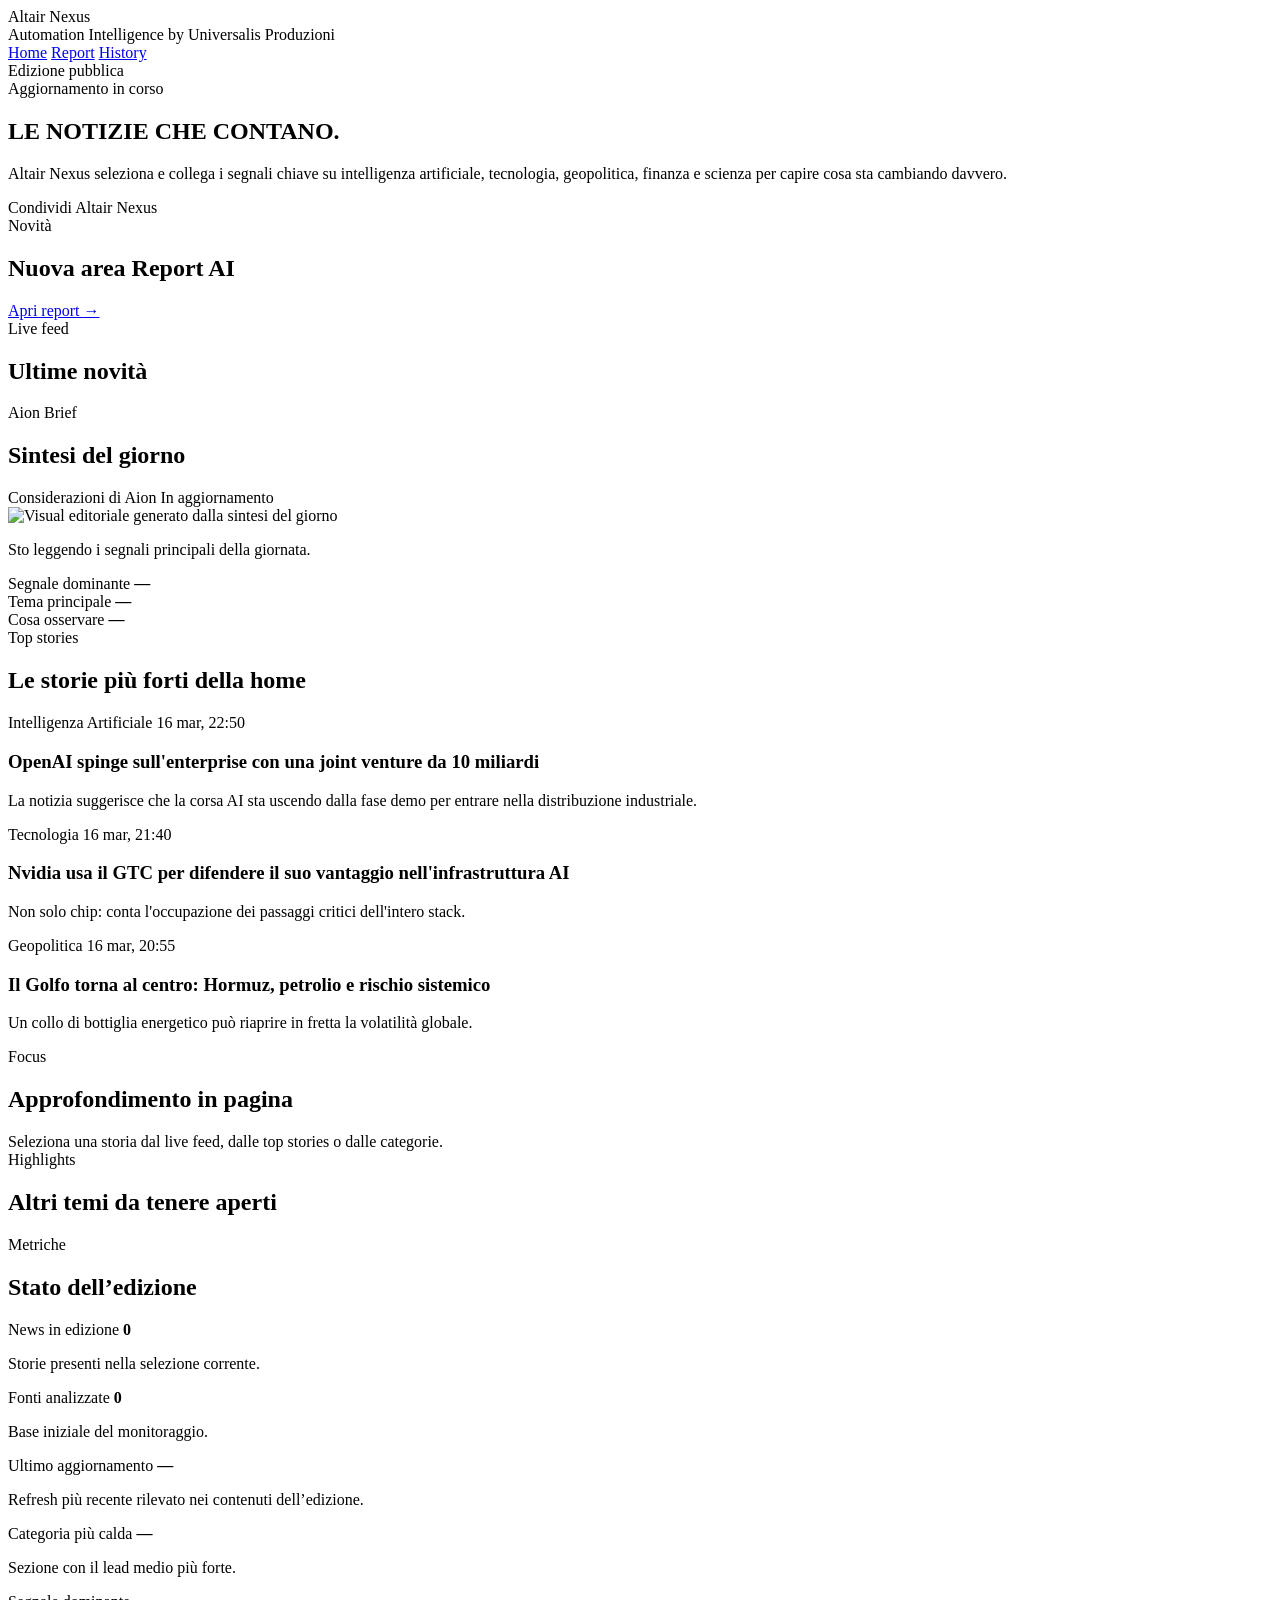
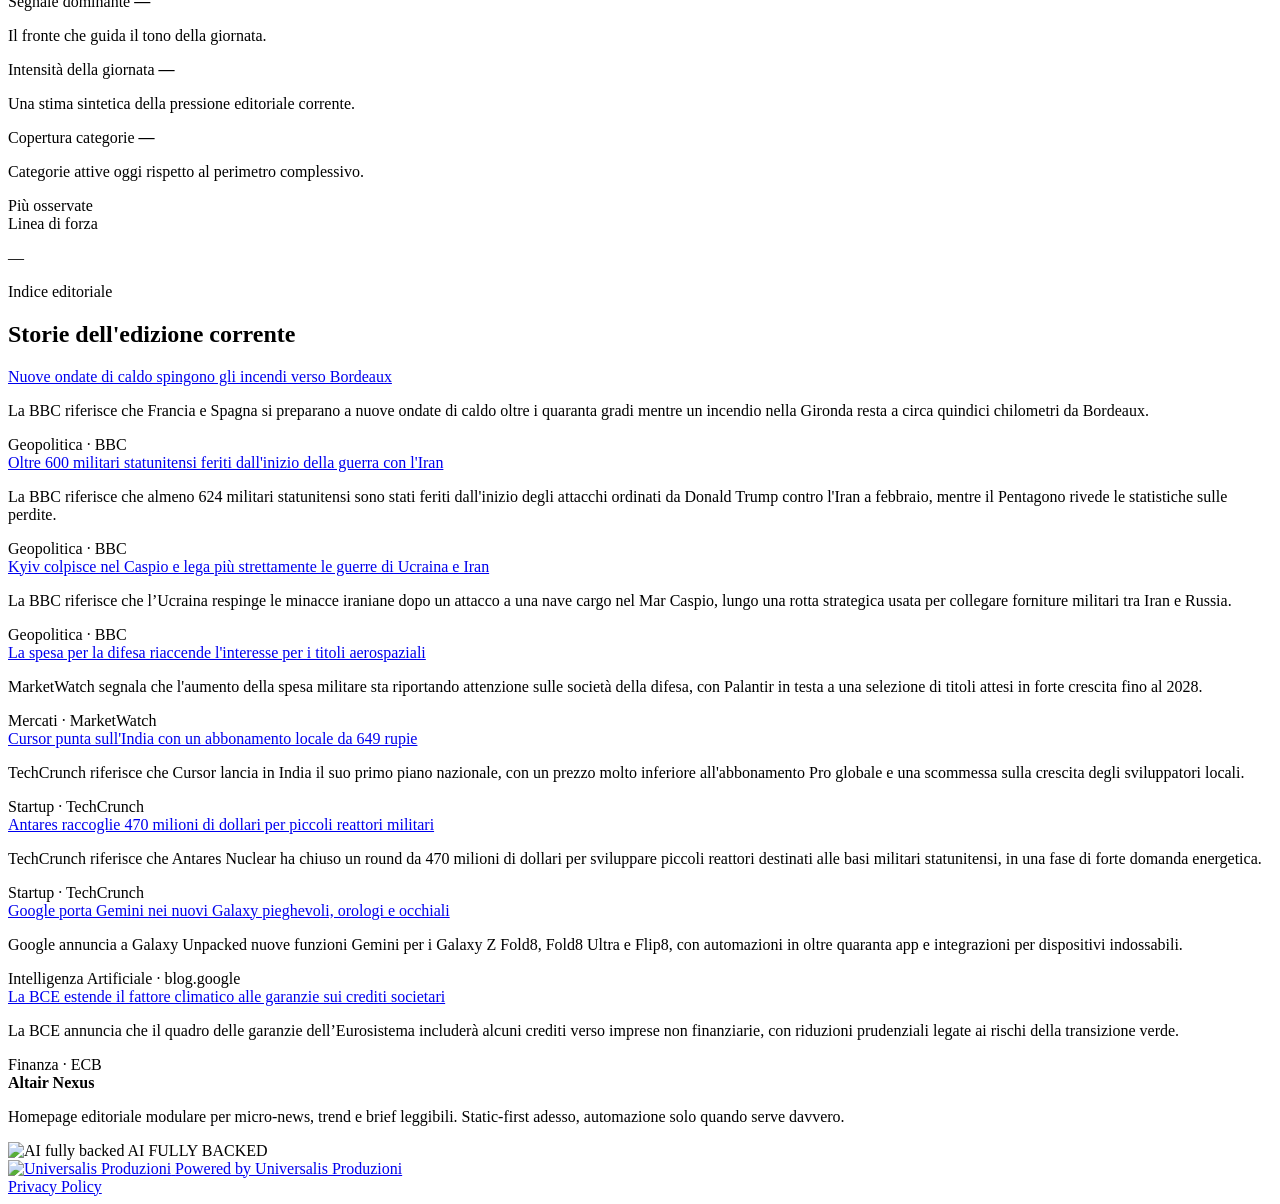
==== site/index.html @ 95d68d51 "Improve Altair Nexus SEO and visual polish" ====
<!doctype html>
<html lang="it">
  <head>
    <script async src="https://pagead2.googlesyndication.com/pagead/js/adsbygoogle.js?client=ca-pub-2770947792900603"
     crossorigin="anonymous"></script>
    <script type="text/javascript" src="https://embeds.iubenda.com/widgets/139b52d6-ab0a-45ac-bf7c-5155c6f0b925.js"></script>
    <!-- Google tag (gtag.js) -->
    <script async src="https://www.googletagmanager.com/gtag/js?id=G-2S6EER1YQ5"></script>
    <script>
      window.dataLayer = window.dataLayer || [];
      function gtag(){dataLayer.push(arguments);}
      gtag('js', new Date());

      gtag('config', 'G-2S6EER1YQ5');
    </script>
    <meta charset="UTF-8" />
    <meta name="viewport" content="width=device-width, initial-scale=1.0" />
    <title>Altair Nexus — Briefing pubblico su AI, tech e mercati</title>
    <meta name="description" content="Altair Nexus è una homepage editoriale che rende leggibili le notizie chiave su AI, tecnologia, geopolitica, finanza, mercati, startup e scienza." />
    <meta name="robots" content="index,follow" />
    <meta property="og:site_name" content="Altair Nexus" />
    <meta property="og:type" content="website" />
    <meta property="og:locale" content="it_IT" />
    <meta property="og:title" content="Altair Nexus — Briefing pubblico su AI, tech e mercati" />
    <meta property="og:description" content="Una homepage editoriale che organizza i segnali chiave su AI, tecnologia, geopolitica, finanza, mercati, startup e scienza." />
    <meta property="og:url" content="https://nexus.universalis.it/site/" />
    <meta property="og:image" content="https://nexus.universalis.it/site/assets/aion-brief-generated.jpg" />
    <meta property="og:image:alt" content="Visual editoriale di Altair Nexus" />
    <meta name="twitter:card" content="summary_large_image" />
    <meta name="twitter:title" content="Altair Nexus — Briefing pubblico su AI, tech e mercati" />
    <meta name="twitter:description" content="Una homepage editoriale che organizza i segnali chiave su AI, tecnologia, geopolitica, finanza, mercati, startup e scienza." />
    <meta name="twitter:image" content="https://nexus.universalis.it/site/assets/aion-brief-generated.jpg" />
    <link rel="canonical" href="https://nexus.universalis.it/site/" />
    <link rel="icon" href="./assets/aion-brief-generated.jpg" />
    <link rel="prefetch" href="./reports.html" />
    <link rel="prefetch" href="./history.html" />
    <link rel="prefetch" href="./assets/history.js?v=20260614-fast-mobile" />
    <link rel="prefetch" href="../data/history/index.json" />
    <link rel="prefetch" href="../data/history/2026-06.json" />
    <link rel="stylesheet" href="./assets/styles.css?v=20260719-brief-tags" />
    <script type="application/ld+json">
      {
        "@context": "https://schema.org",
        "@graph": [
          {
            "@type": "Organization",
            "@id": "https://nexus.universalis.it/#organization",
            "name": "Universalis Produzioni",
            "url": "https://www.universalis.it/",
            "logo": {
              "@type": "ImageObject",
              "url": "https://nexus.universalis.it/site/assets/aion-brief-generated.jpg"
            }
          },
          {
            "@type": "WebSite",
            "@id": "https://nexus.universalis.it/site/#website",
            "name": "Altair Nexus",
            "alternateName": "Altair Nexus by Universalis Produzioni",
            "url": "https://nexus.universalis.it/site/",
            "inLanguage": "it-IT",
            "description": "Altair Nexus organizza segnali editoriali su AI, tecnologia, geopolitica, finanza, mercati, startup e scienza.",
            "publisher": {
              "@id": "https://nexus.universalis.it/#organization"
            },
            "about": [
              "intelligenza artificiale",
              "tecnologia",
              "geopolitica",
              "mercati",
              "startup",
              "scienza"
            ]
          }
        ]
      }
    </script>
    <style>
      .breaking-strip { display: none !important; }
      #radar { display: none !important; }
    </style>
    <!-- ALTAIR_GEO_HEAD_START -->
    <meta name="googlebot" content="index,follow,max-snippet:-1,max-image-preview:large,max-video-preview:-1" />
    <meta name="bingbot" content="index,follow,max-snippet:-1,max-image-preview:large,max-video-preview:-1" />
    <link rel="alternate" type="text/plain" href="https://nexus.universalis.it/llms.txt" title="Altair Nexus LLM context" />
    <script type="application/ld+json">{"@context": "https://schema.org", "@graph": [{"@type": "CollectionPage", "@id": "https://nexus.universalis.it/site/#current-edition", "url": "https://nexus.universalis.it/site/", "name": "Altair Nexus - edizione corrente", "description": "Briefing editoriale in italiano su intelligenza artificiale, tecnologia, geopolitica, finanza, mercati, startup e scienza.", "inLanguage": "it-IT", "isPartOf": {"@id": "https://nexus.universalis.it/site/#website"}, "dateModified": "2026-07-28T11:00:00+02:00", "about": ["Intelligenza Artificiale", "Tecnologia", "Geopolitica", "Finanza", "Mercati", "Startup", "Scienza", "Curiosità / Futuro"], "image": ["https://nexus.universalis.it/site/assets/aion-brief-generated.jpg"], "mainEntity": {"@type": "ItemList", "itemListElement": [{"@type": "ListItem", "position": 1, "url": "https://nexus.universalis.it/site/stories/geopolitica-20260728-il-rischio-geopolitico-si-allarga-spain-france-bordeaux-1f14118e53.html", "name": "Nuove ondate di caldo spingono gli incendi verso Bordeaux", "description": "La BBC riferisce che Francia e Spagna si preparano a nuove ondate di caldo oltre i quaranta gradi mentre un incendio nella Gironda resta a circa quindici chilometri da Bordeaux."}, {"@type": "ListItem", "position": 2, "url": "https://nexus.universalis.it/site/stories/geopolitica-20260727-il-rischio-geopolitico-si-allarga-more-us-iran-war-february-1f8dc90c6d.html", "name": "Oltre 600 militari statunitensi feriti dall'inizio della guerra con l'Iran", "description": "La BBC riferisce che almeno 624 militari statunitensi sono stati feriti dall'inizio degli attacchi ordinati da Donald Trump contro l'Iran a febbraio, mentre il Pentagono rivede le statistiche sulle perdite."}, {"@type": "ListItem", "position": 3, "url": "https://nexus.universalis.it/site/stories/geopolitica-20260727-il-rischio-geopolitico-si-allarga-ukraine-iranian-caspian-sea-06c0ba31cc.html", "name": "Kyiv colpisce nel Caspio e lega più strettamente le guerre di Ucraina e Iran", "description": "La BBC riferisce che l’Ucraina respinge le minacce iraniane dopo un attacco a una nave cargo nel Mar Caspio, lungo una rotta strategica usata per collegare forniture militari tra Iran e Russia."}, {"@type": "ListItem", "position": 4, "url": "https://nexus.universalis.it/site/stories/mercati-20260723-i-mercati-tornano-a-coprirsi-as-a3d56e6feb.html", "name": "La spesa per la difesa riaccende l'interesse per i titoli aerospaziali", "description": "MarketWatch segnala che l'aumento della spesa militare sta riportando attenzione sulle società della difesa, con Palantir in testa a una selezione di titoli attesi in forte crescita fino al 2028."}, {"@type": "ListItem", "position": 5, "url": "https://nexus.universalis.it/site/stories/startup-20260728-il-venture-sceglie-con-pi-durezza-cursor-india-spacex-34a9e401c6.html", "name": "Cursor punta sull'India con un abbonamento locale da 649 rupie", "description": "TechCrunch riferisce che Cursor lancia in India il suo primo piano nazionale, con un prezzo molto inferiore all'abbonamento Pro globale e una scommessa sulla crescita degli sviluppatori locali."}, {"@type": "ListItem", "position": 6, "url": "https://nexus.universalis.it/site/stories/startup-20260727-il-venture-sceglie-con-pi-durezza-antares-470m-us-105c14fca9.html", "name": "Antares raccoglie 470 milioni di dollari per piccoli reattori militari", "description": "TechCrunch riferisce che Antares Nuclear ha chiuso un round da 470 milioni di dollari per sviluppare piccoli reattori destinati alle basi militari statunitensi, in una fase di forte domanda energetica."}, {"@type": "ListItem", "position": 7, "url": "https://nexus.universalis.it/site/stories/ai-20260722-l-ai-esce-dalla-demo-google-galaxy-unpacked-57e2871a37.html", "name": "Google porta Gemini nei nuovi Galaxy pieghevoli, orologi e occhiali", "description": "Google annuncia a Galaxy Unpacked nuove funzioni Gemini per i Galaxy Z Fold8, Fold8 Ultra e Flip8, con automazioni in oltre quaranta app e integrazioni per dispositivi indossabili."}, {"@type": "ListItem", "position": 8, "url": "https://nexus.universalis.it/site/stories/finanza-20260724-il-capitale-torna-selettivo-ecb-eurosystem-ae02b275ef.html", "name": "La BCE estende il fattore climatico alle garanzie sui crediti societari", "description": "La BCE annuncia che il quadro delle garanzie dell’Eurosistema includerà alcuni crediti verso imprese non finanziarie, con riduzioni prudenziali legate ai rischi della transizione verde."}]}}, {"@type": "ItemList", "@id": "https://nexus.universalis.it/site/#reports", "name": "Report Altair Nexus", "itemListElement": [{"@type": "ListItem", "position": 1, "url": "https://nexus.universalis.it/site/reports/items/altair-brain-iran-2026.html", "name": "Caso Iran 2026"}]}]}</script>
    <!-- ALTAIR_GEO_HEAD_END -->
  </head>
  <body>
    <div class="background-grid"></div>
    <div class="background-glow glow-a"></div>
    <div class="background-glow glow-b"></div>

    <header class="topbar container">
      <div class="brand-block">
        <div class="brand-mark">Altair Nexus</div>
        <div class="brand-sub">Automation Intelligence by Universalis Produzioni</div>
      </div>
      <nav class="topnav">
        <a href="./index.html" aria-current="page">Home</a>
        <a href="./reports.html" class="topnav-report-link">Report</a>
        <a href="./history.html" class="topnav-history-link">History</a>
      </nav>
    </header>

    <main class="container page-shell">
      <section class="hero hero-grid">
        <div class="hero-intro hero-card">
          <div class="hero-intro-top">
            <div class="eyebrow">Edizione pubblica</div>
            <div id="freshness-badge" class="freshness-badge">Aggiornamento in corso</div>
          </div>
          <h1>LE NOTIZIE CHE CONTANO.</h1>
          <p>
            Altair Nexus seleziona e collega i segnali chiave su intelligenza artificiale,
            tecnologia, geopolitica, finanza e scienza per capire cosa sta cambiando davvero.
          </p>
          <div class="hero-share-strip">
            <span class="hero-share-label">Condividi Altair Nexus</span>
            <div id="homepage-share-actions" class="share-host"></div>
          </div>
        </div>
      </section>
      <div id="hero-signals" hidden></div>

      <section class="reports-home-teaser" aria-label="Nuova sezione report">
        <div class="reports-home-copy">
          <span class="reports-home-badge">Novità</span>
          <div>
            <h2>Nuova area Report AI</h2>
          </div>
        </div>
        <a class="reports-home-link" href="./reports.html">Apri report <span>→</span></a>
      </section>

      <section class="section-block live-layout latest-top">
        <div class="section-head compact">
          <div>
            <div class="section-kicker">Live feed</div>
            <h2>Ultime novità</h2>
          </div>
        </div>
        <div id="latest-feed" class="latest-feed"></div>
      </section>

      <section class="breaking-strip" aria-label="Ultimi aggiornamenti">
        <div class="breaking-label">IN EVIDENZA</div>
        <div id="breaking-items" class="breaking-items"></div>
      </section>

      <section id="aion-brief" class="section-block aion-brief-block">
        <div class="section-head compact">
          <div>
            <div class="section-kicker">Aion Brief</div>
            <h2>Sintesi del giorno</h2>
          </div>
        </div>
        <article class="aion-brief-card">
          <div class="aion-brief-top">
            <span class="aion-brief-label">Considerazioni di Aion</span>
            <span id="aion-brief-freshness" class="aion-brief-freshness">In aggiornamento</span>
          </div>
          <div id="aion-brief-share-actions" class="share-host"></div>
          <div class="aion-brief-image-wrap">
            <img src="./assets/aion-brief-generated.jpg" alt="Visual editoriale generato dalla sintesi del giorno" class="aion-brief-image" loading="lazy" />
          </div>
          <p id="aion-brief-text" class="aion-brief-text">Sto leggendo i segnali principali della giornata.</p>
          <div class="aion-brief-grid">
            <div class="aion-brief-mini">
              <span class="aion-mini-label">Segnale dominante</span>
              <strong id="aion-dominant-signal">—</strong>
            </div>
            <div class="aion-brief-mini">
              <span class="aion-mini-label">Tema principale</span>
              <strong id="aion-main-theme">—</strong>
            </div>
            <div class="aion-brief-mini">
              <span class="aion-mini-label">Cosa osservare</span>
              <strong id="aion-watchpoint">—</strong>
            </div>
          </div>
        </article>
      </section>

      <section id="top-news" class="section-block top-news-block">
        <div class="section-head compact">
          <div>
            <div class="section-kicker">Top stories</div>
            <h2>Le storie più forti della home</h2>
          </div>
        </div>
        <div id="top-stories" class="top-stories-grid">
          <article class="top-story top-story-main">
            <div class="top-story-visual visual-ai"></div>
            <div class="top-story-content">
              <div class="story-meta">
                <span class="meta-pill">Intelligenza Artificiale</span>
                <span class="meta-pill">16 mar, 22:50</span>
              </div>
              <h3>OpenAI spinge sull'enterprise con una joint venture da 10 miliardi</h3>
              <p>La notizia suggerisce che la corsa AI sta uscendo dalla fase demo per entrare nella distribuzione industriale.</p>
            </div>
          </article>
          <article class="top-story">
            <div class="top-story-visual visual-tech"></div>
            <div class="top-story-content">
              <div class="story-meta">
                <span class="meta-pill">Tecnologia</span>
                <span class="meta-pill">16 mar, 21:40</span>
              </div>
              <h3>Nvidia usa il GTC per difendere il suo vantaggio nell'infrastruttura AI</h3>
              <p>Non solo chip: conta l'occupazione dei passaggi critici dell'intero stack.</p>
            </div>
          </article>
          <article class="top-story">
            <div class="top-story-visual visual-geo"></div>
            <div class="top-story-content">
              <div class="story-meta">
                <span class="meta-pill">Geopolitica</span>
                <span class="meta-pill">16 mar, 20:55</span>
              </div>
              <h3>Il Golfo torna al centro: Hormuz, petrolio e rischio sistemico</h3>
              <p>Un collo di bottiglia energetico può riaprire in fretta la volatilità globale.</p>
            </div>
          </article>
        </div>
      </section>

      <section id="focus" class="section-block focus-layout">
        <div class="section-head wide">
          <div>
            <div class="section-kicker">Focus</div>
            <h2>Approfondimento in pagina</h2>
          </div>
        </div>
        <article id="story-panel" class="story-panel">
          <div class="story-empty">Seleziona una storia dal live feed, dalle top stories o dalle categorie.</div>
        </article>
      </section>

      <section id="radar" class="section-block">
        <div class="section-head">
          <div>
            <div class="section-kicker">Radar</div>
            <h2>Categorie presidiate</h2>
          </div>

        </div>
        <div id="category-grid" class="category-grid"></div>
      </section>

      <section class="section-block featured-layout">
        <div class="section-head">
          <div>
            <div class="section-kicker">Highlights</div>
            <h2>Altri temi da tenere aperti</h2>
          </div>
        </div>
        <div id="featured-grid" class="featured-grid"></div>
      </section>

      <section id="metrics" class="section-block">
        <div class="section-head">
          <div>
            <div class="section-kicker">Metriche</div>
            <h2>Stato dell’edizione</h2>
          </div>
        </div>
        <div class="dashboard-grid metrics-grid">
          <div class="dashboard-card large">
            <span class="label">News in edizione</span>
            <strong id="metric-news-today">0</strong>
            <p>Storie presenti nella selezione corrente.</p>
          </div>
          <div class="dashboard-card">
            <span class="label">Fonti analizzate</span>
            <strong id="metric-sources">0</strong>
            <p>Base iniziale del monitoraggio.</p>
          </div>
          <div class="dashboard-card">
            <span class="label">Ultimo aggiornamento</span>
            <strong id="metric-latest-update">—</strong>
            <p>Refresh più recente rilevato nei contenuti dell’edizione.</p>
          </div>
          <div class="dashboard-card">
            <span class="label">Categoria più calda</span>
            <strong id="metric-hottest">—</strong>
            <p>Sezione con il lead medio più forte.</p>
          </div>
          <div class="dashboard-card">
            <span class="label">Segnale dominante</span>
            <strong id="metric-dominant">—</strong>
            <p>Il fronte che guida il tono della giornata.</p>
          </div>
          <div class="dashboard-card">
            <span class="label">Intensità della giornata</span>
            <strong id="metric-intensity">—</strong>
            <p>Una stima sintetica della pressione editoriale corrente.</p>
          </div>
          <div class="dashboard-card">
            <span class="label">Copertura categorie</span>
            <strong id="metric-coverage">—</strong>
            <p>Categorie attive oggi rispetto al perimetro complessivo.</p>
          </div>
          <div class="dashboard-card wide-card">
            <span class="label">Più osservate</span>
            <div id="most-viewed" class="list-block"></div>
          </div>
          <div class="dashboard-card wide-card">
            <span class="label">Linea di forza</span>
            <p id="metric-editor-note" class="editor-note">—</p>
          </div>
        </div>
      </section>
      <!-- ALTAIR_GEO_BODY_START -->
      <section class="section-block seo-crawl-index" aria-label="Indice editoriale indicizzabile">
        <div class="section-head compact">
          <div>
            <div class="section-kicker">Indice editoriale</div>
            <h2>Storie dell'edizione corrente</h2>
          </div>
        </div>
        <div class="seo-crawl-grid">
          <article class="seo-crawl-card">
            <a href="./stories/geopolitica-20260728-il-rischio-geopolitico-si-allarga-spain-france-bordeaux-1f14118e53.html">Nuove ondate di caldo spingono gli incendi verso Bordeaux</a>
            <p>La BBC riferisce che Francia e Spagna si preparano a nuove ondate di caldo oltre i quaranta gradi mentre un incendio nella Gironda resta a circa quindici chilometri da Bordeaux.</p>
            <span>Geopolitica · BBC</span>
          </article>
          <article class="seo-crawl-card">
            <a href="./stories/geopolitica-20260727-il-rischio-geopolitico-si-allarga-more-us-iran-war-february-1f8dc90c6d.html">Oltre 600 militari statunitensi feriti dall&#x27;inizio della guerra con l&#x27;Iran</a>
            <p>La BBC riferisce che almeno 624 militari statunitensi sono stati feriti dall&#x27;inizio degli attacchi ordinati da Donald Trump contro l&#x27;Iran a febbraio, mentre il Pentagono rivede le statistiche sulle perdite.</p>
            <span>Geopolitica · BBC</span>
          </article>
          <article class="seo-crawl-card">
            <a href="./stories/geopolitica-20260727-il-rischio-geopolitico-si-allarga-ukraine-iranian-caspian-sea-06c0ba31cc.html">Kyiv colpisce nel Caspio e lega più strettamente le guerre di Ucraina e Iran</a>
            <p>La BBC riferisce che l’Ucraina respinge le minacce iraniane dopo un attacco a una nave cargo nel Mar Caspio, lungo una rotta strategica usata per collegare forniture militari tra Iran e Russia.</p>
            <span>Geopolitica · BBC</span>
          </article>
          <article class="seo-crawl-card">
            <a href="./stories/mercati-20260723-i-mercati-tornano-a-coprirsi-as-a3d56e6feb.html">La spesa per la difesa riaccende l&#x27;interesse per i titoli aerospaziali</a>
            <p>MarketWatch segnala che l&#x27;aumento della spesa militare sta riportando attenzione sulle società della difesa, con Palantir in testa a una selezione di titoli attesi in forte crescita fino al 2028.</p>
            <span>Mercati · MarketWatch</span>
          </article>
          <article class="seo-crawl-card">
            <a href="./stories/startup-20260728-il-venture-sceglie-con-pi-durezza-cursor-india-spacex-34a9e401c6.html">Cursor punta sull&#x27;India con un abbonamento locale da 649 rupie</a>
            <p>TechCrunch riferisce che Cursor lancia in India il suo primo piano nazionale, con un prezzo molto inferiore all&#x27;abbonamento Pro globale e una scommessa sulla crescita degli sviluppatori locali.</p>
            <span>Startup · TechCrunch</span>
          </article>
          <article class="seo-crawl-card">
            <a href="./stories/startup-20260727-il-venture-sceglie-con-pi-durezza-antares-470m-us-105c14fca9.html">Antares raccoglie 470 milioni di dollari per piccoli reattori militari</a>
            <p>TechCrunch riferisce che Antares Nuclear ha chiuso un round da 470 milioni di dollari per sviluppare piccoli reattori destinati alle basi militari statunitensi, in una fase di forte domanda energetica.</p>
            <span>Startup · TechCrunch</span>
          </article>
          <article class="seo-crawl-card">
            <a href="./stories/ai-20260722-l-ai-esce-dalla-demo-google-galaxy-unpacked-57e2871a37.html">Google porta Gemini nei nuovi Galaxy pieghevoli, orologi e occhiali</a>
            <p>Google annuncia a Galaxy Unpacked nuove funzioni Gemini per i Galaxy Z Fold8, Fold8 Ultra e Flip8, con automazioni in oltre quaranta app e integrazioni per dispositivi indossabili.</p>
            <span>Intelligenza Artificiale · blog.google</span>
          </article>
          <article class="seo-crawl-card">
            <a href="./stories/finanza-20260724-il-capitale-torna-selettivo-ecb-eurosystem-ae02b275ef.html">La BCE estende il fattore climatico alle garanzie sui crediti societari</a>
            <p>La BCE annuncia che il quadro delle garanzie dell’Eurosistema includerà alcuni crediti verso imprese non finanziarie, con riduzioni prudenziali legate ai rischi della transizione verde.</p>
            <span>Finanza · ECB</span>
          </article>
        </div>
      </section>
      <!-- ALTAIR_GEO_BODY_END -->
    </main>

    <footer class="footer container">
      <div class="footer-brand-block">
        <strong>Altair Nexus</strong>
        <p>Homepage editoriale modulare per micro-news, trend e brief leggibili. Static-first adesso, automazione solo quando serve davvero.</p>
      </div>
      <div class="footer-badges">
        <div class="footer-badge-card">
          <img src="https://www.universalis.it/images/10650dd5-bc38-4b90-a5d5-1357466c4430.webp" alt="AI fully backed" class="footer-badge-image" />
          <span>AI FULLY BACKED</span>
        </div>
        <a class="footer-badge-card footer-link-card" href="https://www.universalis.it" target="_blank" rel="noreferrer">
          <img src="https://www.universalis.it/images/logo_universalis-no_scritta_teste_final.png" alt="Universalis Produzioni" class="footer-brand-image" />
          <span>Powered by Universalis Produzioni</span>
        </a>
      </div>
    </footer>

    <script type="module" src="./assets/app.js?v=20260719-brief-tags"></script>
    <a href="https://www.iubenda.com/privacy-policy/28926261" class="iubenda-black iubenda-noiframe iubenda-embed" title="Privacy Policy ">Privacy Policy</a><script type="text/javascript">(function (w,d) {var loader = function () {var s = d.createElement("script"), tag = d.getElementsByTagName("script")[0]; s.src="https://cdn.iubenda.com/iubenda.js"; tag.parentNode.insertBefore(s,tag);}; if(w.addEventListener){w.addEventListener("load", loader, false);}else if(w.attachEvent){w.attachEvent("onload", loader);}else{w.onload = loader;}})(window, document);</script>
  </body>
</html>
---- site/assets/styles.css ----
N�Z�����e�w���ɽ�Ё�(������而����ň�(�������ͽ���ɝ����Ȱ��ఀ�������Ȥ�(���������ɐ�ɝ����а��İ��԰�����(���������ɝ�����İ���԰���а������(�����������ɽ���ɝ�����İ���԰���а���̤�(����ѕ��耍���͙��(������ѕ�耍�Ոэ��(�����������耍�ᙉ���(�����典而م�����(����٥����而��ՙ��(������Ք而٘噙��(����ѕ��而�ŕ����(��������耍��݉���(���������耍�������(�������Ʌ��而ݑ�����(�����Ʌ���耍������(����͡�����������������ɝ�����������������(����͡���ܵͽ���������������ɝ���������������Ȥ�(����Ʌ����������(���������ɔ��፠�(�����������耉%�݅��=���M�屔����A���ѥ���1�����������	�����ѥ�Մ���A���ѥ������ɝ����͕ɥ��)�((��쁉��ͥ饹�聉�ɑ�ȵ�����)�ѵ�������쁵�ɝ����������������)�����(�����е�������%�ѕȰ�դ�ͅ�̵͕ɥ������ѕ��դ������������ѕ���	����5��M��ѕ���а��M�����U$���ͅ�̵͕ɥ��(�������ɽչ��(����Ʌ������Ʌ����С��ɍ����Ёѽ�����ѕȰ�ɝ�����ذ���̰���԰����ؤ���Ʌ����ɕ�Ѐ�����(���������ȵ�Ʌ����Р����������������������������Ȕ��������Ȁ������(��������مȠ��ѕ�Ф�(����������������٠�(����ͥѥ���ɕ��ѥٔ�(���ٕə��ܵ�聡������(��ѕ�еɕ���ɥ��聽�ѥ���1����������(���ݕ���е���е͵��ѡ���聅�ѥ����͕��(�����赽�൙��е͵��ѡ���聝Ʌ�͍����)�()��쁍����聥���ɥ��ѕ�е����Ʌѥ��聹�����)���ѽ��쁙���聥���ɥ���(����х���ȁ�ݥ�Ѡ聵��������ఁ���������܀�����त쁵�ɝ�������Ѽ��(������͡����������������ѽ��������(������ɽչ���ɥ���(����ͥѥ��聙�ᕐ쁥�͕��������ѕȵ�ٕ���聹���쁽������������(�������ɽչ�������聱����ȵ�Ʌ����Сɝ�����а������԰��ܤ���ఁ�Ʌ����ɕ�Ѐ��र������ȵ�Ʌ����Р�������ɝ�����а������԰��ܤ���ఁ�Ʌ����ɕ�Ѐ����(�������ɽչ��ͥ������������(����ͬ�������Ʌ������Ʌ����С��ɍ����Ё���ѕȰ��������Ԕ���Ʌ����ɕ�Ѐ�Ԕ��)�(������ɽչ�����܁�(����ͥѥ��聙�ᕐ�ݥ�Ѡ������쁡�����������쁉�ɑ�ȵɅ��������쁙��ѕ�聉��Ƞ����쁽������耸�������ѕȵ�ٕ���聹����)�(����ܵ��쁉����ɽչ��مȠ���典��ѽ�耴�����쁱���耴�������(����ܵ��쁉����ɽչ��مȠ��٥���Ф�ѽ���Д�ɥ���耴�������(�ѽ���ȁ�(���������聙����(�����ѥ�䵍��ѕ������������ݕ���(���������ѕ��聍��ѕ��(��ݥ�Ѡ������(�����ݥ�Ѡ聹����(�������������������������(����ͥѥ����ѥ����(��ѽ����(�������ɽ�����ѕ�聉��Ƞ�����(�������ɽչ�聱����ȵ�Ʌ����Р��������ɝ���ఀ�а��а����ܤ��ɝ���ఀ�а��а����Ȥ��(����ɑ�ȵ���ѽ������ͽ����ɝ�����İ���԰���а������(��赥��������)�(�ѽ�����酙ѕȁ�(�����ѕ��耈��(����ͥѥ��聅�ͽ��є�(�����������(�����ѽ�耴����(��ݥ�Ѡ聵�������ఀ���ܤ�(�������������(���Ʌ�͙�ɴ��Ʌ�ͱ�ѕ`�������(�������ɽչ�聱����ȵ�Ʌ����Р��������Ʌ����ɕ�а�ɝ�����ذ��̰��԰���Ԥ���Ʌ����ɕ�Ф�)�(��Ʌ����������(���������聝ɥ��(����������(�����������ѕ��聍��ѕ��)�(��Ʌ�����ɬ��(�����ѕȵ�����������ᕴ�(�����еͥ������ɕ��(�������耍���ݙ��(�����еݕ���������)�(��Ʌ����Ո�쁍�����مȠ����ѕ��쁙��еͥ�耸��ɕ�쁵�ɝ���ѽ�����(�ѽ���؁�(���������聙����(����������(��������مȠ����ѕ���(�����еͥ������ɕ��(���������ѕ��聍��ѕ��)�(�ѽ���؁���(���Ʌ�ͥѥ��聍���Ȁ���́��͔�������ɽչ������Ȁ���́��͔����ɑ�ȵ����Ȁ���́��͔��������䀸��́��͔�(�������������������(����ɑ�ȵɅ�����������(����ɑ�������ͽ�����Ʌ����ɕ���(��������������)�(�ѽ���؁�顽ٕȁ�(��������مȠ�����������(�������ɽչ��ɝ�����԰��԰��԰����Ԥ�(����ɑ�ȵ������ɝ�����İ���԰���а���Ĥ�(������������)�(�ѽ���ص���ѽ�䵱�����(��������مȠ�����������(�������ɽչ��ɝ�����ذ��̰��԰���ؤ�(����ɑ�ȵ������ɝ�����ذ��̰��԰���ऀ������х���)�(�ѽ���صɕ���е������(��������مȠ�����������(�������ɽչ��ɝ�����԰���Ȱ���Ȱ����ܤ�(����ɑ�ȵ������ɝ�����԰���Ȱ���Ȱ����ऀ������х���)�(����������ص��ѥ��́�(���������聹����(���������ѕ��聍��ѕ��(����������)�(�����������ѽ�䵱����(��������ɕ���е�����(�������������������(���������聹����(��ݥ�Ѡ������(��������������(���������ѕ��聍��ѕ��(�����ѥ�䵍��ѕ��聍��ѕ��(����ɑ�ȵɅ����������(����ɑ�������ͽ����ɝ�����İ���԰���а����Ȥ�(�������ɽչ��ɝ�����԰��԰��԰���̤�(�����еͥ��ĸ��ɕ��(����������������)�(��������ɕ���е������(��������مȠ�����������(�������ɽչ��ɝ�����԰���Ȱ���Ȱ����ܤ�(����ɑ�ȵ������ɝ�����԰���Ȱ���Ȱ������)�(���ɼ�����������������������(���ɼ���ɐ�(���ɼ���ф���ɐ�(��ɕ��������ɥ��(�ѽ���ѽ��(���ѕ���䵍�ɐ�(��ѽ��������(������ɔ���ɐ�(���͡���ɐ���ɐ�(�������ѕ���(�������ɽչ�聱����ȵ�Ʌ����Р��������ɝ����ఀ�ذ��������ؤ��ɝ����̰������̰����ؤ��(����ɑ�������ͽ����ɝ�����İ���԰���а����Ȥ�(�����͡�����������������ɝ���Ȱ�ఀ�ఀ�����)�(���ɼ��ɥ���(���������聝ɥ��(���ɥ��ѕ����є����յ���ĸ�ՙȀ��ՙ��(�����������(���������ѕ�����ɕэ��)�(���ɼ���ɐ�(���ɼ���ф���ɐ��(����ɑ�ȵɅ����������)�(���ɼ����ɼ��(����ͥѥ���ɕ��ѥٔ�(�������������������������(���������聝ɥ��(�����������ѕ��聍��ѕ��(�����ѥ�䵥ѕ��聍��ѕ��(��ѕ�е�����聍��ѕ��(�����������(���ٕə���聡������)�(���ɼ����ɼ�鉕��ɔ��(�����ѕ��耈��(����ͥѥ��聅�ͽ��є�(��ѽ�耴�����(�����������(��ݥ�Ѡ聵�������ఀ�Ȕ��(��������������(���Ʌ�͙�ɴ��Ʌ�ͱ�ѕ`�������(�������ɽչ��Ʌ������Ʌ����С��ɍ����Ё���ѕȰ�ɝ�����ذ��̰��԰���र��Ʌ����ɕ�Ѐ�Ȕ��(�����ѕ�聉��Ƞ�����(������ѕȵ�ٕ���聹����)�(���ɼ����ɼ�酙ѕȁ�(�����ѕ��耈��(����ͥѥ��聅�ͽ��є�(��ѽ�������(�����������(��ݥ�Ѡ聵�������ఀ�ؔ��(�������������(���Ʌ�͙�ɴ��Ʌ�ͱ�ѕ`�������(�������ɽչ�聱����ȵ�Ʌ����Р��������Ʌ����ɕ�а�ɝ�����ذ��̰��԰��䤰��Ʌ����ɕ�Ф�(��������������)�(���ɼ����ɼ�ѽ���(���������聙����(�����ѥ�䵍��ѕ��聍��ѕ��(���������ѕ��聍��ѕ��(�����������(�������Ʌ���Ʌ��)�(��ɕ͡���̵�������(���������聥�����������(���������ѕ��聍��ѕ��(������������������(�������������������(����ɑ�ȵɅ�����������(�������ɽչ��ɝ�����ذ��̰��԰�����(����ɑ�������ͽ����ɝ�����ذ��̰��԰�����(�������耍�������(�����еͥ������ɕ��(�����ѕȵ�����������ɕ��(��ݡ�є������聹��Ʌ��)�(���ɼ����ɼ��ā�(����ɝ�����(�����е�������مȠ����������(�����еͥ�聍�����ȸ�ɕ���и��ܰ�и�ɕ���(�������������������(�����ѕȵ����������(�����ݥ�Ѡ������(��ѕ�е�Ʌ�聉�������(��ѕ�е�����聍��ѕ��(�������耍�ᙉ���(��ѕ�е͡��������������ɝ�����ذ��̰��԰���ؤ�)�(���ɼ����ɼ����(����ɝ�����(��������مȠ����ѕ���(��������������ĸ��(�����еͥ���ɕ��(�����ݥ�Ѡ��፠�(��ѕ�е�����聍��ѕ��)�(���ɼ�͡�ɔ���ɥ���(����ɝ���ѽ������(��ݥ�Ѡ������(�����ݥ�Ѡ�������(���������聝ɥ��(�����������(���������������(����ɑ�ȵɅ����������(�������ɽչ�聱����ȵ�Ʌ����Р��������ɝ�����ذ��̰��԰���र�ɝ�����԰��԰��԰���Ȥ��(����ɑ�������ͽ����ɝ�����ذ��̰��԰���ؤ�(�����͡����聥�͕Ѐ��������ɝ�����԰��԰��԰���̤�)�(���ɼ�͡�ɔ��������(��������مȠ�����������(�����еͥ������ɕ��(��ѕ�е�Ʌ�͙�ɴ�����ɍ�͔�(�����ѕȵ�����������ѕ��)�(�ɕ����̵�����ѕ�͕ȁ�(���������聙����(���������ѕ��聍��ѕ��(�����ѥ�䵍��ѕ������������ݕ���(�����������(����ɝ��������������(��������������������(����ɑ�ȵɅ����������(�������ɽչ��(���������ȵ�Ʌ����Р�������ɝ�����԰���Ȱ���Ȱ���Ĥ��ɝ�����ذ���İ���԰�����Ԥ��(����ɝ����Ȱ��ܰ��䰀�����(����ɑ�������ͽ����ɝ�����԰���Ȱ���Ȱ������(�����͡�����������������ɝ���Ȱ�ఀ�ఀ�����)�(�ɕ����̵����������(���������聙����(���������ѕ��聍��ѕ��(�����������(������ݥ�Ѡ���)�(�ɕ����̵�����������(�ɕ���е�х��́�(���������聥�����������(���������ѕ��聍��ѕ��(�����ѥ�䵍��ѕ��聍��ѕ��(������������������(�������������������(����ɑ�ȵɅ���������(�������ɽչ��ɝ�����԰���Ȱ���Ȱ����Ȥ�(����ɑ�������ͽ����ɝ�����԰���Ȱ���Ȱ����ؤ�(�������耍���ل��(�����еͥ������ɕ��(�����еݕ���������(�����ѕȵ�����������ɕ��(��ѕ�е�Ʌ�͙�ɴ�����ɍ�͔�(��ݡ�є������聹��Ʌ��)�(�ɕ����̵�����ѕ�͕ȁ�ȁ�(����ɝ�����(�����еͥ��ĸ��ɕ��(��������������ĸ���(��������مȠ�����������)�(�ɕ����̵�����ѕ�͕ȁ���(����ɝ�����������(��������مȠ����ѕ���(��������������ĸ���(�����еͥ������ɕ��)�(�ɕ����̵����������(�ɕ���е��ɐ�������(���������聥�����������(���������ѕ��聍��ѕ��(�����ѥ�䵍��ѕ��聍��ѕ��(����������(������������������(�����������������(����ɑ�ȵɅ���������(����ɑ�������ͽ����ɝ�����԰���Ȱ���Ȱ����Ф�(�������ɽչ��ɝ�����԰���Ȱ���Ȱ������(��������مȠ�����������(�����еͥ������ɕ��(�����еݕ���������(�����ѕȵ�����������ᕴ�(��ѕ�е�Ʌ�͙�ɴ�����ɍ�͔�(��ݡ�є������聹��Ʌ��)�(�ɕ����̵���������������(�ɕ���е��ɐ������������(���Ʌ�ͥѥ����Ʌ�͙�ɴ����́��͔�)�(�ɕ����̵���������顽ٕȁ�����(�ɕ���е��ɐ�����顽ٕȁ������(���Ʌ�͙�ɴ��Ʌ�ͱ�ѕ`�����)�(���ɼ�������(���ٕə���聡������(���������聝ɥ��(���ɥ��ѕ����є�ɽ�����������Ѽ�)�(���ɼ������٥�Յ��(�ѽ���ѽ��٥�Յ���������ɔ�٥�Յ�����ѽ�䵡�ɼ��(�������������������(����ɑ�ȵ���ѽ������ͽ����مȠ��������)�(���ɼ������٥�Յ���(�������������������(����ͥѥ���ɕ��ѥٔ�(���ٕə���聡������(�����͡�����(������͕Ѐ����������ɝ�����԰��԰��԰���Ф�(������͕Ѐ������������ɝ�����԰��԰��԰����Ԥ�(������͕Ѐ���������ɝ�����԰��԰��԰���र(������͕Ѐ�������������ɝ���԰��ذ���Ȥ�(�������ɽչ��(����Ʌ������Ʌ����С��ɍ����Ѐ�Д��Д��مȠ����ɼ���������ܰ�ɝ�����ذ��̰��԰���ؤ����Ʌ����ɕ�Ѐ�����(���������ȵ�Ʌ����Р��Ց����ɝ����ܰ��������र�ɝ���������İ���䤤�)�(���ɼ������٥�Յ��鉕��ɔ��(�����ѕ��耈��(����ͥѥ��聅�ͽ��є�(����͕����(�������ɽչ��(���������ȵ�Ʌ����Сɝ�����Ȱ���ذ���԰����ؤ���ఁ�Ʌ����ɕ�Ѐ��र(���������ȵ�Ʌ����Р�������ɝ�����Ȱ���ذ���԰����ؤ���ఁ�Ʌ����ɕ�Ѐ��र(���������ȵ�Ʌ����Р��ّ�����Ʌ����ɕ�Ѐ���ĸȔ��ɝ�����԰��԰��԰����Ԥ��ĸȔ��ĸܔ���Ʌ����ɕ�Ѐ�ĸܔ�������(����Ʌ������Ʌ����С��ɍ����Ѐ���������ɝ�����԰��԰��԰����र�ɝ�����԰��԰��԰���Ĥ��Ȕ���Ʌ����ɕ�Ѐ�Ȕ��(�������ɽչ��ͥ����������ఀ��������ఀ���������������������(����ͬ������聱����ȵ�Ʌ����Р��Ց����ɝ������������Ȥ��ɝ������������Ф��(������ѕȵ�ٕ���聹����)�(���ɼ������٥�Յ��酙ѕȁ�(�����ѕ��耈��(����ͥѥ��聅�ͽ��є�(����͕����(�������ɽչ��(����Ʌ������Ʌ����С��ɍ����Ѐ�Ȕ��ؔ��ɝ�����԰��԰��԰���ܤ���Ʌ����ɕ�Ѐ����(����Ʌ������Ʌ����С��ɍ����Ё���ѕȰ��Ʌ����ɕ�Ѐ�Ȕ��ɝ���԰��ذ���ऀ�����ɝ���԰��ذ���Ȥ�������(���������ȵ�Ʌ����Р��������ɝ�����԰��԰��԰����Ԥ���Ʌ����ɕ�Ѐ�Д��ɝ���а��а���त�(������ѕȵ�ٕ���聹����)�(���ɼ������٥�Յ��٥�Յ�����쀴���ɼ�����������ɝ�����ذ��̰��԰������(���ɼ������٥�Յ��٥�Յ��ѕ���쀴���ɼ�����������ɝ�����ذ��̰��԰���Ф��(���ɼ������٥�Յ��٥�Յ������쀴���ɼ�����������ɝ�����İ�����԰���Ф��(���ɼ������٥�Յ��٥�Յ������쀴���ɼ�����������ɝ�����̰��԰��̰���Ф��(���ɼ������٥�Յ��٥�Յ����ɭ��́쀴���ɼ�����������ɝ��������̰��Ȱ���Ф��(���ɼ������٥�Յ��٥�Յ���х�����쀴���ɼ�����������ɝ���������İ��а���Ȥ��(���ɼ������٥�Յ��٥�Յ��͍������쀴���ɼ�����������ɝ�����԰��а������Ȥ��(���ɼ������٥�Յ��٥�Յ������ɔ�쀴���ɼ�����������ɝ�����̰��а�ܰ���Ȥ��(���ɼ�����������(�������������������������(���������聝ɥ��(�����������)�(���ɼ�������ā�(����ɝ�����(�����еͥ�聍�����ĸ�ɕ���ȸ��ܰ�ȸ��ɕ���(��������������ĸ���)�(���ɼ������������(����ɝ�����(��������مȠ�����������(�����еͥ��ĸ��ɕ��(��������������ĸ���)�(���ɼ���������䵍����(����ɝ�����(��������مȠ����ѕ���(��������������ĸ���)�(���ɼ��������ѥ��́�(���������聙����(�����������(�������Ʌ���Ʌ��(���������ѕ��聍��ѕ��)�(��ɥ���䵉��ѽ��(�ͽ�ɍ��������(���������聥�����������(���������ѕ��聍��ѕ��(�����ѥ�䵍��ѕ��聍��ѕ��(������������������(�����������������(����ɑ�ȵɅ�����������(����ɑ�������ͽ����ɝ�����İ���԰���а����ؤ�(�����͡����聥�͕Ѐ����������ɝ�����԰��԰��԰���Ȥ�)�(��ɥ���䵉��ѽ���(�������ɽչ�聱����ȵ�Ʌ����Р��Ց����ɝ�����ذ��̰��԰�Ȥ��ɝ�����ذ��̰��԰��त�(��������مȠ�����������(�����ͽ������ѕ��)�(�ͽ�ɍ��������(��������مȠ����ѕ���(�������ɽչ��ɝ�����԰��԰��԰��̤�)�)���ѽ��ͽ�ɍ��������(�����ͽ������ѕ��)�(�͡�ɔ���ѥ��́�(���������聙����(�������Ʌ���Ʌ��(����������)�(�͡�ɔ����Ё�(��ݥ�Ѡ������)�(�͡�ɔ���ѥ��̀�ͽ�ɍ��������(������������������(�����������������(����ɑ�ȵ������ɝ�����İ���԰���а������)�(�͡�ɔ������������(�������ɽչ�聱����ȵ�Ʌ����Р��Ց����ɝ�����ذ��̰��԰���ؤ��ɝ�����ذ��̰��԰���ܤ��(��������مȠ�����������(����ɑ�ȵ������ɝ�����ذ��̰��԰���ؤ�������х���)�(�͡�ɔ���ѥ��̵������(�����ѥ�䵍��ѕ��聍��ѕ��)�(�͡�ɔ���ѥ��̵������ͽ�ɍ��������(�������ɽչ��ɝ�����԰��԰��԰���Ԥ�)�(��ѽ�䵵�ф�͡�ɔ��(�����ѥ�䵍��ѕ��聙��ൕ���)�(���ɼ���ф���ɐ����������������(��啉ɽܰ��͕�ѥ��������Ȱ������������ȁ�(��ѕ�е�Ʌ�͙�ɴ�����ɍ�͔�(�����ѕȵ�����������ٕ��(�����еͥ������ɕ��(��������مȠ���典��)�(�ͥ��������Ё쁑������聝ɥ�쁝�������쁵�ɝ���ѽ��������(�ͥ�����ɽܰ�����еɽ܁�(���������聙���쁩��ѥ�䵍��ѕ������������ݕ��쁝�������쁅������ѕ����х���)�(�ͥ�����ɽ܁����������еɽ܁�����쁍�����مȠ����ѕ��쁙��еͥ�耸��ɕ�쁱�����������ĸ���ѕ�е�Ʌ�͙�ɴ�����ɍ�͔쁱��ѕȵ�����������ᕴ��(�ͥ�����ɽ܁��ɽ��������еɽ܁��ɽ���쁙��еͥ�耸��ɕ��ѕ�е������ɥ���쁱�����������ĸ��쁍�����مȠ������������(��ɕ��������ɥ���(���������聝ɥ��(���ɥ��ѕ����є����յ���������ř��(�����������(���������ѕ��聍��ѕ��(��������������������(����ɑ�ȵɅ����������(����ɝ���������������(�������ɽչ��(���������ȵ�Ʌ����Р�������ɝ�����ذ��̰��԰��ؤ���Ʌ����ɕ�Ѐ�����(����مȠ�������ɐ��)�(��ɕ�������������(��������مȠ���典��(�����еݕ���������(�����ѕȵ�����������ٕ��(�����еͥ������ɕ��)�(��ɕ�������ѕ�́쁑������聙���쁙����Ʌ���Ʌ�쁝�������쁍�����مȠ����ѕ����(��ɕ�������ѕ���(�������������������(����ɑ�ȵɅ�����������(�������ɽչ��ɝ�����԰��԰��԰���Ф�(����ɑ�������ͽ����ɝ�����İ���԰���а����Ф�(�����͡����聥�͕Ѐ����������ɝ�����԰��԰��԰���Ȥ�(�����еͥ������ɕ��)�(�͕�ѥ��������������������������(�ɕ����̵͡�����(����������������������)�(�ɕ����̵��ɼ���ɐ��(��������������������(��ѕ�е�����聍��ѕ��(����ɝ������ѽ�������(�������ɽչ��(���������ȵ�Ʌ����Р��������ɝ�����԰��԰��԰����Ԥ��ɝ�����԰��԰��԰����Ȥ��(���������ȵ�Ʌ����Р��Ց����ɝ����ذ��а��䰀���ؤ��ɝ���ఀ�̰��а����ؤ��(����ɑ�������ͽ����ɝ�����а���䰀��ఀ���Ԥ�(�����͡�����������������ɝ���������������ؤ�(����ɑ�ȵɅ����������)�(�ɕ����̵��ɼ���ɐ��ā�(����ɝ�����������(�����е�������مȠ����������(�����еͥ�聍�����ȸ�ɕ���и��ܰ�̸�ɕ���(�������������������(�����ѕȵ����������(��������مȠ�����������)�(�ɕ����̵��ɼ���ɐ����(�����ݥ�Ѡ��ɍ��(����ɝ����������Ѽ���(��������مȠ����ѕ���(��������������ĸ��)�(�ɕ����̵�ɥ���(���������聝ɥ��(���ɥ��ѕ����є����յ���ɕ���Р̰����������řȤ��(�����������(���������ѕ�����ɕэ��)�(�ɕ���е��ɐ��(���ٕə���聡������(���������聝ɥ��(���ɥ��ѕ����є�ɽ���������ř��(����ɑ�ȵɅ����������(�������ɽչ�聱����ȵ�Ʌ����Р��������ɝ����ఀ�ذ��������ؤ��ɝ����̰������̰����ؤ��(����ɑ�������ͽ����ɝ�����İ���԰���а����Ȥ�(�����͡�����������������ɝ���Ȱ�ఀ�ఀ�����(���Ʌ�ͥѥ����Ʌ�͙�ɴ����́��͔����ɑ�ȵ����Ȁ���́��͔�����͡���܀���́��͔�)�(�ɕ���е��ɐ顽ٕȁ�(���Ʌ�͙�ɴ��Ʌ�ͱ�ѕd������(����ɑ�ȵ������ɝ�����԰���Ȱ���Ȱ����Ф�(�����͡�����������������ɝ���԰��Ȱ��а����Ф�)�(�ɕ���е��ɐ�٥�Յ���(����ͥѥ���ɕ��ѥٔ�(���������聝ɥ��(���������]��h��춻�q�^t��ݥ�Ѡ������(��������ݥ�Ѡ���(��������������������(��������������������(������ɑ�ȵɅ����������(�������еͥ������ɕ��(����������������ĸ���(����ݡ�є������聹��Ʌ��(���((���͡�ɔ���ѥ��̀�ͽ�ɍ������陥��е������(����ɥ���͡�ɔ��ͽ�ɍ������陥��е������(����ѽ�䵵�ф�͡�ɔ����ͽ�ɍ������陥��е�������(�����ɥ�����յ��Ā�����(��������������������(����������مȠ�����������(���������ɽչ�聱����ȵ�Ʌ����Р��Ց����ɝ�����ذ���İ���԰����ؤ��ɝ�����԰���Ȱ���Ȱ����ܤ��(������ɑ�ȵ������ɝ�����ذ���İ���԰����ऀ������х���(�������еݕ���������(���((����ѽ�䵵�ф�͡�ɔ��(�������ѥ�䵍��ѕ�����ɕэ��(���((����ѽ�䵵�ф�͡�ɔ��͡�ɔ���ѥ��́�(�����ɥ�����յ��Ā�����(���)�()����������ݥ�Ѡ�����ँ�(���͡�ɔ���ѥ��̰(����ɥ���͡�ɔ�(����ѽ�䵵�ф�͡�ɔ��(�����ɥ��ѕ����є����յ���řȀ������х���(���)�((����ѥ����ɕ���������ɕ���������聭����ѡ������Ё�х�������Ё��ٔ��������ɴ�ѕ�Ё��ɔ���ȸ���(��ѽ�䵉����(�����еͥ��ĸ��ɕ��(��������������ĸ���)�((��ѽ�䵽����������(��ݡ�є��������ɔ������)�((��ѽ�䵽��������������ѽ�䵉��䵕�ѕ������(�����еͥ��ĸ��ɕ��)�()����������ݥ�Ѡ�����ँ�(���ѽ���؁�(�����������聙����(���((������������ص��ѥ��́�(�����������聹����(���((�������������ѽ�䵱����(����������ɕ���е�����(���������������������(�����������聥�����������(���((���ɕ����̵�ɥ���(�����ɥ��ѕ����є����յ���ř��(���((���ɕ����̵�����ѕ�͕Ȱ(���ɕ����̵����������(�����������ѕ�����ɕэ��(�������൑�ɕ�ѥ��聍��յ��(���((���ɕ����̵�����������(����ݥ�Ѡ������(���((���ɕ����̵��ɼ���ɐ�(���ɕ���е��ɐ������(�����������������(���((����ѽ�䵉����(�������еͥ��ĸ��ɕ��(����������������ĸ���(���)�((������ѥ����������٥��ѥ������������ݥѠ�ѡ��������Ёɕ���Ё�����ȸ���(�ѽ���ȹ���х���ȁ�(��ݥ�Ѡ聵��������ఁ���������܀�����त�(�����ݥ�Ѡ��������(����ɝ����������Ѽ���(��������������������(�����������(����ɑ�������ͽ����ɝ�����ఀ��̰���а������(����ɑ�ȵɅ����������(�������ɽչ��ɝ���а�ܰ��а������(�����͡����������������ɝ���������������Ȥ����͕Ѐ��������ɝ�����԰���԰���԰����Ԥ�(�������ɽ�����ѕ�聉��Ƞ�����(���ݕ���е�����ɽ�����ѕ�聉��Ƞ�����(��ѽ�������(��赥����������������)�((�ѽ���ȹ���х�����酙ѕȁ�(���������聹����)�((�ѽ���Ȁ��Ʌ����������(������ݥ�Ѡ���)�((�ѽ���Ȁ��Ʌ�����ɬ��(�������耍�ᙅ���(�����еͥ������ɕ��(�����еݕ���������(�����ѕȵ�����������ٕ��(��ѕ�е�Ʌ�͙�ɴ�����ɍ�͔�(��ݡ�є������聹��Ʌ��)�((�ѽ���Ȁ��Ʌ����Ո��(��������مȠ����ѕ���(�����еͥ������ɕ��(��������������ĸ���(��ݡ�є������聹��Ʌ��(���ٕə���聡������(��ѕ�е�ٕə���聕����ͥ��)�((�ѽ���Ȁ�ѽ���؁�(���������聙����(���������ѕ��聍��ѕ��(�����ѥ�䵍��ѕ��聙��ൕ���(����������(�������������Ѽ�)�((�ѽ���Ȁ�ѽ���؁���(���������聥�����������(���������ѕ��聍��ѕ��(�����ѥ�䵍��ѕ��聍��ѕ��(�������耍���Ք��(������������������(�������������������(����ɑ�������ͽ����ɝ�����ఀ��̰���а����ؤ�(����ɑ�ȵɅ�����������(�������ɽչ��ɝ����԰��̰��Ȱ����Ф�(�����еͥ������ɕ��(�����еݕ���������(�����ѕȵ�����������ٕ��(����������������(��ѕ�е�Ʌ�͙�ɴ�����ɍ�͔�(������������)�((�ѽ���Ȁ�ѽ���؁�顽ٕȰ(�ѽ���Ȁ�ѽ���؁�陽��̵٥ͥ����(�ѽ���Ȁ�ѽ���؁�m�ɥ�����ɕ��������t��(�������耍�������(����ɑ�ȵ������ɝ����ذ���䰀��ఀ���Ԥ�������х���(�������ɽչ��ɝ����ذ���䰀��ఀ��Ĥ�(����ѱ���聹����)�((�͕���Ʌݰ��������(����ɝ���ѽ�������)�((�͕���Ʌݰ��ɥ���(���������聝ɥ��(���ɥ��ѕ����є����յ���ɕ���Ра����������řȤ��(�����������)�((�͕���Ʌݰ���ɐ��(���������聝ɥ��(����������(������ݥ�Ѡ���(���������������(����ɑ�������ͽ����ɝ�����ఀ��̰���а����Ф�(����ɑ�ȵɅ���������(�������ɽչ��ɝ����԰��̰��Ȱ����Ȥ�)�((�͕���Ʌݰ���ɐ����(��������مȠ�����������(�����еݕ���������(��������������ĸ���)�((�͕���Ʌݰ���ɐ����(����ɝ�����(��������مȠ����ѕ���(�����еͥ������ɕ��(��������������ĸ���)�((�͕���Ʌݰ���ɐ�������(��������مȠ���典��(�����еͥ������ɕ��(�����еݕ���������(�����ѕȵ�����������ᕴ�(��������������ĸ��(��ѕ�е�Ʌ�͙�ɴ�����ɍ�͔�)�()����������ݥ�Ѡ�����ँ�(���ѽ���ȹ���х���ȁ�(����ݥ�Ѡ聵�������������ఀ�������(�����������������(�������൑�ɕ�ѥ��聍��յ��(�����������ѕ�����ɕэ��(������ɝ���ѽ������(�����������������(����ѽ������(���((���ѽ���Ȁ��Ʌ����������(������������(���((���ѽ���Ȁ��Ʌ�����ɬ��(�������еͥ������ɕ��(�������ѕȵ�����������ɕ��(���((���ѽ���Ȁ��Ʌ����Ո��(�����������聉�����(�������ݥ�Ѡ������(�������еͥ�����ɕ��(���((���ѽ���Ȁ�ѽ���؁�(����ݥ�Ѡ������(�����������聝ɥ��(�����ɥ��ѕ����є����յ���ɕ���Р̰����������řȤ��(������������(���((���ѽ���Ȁ�ѽ���؁���(�������ѥ�䵍��ѕ��聍��ѕ��(��������ݥ�Ѡ���(����ѕ�е�����聍��ѕ��(�����������������������(���((���͕���Ʌݰ��ɥ���(�����ɥ��ѕ����є����յ���ř��(���)�((����х�ȁ9���́٥�Յ��ɕ�ɕ͠��ɕ��մ����ѽɥ����ɥ���������(�ɽ�Ё�(������而�������(�������ͽ���ɝ����İ��ذ��а�����(���������ɐ�ɝ����̰��ఀ�ܰ����Ф�(���������ɝ�����ఀ��Ȱ���������Ф�(�����������ɽ���ɝ�����䰀��ذ���ذ������(����ѕ��耍���Ř��(������ѕ�耍������(�����������耍�������(�����典而��ᕔ�(����٥����而啄ݙ��(���������耍���٘�(����͡�����������������ɝ�����������������(����͡���ܵͽ���������������ɝ��������������Ȥ�(����Ʌ����������)�()�����(�������ɽչ��(���������ȵ�Ʌ����Р��������ɝ�����԰��԰��԰����र��Ʌ����ɕ�Ѐ�����(����Ʌ������Ʌ����С��ɍ����Ѐ��������ɝ����������ذ���ఀ���र��Ʌ����ɕ�Ѐ�Д��(���������ȵ�Ʌ����Р��������������Ѐ�������������������������������)�((������ɽչ���ɥ���(����������������(�������ɽչ��ͥ������������(����ͬ������聱����ȵ�Ʌ����Р����������������Ʌ����ɕ�Ѐ�����)�((������ɽչ�����܁�(����������������)�((�ѽ���ȁ�(�������������������������(�������ɽչ��ɝ���ذ�䰀�а������(����ɑ�ȵ���ѽ��������ɝ�����䰀��ذ���ذ���Ĥ�)�((�ѽ�����酙ѕȁ�(��ݥ�Ѡ聵�������ఀ���ܤ�(�������ɽչ�聱����ȵ�Ʌ����Р��������Ʌ����ɕ�а�ɝ�����ܰ������İ���र��Ʌ����ɕ�Ф�)�((��Ʌ�����ɬ�(���ɼ�͡�ɔ�������(�͕�ѥ��������Ȱ(��啉ɽܰ(�ɕ����̵�����������(�ɕ���е�х��̰(��ѽ�䵍�չа(�͕���Ʌݰ���ɐ�������(�����ѕȵ�����������ᕴ�)�((��Ʌ�����ɬ��(��������مȠ�����������(�����еͥ������ɕ��)�((��Ʌ����Ո��(�������而�剅��)�((�ѽ���؁���(����ɑ�ȵɅ���������(�������ɽչ���Ʌ����ɕ���)�((�ѽ���ص���ѽ�䵱����(�ѽ���صɕ���е�����(�ѽ���Ȁ�ѽ���؁�m�ɥ�����ɕ��������t��(�������ɽչ��ɝ�����԰��԰��԰����Ԥ�(����ɑ�ȵ������ɝ�����䰀��ذ���ذ����Ф�������х���)�((������͡�����(����������ѽ�������)�((���ɼ��(����������������������)�((���ɼ��ɥ���(���������聉�����)�((���ɼ���ɐ�(���ɼ���ф���ɐ�(��ɕ��������ɥ��(�ѽ���ѽ��(���ѕ���䵍�ɐ�(��ѽ��������(������ɔ���ɐ�(���͡���ɐ���ɐ�(�������ѕ��(�������ɥ�����ɐ��(�������ɽչ��(���������ȵ�Ʌ����Р��������ɝ�����԰��԰��԰����Ԥ���Ʌ����ɕ�Ѐ�Ȕ��(����ɝ����Ȱ��ܰ��԰����Ȥ�(����ɑ�ȵ������ɝ�����䰀��ذ���ذ����̤�(�����͡�����������������ɝ������������Ф�)�((���ɼ���ɐ�(���ɼ���ф���ɐ�(�ѽ���ѽ��(���ѕ���䵍�ɐ�(��ѽ��������(������ɔ���ɐ�(���͡���ɐ���ɐ�(�������ѕ��(�������ɥ�����ɐ�(�ɕ����̵�����ѕ�͕ȁ�(����ɑ�ȵɅ����������)�((���ɼ����ɼ��(�������������������(�������������������������(�����������ѕ��聕���(�����ѥ�䵥ѕ����х���(��ѕ�е�����聱����(����ɑ�ȵ���������ͽ����ɝ�����ܰ��������İ����ؤ�)�((���ɼ����ɼ�鉕��ɔ��(��ѽ�聅�Ѽ�(��ɥ���耴������(�����ѽ�耴������(������聅�Ѽ�(��ݥ�Ѡ聵�������ఀ���ܤ�(��������聵�������ఀ���ܤ�(���Ʌ�͙�ɴ聹����(�������ɽչ��Ʌ������Ʌ����С��ɍ����Ё���ѕȰ�ɝ�����ܰ������İ���̤���Ʌ����ɕ�Ѐ�Ȕ��(�����ѕ�聉��Ƞ�����)�((���ɼ����ɼ�酙ѕȁ�(��ѽ�聅�Ѽ�(�����ѽ����(������������(��ݥ�Ѡ聵�������ఁ���������������त�(�������������(���Ʌ�͙�ɴ聹����(�������ɽչ�聱����ȵ�Ʌ����Р�������ɝ�����ܰ������İ���Ф���Ʌ����ɕ�Ф�)�((���ɼ����ɼ�ѽ���(�����ѥ�䵍��ѕ��聙����х���)�((��ɕ͡���̵�������(����ɑ�ȵɅ���������(�������ɽչ��ɝ����������ذ���ఀ����Ԥ�(����ɑ�ȵ������ɝ����������ذ���ఀ�����(�������耍�������)�((���ɼ����ɼ��ā�(�����ݥ�Ѡ��͍��(��������مȠ�����������(�����еͥ�聍������ɕ�����ܰ�ظ�ɕ���(�������������������(�����ѕȵ����������(��ѕ�е�����聱����(��ѕ�е͡����聹����)�((���ɼ����ɼ����(�����ݥ�Ѡ��ɍ��(�������耍�ٍ����(�����еͥ��ĸ��ɕ��(��������������ĸ���(��ѕ�е�����聱����)�((���ɼ�͡�ɔ���ɥ���(�����ݥ�Ѡ�������(���������������(����ɑ�ȵɅ���������(�������ɽչ��ɝ�����԰��԰��԰����Ԥ�(����ɑ�ȵ������ɝ�����䰀��ذ���ذ����Ȥ�)�((�ɕ����̵�����ѕ�͕ȁ�(����ɝ���������������(�������ɽչ��(���������ȵ�Ʌ����Р�������ɝ�����ܰ������İ���Ȥ��ɝ���������ذ�������Ԥ��(����ɝ��������а��İ����Ȥ�)�((�ɕ����̵����������(�ɕ���е��ɐ������(�ͽ�ɍ�������(�͡�ɔ����ѽ���(����ɑ�ȵɅ���������)�((�͕�ѥ����������(����ɝ���ѽ�������)�((�͕�ѥ��������������Ё�(���������ѕ��聕���(�������������ѽ�������(����ɑ�ȵ���ѽ������ͽ����ɝ�����䰀��ذ���ذ���Ĥ�)�((�͕�ѥ���������ȁ�(�����еͥ�聍�����ĸ��ɕ���ȸ��ܰ�ȸ��ɕ���(�����ѕȵ����������)�((�ѽ���ѽɥ�̵�ɥ���(���ɥ��ѕ����є����յ���ĸ�ՙȀ���Ȁ�����(�����������)�((�ѽ���ѽ���(����ɑ�ȵɅ����������)�((�ѽ���ѽ��顽ٕȰ(���ѕ���䵍�ɐ顽ٕȰ(������ɔ���ɐ顽ٕȁ�(���Ʌ�͙�ɴ��Ʌ�ͱ�ѕd������(����ɑ�ȵ������ɝ�����ܰ��������İ���̤�(�����͡�����������������ɝ�����������̤�)�((�ѽ���ѽ�䵵�����(����ɑ�ȵ������ɝ�����ܰ��������İ����Ф�)�((�ѽ���ѽ�䵵����鉕��ɔ��(�������ɽչ�聱����ȵ�Ʌ����Р��������ɝ�����ܰ������İ����Ԥ���Ʌ����ɕ�Ѐ�����)�((�ѽ���ѽ�䵍��ѕ�Ё�(���������������)�((�ѽ���ѽ�䁠̰(������ɔ���ɐ��̰(���ѕ���䵹����(��ѽ��ѥѱ���(�����ѕȵ����������)�((�ѽ���ѽ����(������ɔ���ɐ���(���ѕ���䵑�͌�(���ѕ���䵡�����(��������������ĸ��)�((�������ɥ����������(����ɝ���ѽ�������)�((�������ɥ�����ɐ��(����ɑ�ȵ���������ͽ����ɝ����������ذ���ఀ���ؤ�)�((�������ɥ����������(��������مȠ�����������)�((�������ɥ����������Ʌ���(����ɑ�ȵɅ���������)�((�������ɥ����������(����ɑ�ȵɅ���������)�((�������ɥ��������(�͕���Ʌݰ���ɐ�(��ѽ�䵉ɥ�������́�����(���ф������(�х��������(����ɑ�ȵɅ���������)�((�͕���Ʌݰ��������(����ɝ���ѽ�������(���������������)�()����������ݥ�Ѡ�����ँ�(�����ɼ����ɼ��(���������������������(���������������������������(���((�����ɼ����ɼ�酙ѕȁ�(��������������(����ݥ�Ѡ聍����������������(���((���ѽ���ѽɥ�̵�ɥ���(�����ɥ��ѕ����є����յ���ř��(���((���ѽ���ѽ�䵵�����ѽ���ѽ��٥�Յ���(���������������������(���)�()����������ݥ�Ѡ�����ँ�(���ѽ���ȹ���х���ȁ�(������ɑ�ȵɅ����������(���((�����ɼ��(������������ѽ�������(���((�����ɼ����ɼ��(�����������������(���������������������������(���((�����ɼ����ɼ��ā�(�������ݥ�Ѡ������(�������еͥ�聍�����ȸ��ɕ������ܰ��ɕ���(���((�����ɼ����ɼ����(�������еͥ������ɕ��(���((���ɕ����̵�����ѕ�͕ȁ�(�����������ѕ�����ɕэ��(�������൑�ɕ�ѥ��聍��յ��(���((���ɕ����̵����������(�����������ѕ��聙����х���(�������൑�ɕ�ѥ��聍��յ��(�������������(���)�((���!�ɼ���������Ёɕ�������Ёɕ�Օ�ѕ����ѕȁѡ��٥�Յ��ɕ�ɕ͠����(���ɼ����ɼ��(�����������ѕ��聍��ѕ��(�����ѥ�䵥ѕ��聍��ѕ��(��ѕ�е�����聍��ѕ��(����ɑ�ȵ�������)�((���ɼ����ɼ�鉕��ɔ��(��ѽ�耴�����(��ɥ���聅�Ѽ�(�����ѽ�聅�Ѽ�(�����������(��ݥ�Ѡ聵�������ఀ�Ȕ��(���������������(���Ʌ�͙�ɴ��Ʌ�ͱ�ѕ`�������(�������ɽչ��Ʌ������Ʌ����С��ɍ����Ё���ѕȰ�ɝ�����ܰ������İ���Ф���Ʌ����ɕ�Ѐ�ؔ��)�((���ɼ����ɼ�酙ѕȁ�(��ѽ�������(�����ѽ�聅�Ѽ�(�����������(��ݥ�Ѡ聵�������ఀ�Ȕ��(���Ʌ�͙�ɴ��Ʌ�ͱ�ѕ`�������(�������ɽչ�聱����ȵ�Ʌ����Р��������Ʌ����ɕ�а�ɝ�����ܰ������İ���र��Ʌ����ɕ�Ф�)�((���ɼ����ɼ�ѽ���(�����ѥ�䵍��ѕ��聍��ѕ��)�((���ɼ����ɼ��ā�(�����ݥ�Ѡ��ɍ��(�����еͥ��Ը�ɕ��(��ѕ�е�����聍��ѕ��(��ѕ�е�Ʌ�͙�ɴ�����ɍ�͔�)�((���ɼ����ɼ����(�����ݥ�Ѡ��ɍ��(��ѕ�е�����聍��ѕ��)�((���ɼ�͡�ɔ���ɥ���(����ɝ�������聅�Ѽ�(����ɝ���ɥ���聅�Ѽ�)�()����������ݥ�Ѡ�����ँ�(�����ɼ����ɼ��ā�(�������ݥ�Ѡ������(�������еͥ���ɕ��(����ѕ�е�����聍��ѕ��(���((�����ɼ����ɼ����(����ѕ�е�����聍��ѕ��(���)�()����������ݥ�Ѡ�����ँ�(�����ɼ����ɼ��ā�(�������еͥ��ȸ��ɕ��(���)�((���	����ɽչ���ɥ����Չѱ��ͥ����������������ѽɥ���Ʌ��ȁ��ə�������)�����鉕��ɔ�)�����酙ѕȁ�(�����ѕ��耈��(����ͥѥ��聙�ᕐ�(����͕����(������ѕȵ�ٕ���聹����)�()�����鉕��ɔ��(��赥�������(���������������(�������ɽչ��(����ɕ���ѥ���Ʌ������Ʌ����С��ɍ����Ѐ�����̔���Ʌ����ɕ�Ѐ������ఁɝ�����ܰ������İ����Ԥ�����������ఁ�Ʌ����ɕ�Ѐ����������र(���������ȵ�Ʌ����Р��ᑕ����Ʌ����ɕ�Ѐ�������ɝ���������ذ�������Ԥ���Ĕ����Ȕ���Ʌ����ɕ�Ѐ���Ԕ�������(���������ȵ�Ʌ����Р�ɑ�����Ʌ����ɕ�Ѐ���ؔ��ɝ�����ܰ������İ����ऀ�ظ�����ظ�Ȕ���Ʌ����ɕ�Ѐ�ظ�Д�������(���������ȵ�Ʌ����Р��ّ�����Ʌ����ɕ�Ѐ���Д��ɝ���������ذ������Ф��и�����и�Ȕ���Ʌ����ɕ�Ѐ�и�Д�������(����ͬ������聱����ȵ�Ʌ����Р������������������������������Ʌ����ɕ�Ѐ�ؔ��)�()�����酙ѕȁ�(��赥�������(���������������(�������ɽչ��������(����Ʌ������Ʌ����С��ɍ����Ѐ�Д������ɝ���������ذ������Ȥ�����ఁ�Ʌ����ɕ�Ѐĸ��र(����Ʌ������Ʌ����С��ɍ����Ѐ�Ĕ������ɝ�����ܰ������İ���ؤ�����ఁ�Ʌ����ɕ�Ѐĸ��र(����Ʌ������Ʌ����С��ɍ����Ѐ�̔��Ȕ��ɝ���������ذ�����Ԥ�����ఁ�Ʌ����ɕ�Ѐĸ��र(����Ʌ������Ʌ����С��ɍ����Ѐ�ܔ������ɝ�����ܰ������İ���ऀ����ఁ�Ʌ����ɕ�Ѐĸ��र(����Ʌ������Ʌ����С��ɍ����Ѐ�����䔰�ɝ���������ذ������ऀ����ఁ�Ʌ����ɕ�Ѐĸ��र(���������ȵ�Ʌ����Р�ّ�����Ʌ����ɕ�Ѐ���̔��ɝ���������ذ�������Ԥ��̸�ؔ��̸�ؔ���Ʌ����ɕ�Ѐ�̸�ؔ�������(���������ȵ�Ʌ����Р��ё�����Ʌ����ɕ�Ѐ���Ȕ��ɝ�����ܰ������İ����Ȥ��ȸ�ؔ��ȸ�ؔ���Ʌ����ɕ�Ѐ�ȸ�ؔ�������(�������ɽչ��ͥ������������(����ͬ������聱����ȵ�Ʌ����Р������������������������������Ʌ����ɕ�Ѐ�ؔ��)�((������ɽչ���ɥ���(��赥�������(���������������(�������ɽչ��������(���������ȵ�Ʌ����Сɝ��������ذ��ذ����Ԥ���ఁ�Ʌ����ɕ�Ѐ��र(���������ȵ�Ʌ����Р�������ɝ��������ذ��ذ���̤���ఁ�Ʌ����ɕ�Ѐ��र(���������ȵ�Ʌ����Р��������Ʌ����ɕ�Ѐ�����Ȕ��ɝ���������ذ�������Ԥ�������Ʌ����ɕ�Ѐ�������������(���������ȵ�Ʌ����Р���������Ʌ����ɕ�Ѐ�����Ȕ��ɝ�����ܰ������İ����ؤ�������Ʌ����ɕ�Ѐ�������������(�������ɽչ��ͥ����������ఀ��������ఀ����������ఀ������������(����ͬ������聱����ȵ�Ʌ����Р������������������ɝ������������Ȥ��Ȕ���Ʌ����ɕ�Ѐ�����)�((������ɽչ�����܁�(���������聹����)�((�ѽ���Ȱ(������͡�����(����ͥѥ���ɕ��ѥٔ�(��赥�������)�((���ɼ���ɐ��(�������ɽչ��(���������ȵ�Ʌ����Р��������ɝ�����԰��԰��԰����Ф���Ʌ����ɕ�Ѐ�Д��(����Ʌ������Ʌ����С��ɍ����Ѐ���������ɝ�����ܰ������İ����Ԥ���Ʌ����ɕ�Ѐ�Д��(����ɝ���䰀�а��İ�����)�()����������ݥ�Ѡ�����ँ�(�������鉕��ɔ��(�����������������(���������ɽչ��(������ɕ���ѥ���Ʌ������Ʌ����С��ɍ����Ѐ�����ؔ���Ʌ����ɕ�Ѐ�����ఁɝ�����ܰ������İ����Ԥ���������ఁ�Ʌ����ɕ�Ѐ���������र(�����������ȵ�Ʌ����Р��ᑕ����Ʌ����ɕ�Ѐ�������ɝ���������ذ�������Ԥ����������Д���Ʌ����ɕ�Ѐ���ؔ�������(���((�������酙ѕȁ�(�����������������(���((��������ɽչ���ɥ���(����������������(���������ɽչ��ͥ����������ఀ��������ఀ����������ఀ������������(���)�(
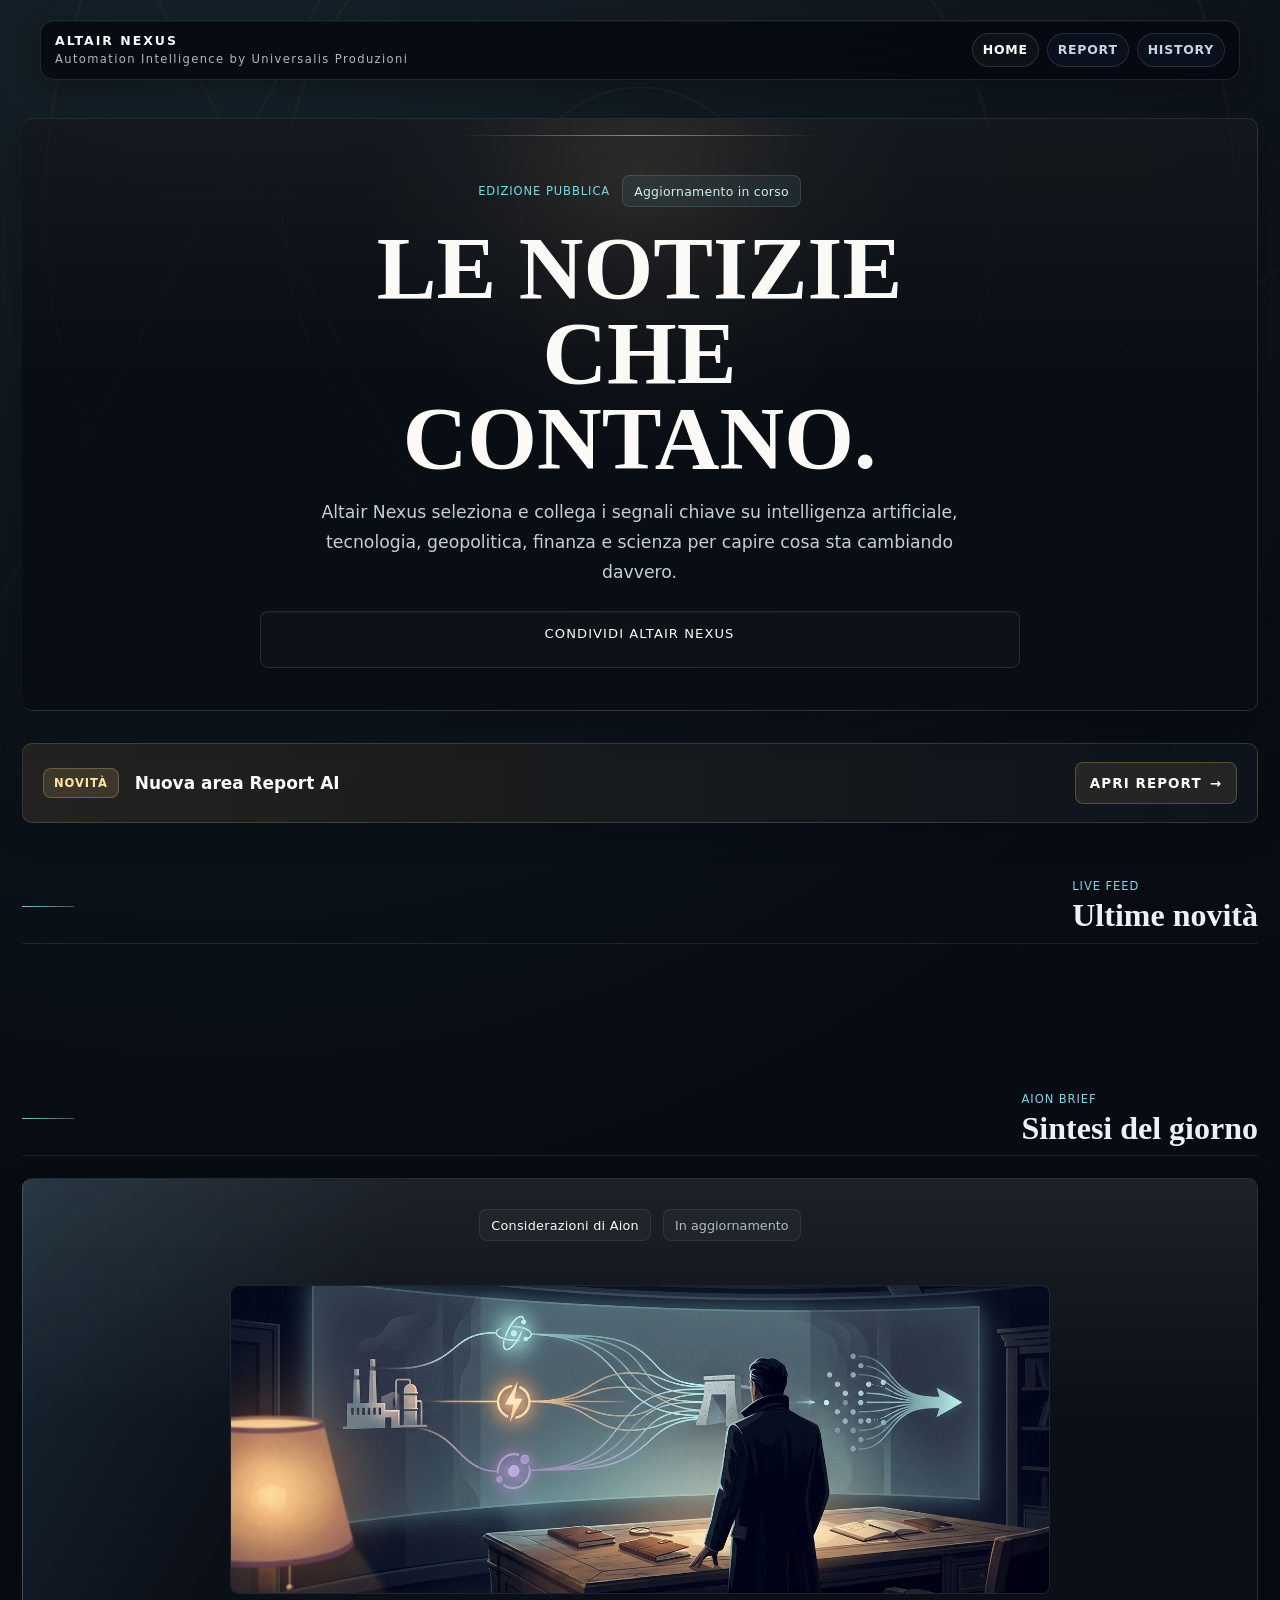
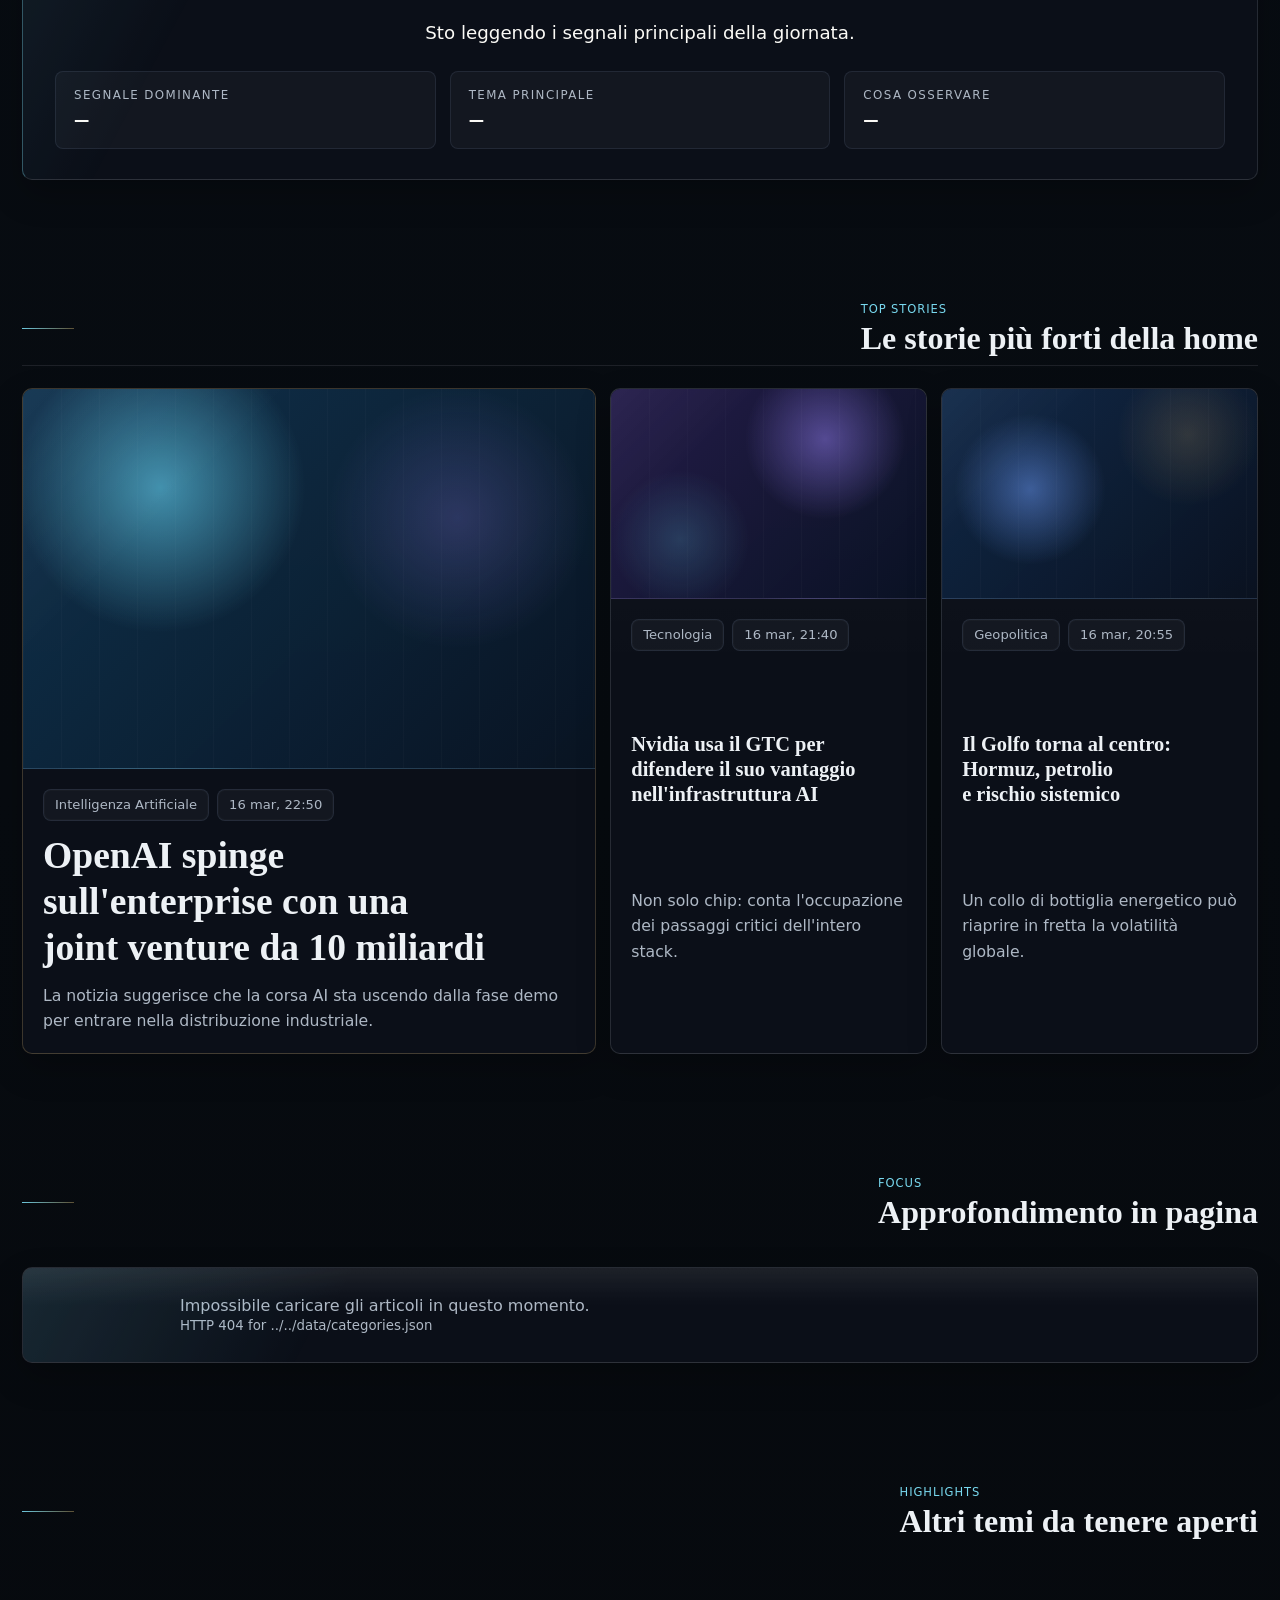
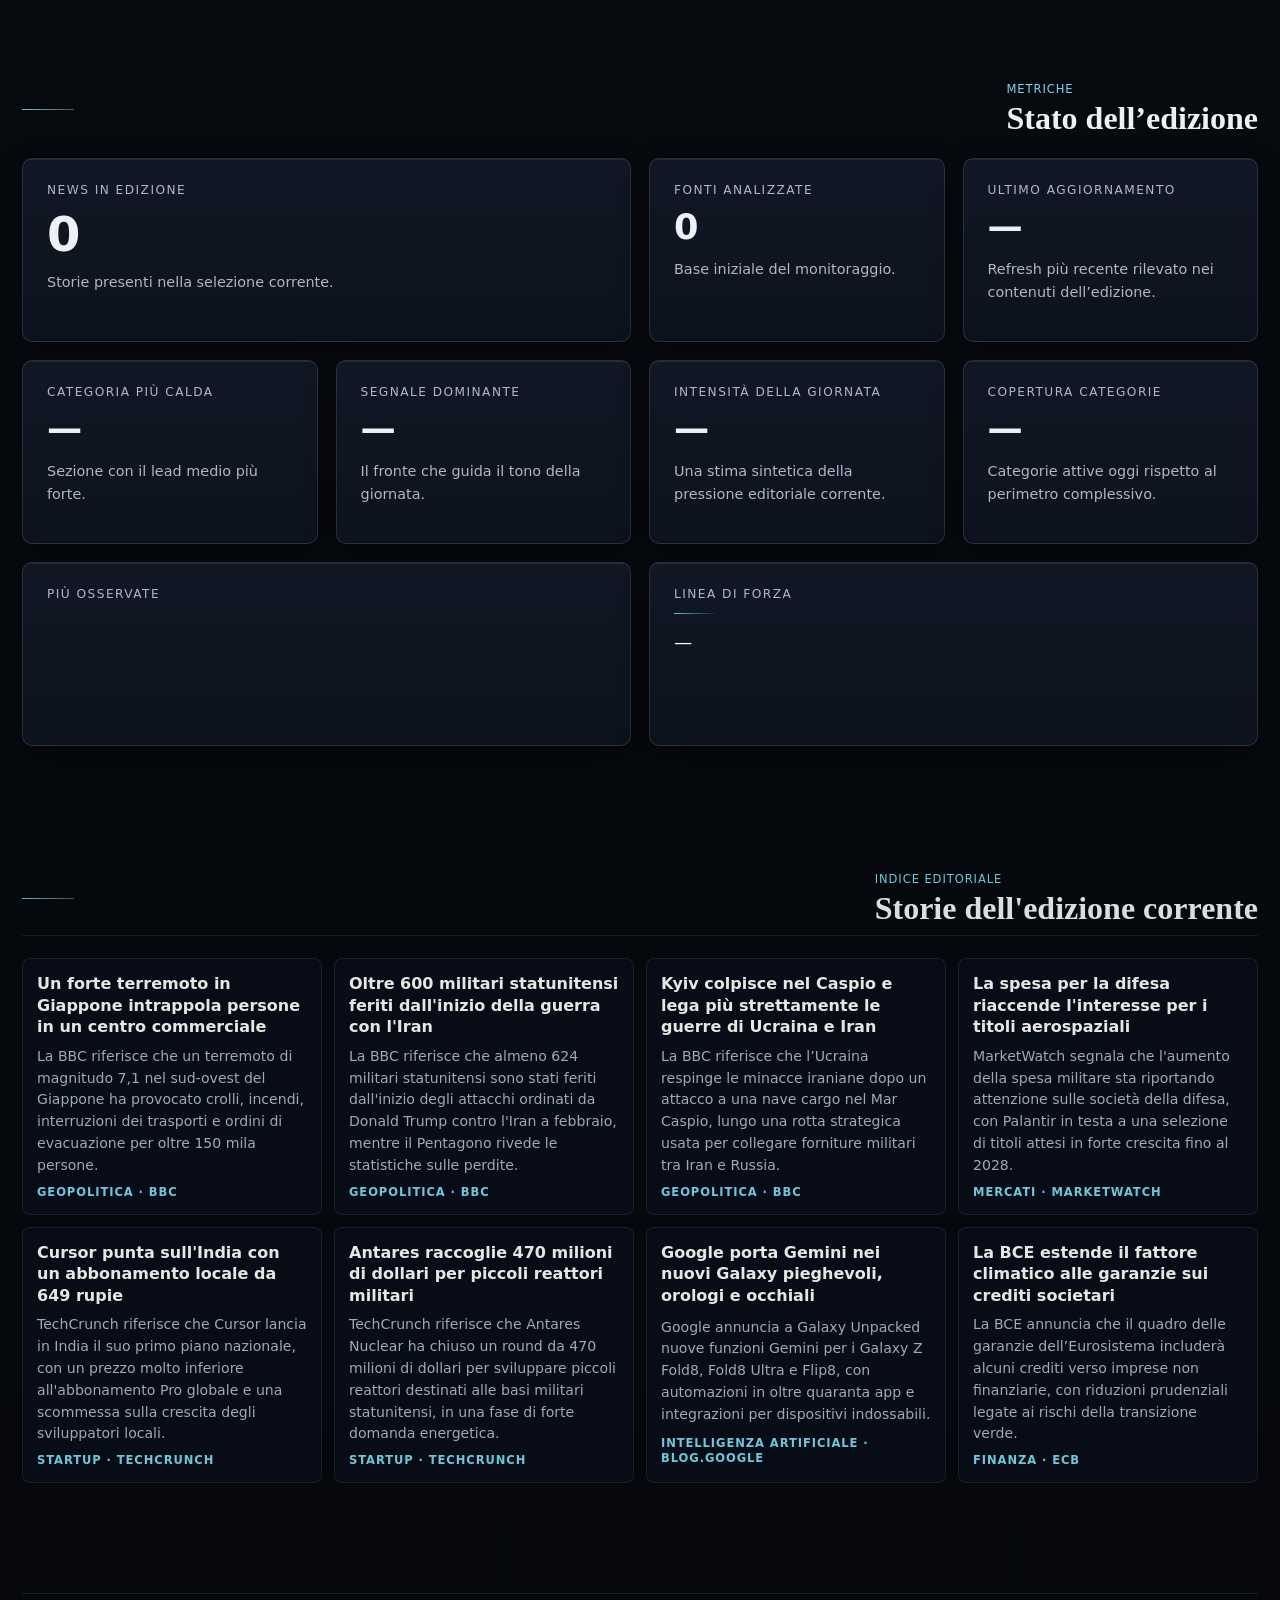
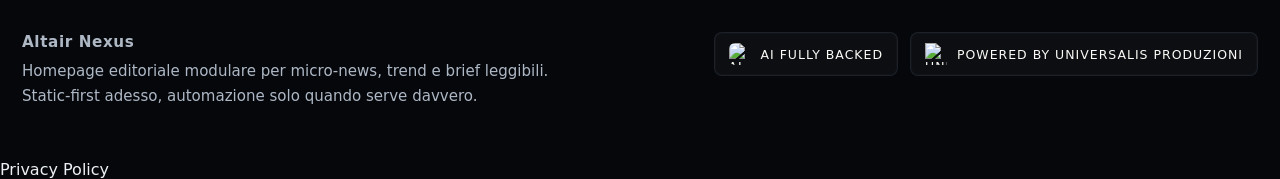
==== commit 1b4ea6c7: "Sync current public edition files" ====
--- a/site/index.html
+++ b/site/index.html
@@ -83,7 +83,7 @@
     <meta name="googlebot" content="index,follow,max-snippet:-1,max-image-preview:large,max-video-preview:-1" />
     <meta name="bingbot" content="index,follow,max-snippet:-1,max-image-preview:large,max-video-preview:-1" />
     <link rel="alternate" type="text/plain" href="https://nexus.universalis.it/llms.txt" title="Altair Nexus LLM context" />
-    <script type="application/ld+json">{"@context": "https://schema.org", "@graph": [{"@type": "CollectionPage", "@id": "https://nexus.universalis.it/site/#current-edition", "url": "https://nexus.universalis.it/site/", "name": "Altair Nexus - edizione corrente", "description": "Briefing editoriale in italiano su intelligenza artificiale, tecnologia, geopolitica, finanza, mercati, startup e scienza.", "inLanguage": "it-IT", "isPartOf": {"@id": "https://nexus.universalis.it/site/#website"}, "dateModified": "2026-07-28T11:00:00+02:00", "about": ["Intelligenza Artificiale", "Tecnologia", "Geopolitica", "Finanza", "Mercati", "Startup", "Scienza", "Curiosità / Futuro"], "image": ["https://nexus.universalis.it/site/assets/aion-brief-generated.jpg"], "mainEntity": {"@type": "ItemList", "itemListElement": [{"@type": "ListItem", "position": 1, "url": "https://nexus.universalis.it/site/stories/geopolitica-20260728-il-rischio-geopolitico-si-allarga-spain-france-bordeaux-1f14118e53.html", "name": "Nuove ondate di caldo spingono gli incendi verso Bordeaux", "description": "La BBC riferisce che Francia e Spagna si preparano a nuove ondate di caldo oltre i quaranta gradi mentre un incendio nella Gironda resta a circa quindici chilometri da Bordeaux."}, {"@type": "ListItem", "position": 2, "url": "https://nexus.universalis.it/site/stories/geopolitica-20260727-il-rischio-geopolitico-si-allarga-more-us-iran-war-february-1f8dc90c6d.html", "name": "Oltre 600 militari statunitensi feriti dall'inizio della guerra con l'Iran", "description": "La BBC riferisce che almeno 624 militari statunitensi sono stati feriti dall'inizio degli attacchi ordinati da Donald Trump contro l'Iran a febbraio, mentre il Pentagono rivede le statistiche sulle perdite."}, {"@type": "ListItem", "position": 3, "url": "https://nexus.universalis.it/site/stories/geopolitica-20260727-il-rischio-geopolitico-si-allarga-ukraine-iranian-caspian-sea-06c0ba31cc.html", "name": "Kyiv colpisce nel Caspio e lega più strettamente le guerre di Ucraina e Iran", "description": "La BBC riferisce che l’Ucraina respinge le minacce iraniane dopo un attacco a una nave cargo nel Mar Caspio, lungo una rotta strategica usata per collegare forniture militari tra Iran e Russia."}, {"@type": "ListItem", "position": 4, "url": "https://nexus.universalis.it/site/stories/mercati-20260723-i-mercati-tornano-a-coprirsi-as-a3d56e6feb.html", "name": "La spesa per la difesa riaccende l'interesse per i titoli aerospaziali", "description": "MarketWatch segnala che l'aumento della spesa militare sta riportando attenzione sulle società della difesa, con Palantir in testa a una selezione di titoli attesi in forte crescita fino al 2028."}, {"@type": "ListItem", "position": 5, "url": "https://nexus.universalis.it/site/stories/startup-20260728-il-venture-sceglie-con-pi-durezza-cursor-india-spacex-34a9e401c6.html", "name": "Cursor punta sull'India con un abbonamento locale da 649 rupie", "description": "TechCrunch riferisce che Cursor lancia in India il suo primo piano nazionale, con un prezzo molto inferiore all'abbonamento Pro globale e una scommessa sulla crescita degli sviluppatori locali."}, {"@type": "ListItem", "position": 6, "url": "https://nexus.universalis.it/site/stories/startup-20260727-il-venture-sceglie-con-pi-durezza-antares-470m-us-105c14fca9.html", "name": "Antares raccoglie 470 milioni di dollari per piccoli reattori militari", "description": "TechCrunch riferisce che Antares Nuclear ha chiuso un round da 470 milioni di dollari per sviluppare piccoli reattori destinati alle basi militari statunitensi, in una fase di forte domanda energetica."}, {"@type": "ListItem", "position": 7, "url": "https://nexus.universalis.it/site/stories/ai-20260722-l-ai-esce-dalla-demo-google-galaxy-unpacked-57e2871a37.html", "name": "Google porta Gemini nei nuovi Galaxy pieghevoli, orologi e occhiali", "description": "Google annuncia a Galaxy Unpacked nuove funzioni Gemini per i Galaxy Z Fold8, Fold8 Ultra e Flip8, con automazioni in oltre quaranta app e integrazioni per dispositivi indossabili."}, {"@type": "ListItem", "position": 8, "url": "https://nexus.universalis.it/site/stories/finanza-20260724-il-capitale-torna-selettivo-ecb-eurosystem-ae02b275ef.html", "name": "La BCE estende il fattore climatico alle garanzie sui crediti societari", "description": "La BCE annuncia che il quadro delle garanzie dell’Eurosistema includerà alcuni crediti verso imprese non finanziarie, con riduzioni prudenziali legate ai rischi della transizione verde."}]}}, {"@type": "ItemList", "@id": "https://nexus.universalis.it/site/#reports", "name": "Report Altair Nexus", "itemListElement": [{"@type": "ListItem", "position": 1, "url": "https://nexus.universalis.it/site/reports/items/altair-brain-iran-2026.html", "name": "Caso Iran 2026"}]}]}</script>
+    <script type="application/ld+json">{"@context": "https://schema.org", "@graph": [{"@type": "CollectionPage", "@id": "https://nexus.universalis.it/site/#current-edition", "url": "https://nexus.universalis.it/site/", "name": "Altair Nexus - edizione corrente", "description": "Briefing editoriale in italiano su intelligenza artificiale, tecnologia, geopolitica, finanza, mercati, startup e scienza.", "inLanguage": "it-IT", "isPartOf": {"@id": "https://nexus.universalis.it/site/#website"}, "dateModified": "2026-07-28T13:00:00+02:00", "about": ["Intelligenza Artificiale", "Tecnologia", "Geopolitica", "Finanza", "Mercati", "Startup", "Scienza", "Curiosità / Futuro"], "image": ["https://nexus.universalis.it/site/assets/aion-brief-generated.jpg"], "mainEntity": {"@type": "ItemList", "itemListElement": [{"@type": "ListItem", "position": 1, "url": "https://nexus.universalis.it/site/stories/geopolitica-20260728-il-rischio-geopolitico-si-allarga-people-japan-c1d05e4355.html", "name": "Un forte terremoto in Giappone intrappola persone in un centro commerciale", "description": "La BBC riferisce che un terremoto di magnitudo 7,1 nel sud-ovest del Giappone ha provocato crolli, incendi, interruzioni dei trasporti e ordini di evacuazione per oltre 150 mila persone."}, {"@type": "ListItem", "position": 2, "url": "https://nexus.universalis.it/site/stories/geopolitica-20260727-il-rischio-geopolitico-si-allarga-more-us-iran-war-february-1f8dc90c6d.html", "name": "Oltre 600 militari statunitensi feriti dall'inizio della guerra con l'Iran", "description": "La BBC riferisce che almeno 624 militari statunitensi sono stati feriti dall'inizio degli attacchi ordinati da Donald Trump contro l'Iran a febbraio, mentre il Pentagono rivede le statistiche sulle perdite."}, {"@type": "ListItem", "position": 3, "url": "https://nexus.universalis.it/site/stories/geopolitica-20260727-il-rischio-geopolitico-si-allarga-ukraine-iranian-caspian-sea-06c0ba31cc.html", "name": "Kyiv colpisce nel Caspio e lega più strettamente le guerre di Ucraina e Iran", "description": "La BBC riferisce che l’Ucraina respinge le minacce iraniane dopo un attacco a una nave cargo nel Mar Caspio, lungo una rotta strategica usata per collegare forniture militari tra Iran e Russia."}, {"@type": "ListItem", "position": 4, "url": "https://nexus.universalis.it/site/stories/mercati-20260723-i-mercati-tornano-a-coprirsi-as-a3d56e6feb.html", "name": "La spesa per la difesa riaccende l'interesse per i titoli aerospaziali", "description": "MarketWatch segnala che l'aumento della spesa militare sta riportando attenzione sulle società della difesa, con Palantir in testa a una selezione di titoli attesi in forte crescita fino al 2028."}, {"@type": "ListItem", "position": 5, "url": "https://nexus.universalis.it/site/stories/startup-20260728-il-venture-sceglie-con-pi-durezza-cursor-india-spacex-34a9e401c6.html", "name": "Cursor punta sull'India con un abbonamento locale da 649 rupie", "description": "TechCrunch riferisce che Cursor lancia in India il suo primo piano nazionale, con un prezzo molto inferiore all'abbonamento Pro globale e una scommessa sulla crescita degli sviluppatori locali."}, {"@type": "ListItem", "position": 6, "url": "https://nexus.universalis.it/site/stories/startup-20260727-il-venture-sceglie-con-pi-durezza-antares-470m-us-105c14fca9.html", "name": "Antares raccoglie 470 milioni di dollari per piccoli reattori militari", "description": "TechCrunch riferisce che Antares Nuclear ha chiuso un round da 470 milioni di dollari per sviluppare piccoli reattori destinati alle basi militari statunitensi, in una fase di forte domanda energetica."}, {"@type": "ListItem", "position": 7, "url": "https://nexus.universalis.it/site/stories/ai-20260722-l-ai-esce-dalla-demo-google-galaxy-unpacked-57e2871a37.html", "name": "Google porta Gemini nei nuovi Galaxy pieghevoli, orologi e occhiali", "description": "Google annuncia a Galaxy Unpacked nuove funzioni Gemini per i Galaxy Z Fold8, Fold8 Ultra e Flip8, con automazioni in oltre quaranta app e integrazioni per dispositivi indossabili."}, {"@type": "ListItem", "position": 8, "url": "https://nexus.universalis.it/site/stories/finanza-20260724-il-capitale-torna-selettivo-ecb-eurosystem-ae02b275ef.html", "name": "La BCE estende il fattore climatico alle garanzie sui crediti societari", "description": "La BCE annuncia che il quadro delle garanzie dell’Eurosistema includerà alcuni crediti verso imprese non finanziarie, con riduzioni prudenziali legate ai rischi della transizione verde."}]}}, {"@type": "ItemList", "@id": "https://nexus.universalis.it/site/#reports", "name": "Report Altair Nexus", "itemListElement": [{"@type": "ListItem", "position": 1, "url": "https://nexus.universalis.it/site/reports/items/altair-brain-iran-2026.html", "name": "Caso Iran 2026"}]}]}</script>
     <!-- ALTAIR_GEO_HEAD_END -->
   </head>
   <body>
@@ -322,8 +322,8 @@
         </div>
         <div class="seo-crawl-grid">
           <article class="seo-crawl-card">
-            <a href="./stories/geopolitica-20260728-il-rischio-geopolitico-si-allarga-spain-france-bordeaux-1f14118e53.html">Nuove ondate di caldo spingono gli incendi verso Bordeaux</a>
-            <p>La BBC riferisce che Francia e Spagna si preparano a nuove ondate di caldo oltre i quaranta gradi mentre un incendio nella Gironda resta a circa quindici chilometri da Bordeaux.</p>
+            <a href="./stories/geopolitica-20260728-il-rischio-geopolitico-si-allarga-people-japan-c1d05e4355.html">Un forte terremoto in Giappone intrappola persone in un centro commerciale</a>
+            <p>La BBC riferisce che un terremoto di magnitudo 7,1 nel sud-ovest del Giappone ha provocato crolli, incendi, interruzioni dei trasporti e ordini di evacuazione per oltre 150 mila persone.</p>
             <span>Geopolitica · BBC</span>
           </article>
           <article class="seo-crawl-card">
--- a/site/assets/styles.css
+++ b/site/assets/styles.css
@@ -1,2 +1,3100 @@
-N�Z�����e�w���ɽ�Ё�(������而����ň�(�������ͽ���ɝ����Ȱ��ఀ�������Ȥ�(���������ɐ�ɝ����а��İ��԰�����(���������ɝ�����İ���԰���а������(�����������ɽ���ɝ�����İ���԰���а���̤�(����ѕ��耍���͙��(������ѕ�耍�Ոэ��(�����������耍�ᙉ���(�����典而م�����(����٥����而��ՙ��(������Ք而٘噙��(����ѕ��而�ŕ����(��������耍��݉���(���������耍�������(�������Ʌ��而ݑ�����(�����Ʌ���耍������(����͡�����������������ɝ�����������������(����͡���ܵͽ���������������ɝ���������������Ȥ�(����Ʌ����������(���������ɔ��፠�(�����������耉%�݅��=���M�屔����A���ѥ���1�����������	�����ѥ�Մ���A���ѥ����-��ɝ����͕ɥ��)�((��쁉��ͥ饹�聉�ɑ�ȵ�����)�ѵ�������쁵�ɝ����������������)�����(�����е�������%�ѕȰ�դ�ͅ�̵͕ɥ������ѕ��դ������������ѕ���	����5��M��ѕ���а��M�����U$���ͅ�̵͕ɥ��(�������ɽչ��(����Ʌ������Ʌ����С��ɍ����Ёѽ�����ѕȰ�ɝ�����ذ���̰���԰����ؤ���Ʌ����ɕ�Ѐ�����(���������ȵ�Ʌ����Р����������������������������Ȕ��������Ȁ������(��������مȠ��ѕ�Ф�(����������������٠�(����ͥѥ���ɕ��ѥٔ�(���ٕə��ܵ�聡������(��ѕ�еɕ���ɥ��聽�ѥ���1����������(���ݕ���е���е͵��ѡ���聅�ѥ����͕��(�����赽�൙��е͵��ѡ���聝Ʌ�͍����)�()��쁍����聥���ɥ��ѕ�е����Ʌѥ��聹�����)���ѽ��쁙���聥���ɥ���(����х���ȁ�ݥ�Ѡ聵��������ఁ���������܀�����त쁵�ɝ�������Ѽ��(������͡����������������ѽ��������(������ɽչ���ɥ���(����ͥѥ��聙�ᕐ쁥�͕��������ѕȵ�ٕ���聹���쁽������������(�������ɽչ�������聱����ȵ�Ʌ����Сɝ�����а������԰��ܤ���ఁ�Ʌ����ɕ�Ѐ��र������ȵ�Ʌ����Р�������ɝ�����а������԰��ܤ���ఁ�Ʌ����ɕ�Ѐ����(�������ɽչ��ͥ������������(����ͬ�������Ʌ������Ʌ����С��ɍ����Ё���ѕȰ��������Ԕ���Ʌ����ɕ�Ѐ�Ԕ��)�(������ɽչ�����܁�(����ͥѥ��聙�ᕐ�ݥ�Ѡ������쁡�����������쁉�ɑ�ȵɅ��������쁙��ѕ�聉��Ƞ����쁽������耸�������ѕȵ�ٕ���聹����)�(����ܵ��쁉����ɽչ��مȠ���典��ѽ�耴�����쁱���耴�������(����ܵ��쁉����ɽչ��مȠ��٥���Ф�ѽ���Д�ɥ���耴�������(�ѽ���ȁ�(���������聙����(�����ѥ�䵍��ѕ������������ݕ���(���������ѕ��聍��ѕ��(��ݥ�Ѡ������(�����ݥ�Ѡ聹����(�������������������������(����ͥѥ����ѥ����(��ѽ����(�������ɽ�����ѕ�聉��Ƞ�����(�������ɽչ�聱����ȵ�Ʌ����Р��������ɝ���ఀ�а��а����ܤ��ɝ���ఀ�а��а����Ȥ��(����ɑ�ȵ���ѽ������ͽ����ɝ�����İ���԰���а������(��赥��������)�(�ѽ�����酙ѕȁ�(�����ѕ��耈��(����ͥѥ��聅�ͽ��є�(�����������(�����ѽ�耴����(��ݥ�Ѡ聵�������ఀ���ܤ�(�������������(���Ʌ�͙�ɴ��Ʌ�ͱ�ѕ`�������(�������ɽչ�聱����ȵ�Ʌ����Р��������Ʌ����ɕ�а�ɝ�����ذ��̰��԰���Ԥ���Ʌ����ɕ�Ф�)�(��Ʌ����������(���������聝ɥ��(����������(�����������ѕ��聍��ѕ��)�(��Ʌ�����ɬ��(�����ѕȵ�����������ᕴ�(�����еͥ������ɕ��(�������耍���ݙ��(�����еݕ���������)�(��Ʌ����Ո�쁍�����مȠ����ѕ��쁙��еͥ�耸��ɕ�쁵�ɝ���ѽ�����(�ѽ���؁�(���������聙����(����������(��������مȠ����ѕ���(�����еͥ������ɕ��(���������ѕ��聍��ѕ��)�(�ѽ���؁���(���Ʌ�ͥѥ��聍���Ȁ���́��͔�������ɽչ������Ȁ���́��͔����ɑ�ȵ����Ȁ���́��͔��������䀸��́��͔�(�������������������(����ɑ�ȵɅ�����������(����ɑ�������ͽ�����Ʌ����ɕ���(��������������)�(�ѽ���؁�顽ٕȁ�(��������مȠ�����������(�������ɽչ��ɝ�����԰��԰��԰����Ԥ�(����ɑ�ȵ������ɝ�����İ���԰���а���Ĥ�(������������)�(�ѽ���ص���ѽ�䵱�����(��������مȠ�����������(�������ɽչ��ɝ�����ذ��̰��԰���ؤ�(����ɑ�ȵ������ɝ�����ذ��̰��԰���ऀ������х���)�(�ѽ���صɕ���е������(��������مȠ�����������(�������ɽչ��ɝ�����԰���Ȱ���Ȱ����ܤ�(����ɑ�ȵ������ɝ�����԰���Ȱ���Ȱ����ऀ������х���)�(����������ص��ѥ��́�(���������聹����(���������ѕ��聍��ѕ��(����������)�(�����������ѽ�䵱����(��������ɕ���е�����(�������������������(���������聹����(��ݥ�Ѡ������(��������������(���������ѕ��聍��ѕ��(�����ѥ�䵍��ѕ��聍��ѕ��(����ɑ�ȵɅ����������(����ɑ�������ͽ����ɝ�����İ���԰���а����Ȥ�(�������ɽչ��ɝ�����԰��԰��԰���̤�(�����еͥ��ĸ��ɕ��(����������������)�(��������ɕ���е������(��������مȠ�����������(�������ɽչ��ɝ�����԰���Ȱ���Ȱ����ܤ�(����ɑ�ȵ������ɝ�����԰���Ȱ���Ȱ������)�(���ɼ�����������������������(���ɼ���ɐ�(���ɼ���ф���ɐ�(��ɕ��������ɥ��(�ѽ���ѽ��(���ѕ���䵍�ɐ�(��ѽ��������(������ɔ���ɐ�(���͡���ɐ���ɐ�(�������ѕ���(�������ɽչ�聱����ȵ�Ʌ����Р��������ɝ����ఀ�ذ��������ؤ��ɝ����̰������̰����ؤ��(����ɑ�������ͽ����ɝ�����İ���԰���а����Ȥ�(�����͡�����������������ɝ���Ȱ�ఀ�ఀ�����)�(���ɼ��ɥ���(���������聝ɥ��(���ɥ��ѕ����є����յ���ĸ�ՙȀ��ՙ��(�����������(���������ѕ�����ɕэ��)�(���ɼ���ɐ�(���ɼ���ф���ɐ��(����ɑ�ȵɅ����������)�(���ɼ����ɼ��(����ͥѥ���ɕ��ѥٔ�(�������������������������(���������聝ɥ��(�����������ѕ��聍��ѕ��(�����ѥ�䵥ѕ��聍��ѕ��(��ѕ�е�����聍��ѕ��(�����������(���ٕə���聡������)�(���ɼ����ɼ�鉕��ɔ��(�����ѕ��耈��(����ͥѥ��聅�ͽ��є�(��ѽ�耴�����(�����������(��ݥ�Ѡ聵�������ఀ�Ȕ��(��������������(���Ʌ�͙�ɴ��Ʌ�ͱ�ѕ`�������(�������ɽչ��Ʌ������Ʌ����С��ɍ����Ё���ѕȰ�ɝ�����ذ��̰��԰���र��Ʌ����ɕ�Ѐ�Ȕ��(�����ѕ�聉��Ƞ�����(������ѕȵ�ٕ���聹����)�(���ɼ����ɼ�酙ѕȁ�(�����ѕ��耈��(����ͥѥ��聅�ͽ��є�(��ѽ�������(�����������(��ݥ�Ѡ聵�������ఀ�ؔ��(�������������(���Ʌ�͙�ɴ��Ʌ�ͱ�ѕ`�������(�������ɽչ�聱����ȵ�Ʌ����Р��������Ʌ����ɕ�а�ɝ�����ذ��̰��԰��䤰��Ʌ����ɕ�Ф�(��������������)�(���ɼ����ɼ�ѽ���(���������聙����(�����ѥ�䵍��ѕ��聍��ѕ��(���������ѕ��聍��ѕ��(�����������(�������Ʌ���Ʌ��)�(��ɕ͡���̵�������(���������聥�����������(���������ѕ��聍��ѕ��(������������������(�������������������(����ɑ�ȵɅ�����������(�������ɽչ��ɝ�����ذ��̰��԰�����(����ɑ�������ͽ����ɝ�����ذ��̰��԰�����(�������耍�������(�����еͥ������ɕ��(�����ѕȵ�����������ɕ��(��ݡ�є������聹��Ʌ��)�(���ɼ����ɼ��ā�(����ɝ�����(�����е�������مȠ����������(�����еͥ�聍�����ȸ�ɕ���и��ܰ�и�ɕ���(�������������������(�����ѕȵ����������(�����ݥ�Ѡ������(��ѕ�е�Ʌ�聉�������(��ѕ�е�����聍��ѕ��(�������耍�ᙉ���(��ѕ�е͡��������������ɝ�����ذ��̰��԰���ؤ�)�(���ɼ����ɼ����(����ɝ�����(��������مȠ����ѕ���(��������������ĸ��(�����еͥ���ɕ��(�����ݥ�Ѡ��፠�(��ѕ�е�����聍��ѕ��)�(���ɼ�͡�ɔ���ɥ���(����ɝ���ѽ������(��ݥ�Ѡ������(�����ݥ�Ѡ�������(���������聝ɥ��(�����������(���������������(����ɑ�ȵɅ����������(�������ɽչ�聱����ȵ�Ʌ����Р��������ɝ�����ذ��̰��԰���र�ɝ�����԰��԰��԰���Ȥ��(����ɑ�������ͽ����ɝ�����ذ��̰��԰���ؤ�(�����͡����聥�͕Ѐ��������ɝ�����԰��԰��԰���̤�)�(���ɼ�͡�ɔ��������(��������مȠ�����������(�����еͥ������ɕ��(��ѕ�е�Ʌ�͙�ɴ�����ɍ�͔�(�����ѕȵ�����������ѕ��)�(�ɕ����̵�����ѕ�͕ȁ�(���������聙����(���������ѕ��聍��ѕ��(�����ѥ�䵍��ѕ������������ݕ���(�����������(����ɝ��������������(��������������������(����ɑ�ȵɅ����������(�������ɽչ��(���������ȵ�Ʌ����Р�������ɝ�����԰���Ȱ���Ȱ���Ĥ��ɝ�����ذ���İ���԰�����Ԥ��(����ɝ����Ȱ��ܰ��䰀�����(����ɑ�������ͽ����ɝ�����԰���Ȱ���Ȱ������(�����͡�����������������ɝ���Ȱ�ఀ�ఀ�����)�(�ɕ����̵����������(���������聙����(���������ѕ��聍��ѕ��(�����������(������ݥ�Ѡ���)�(�ɕ����̵�����������(�ɕ���е�х��́�(���������聥�����������(���������ѕ��聍��ѕ��(�����ѥ�䵍��ѕ��聍��ѕ��(������������������(�������������������(����ɑ�ȵɅ���������(�������ɽչ��ɝ�����԰���Ȱ���Ȱ����Ȥ�(����ɑ�������ͽ����ɝ�����԰���Ȱ���Ȱ����ؤ�(�������耍���ل��(�����еͥ������ɕ��(�����еݕ���������(�����ѕȵ�����������ɕ��(��ѕ�е�Ʌ�͙�ɴ�����ɍ�͔�(��ݡ�є������聹��Ʌ��)�(�ɕ����̵�����ѕ�͕ȁ�ȁ�(����ɝ�����(�����еͥ��ĸ��ɕ��(��������������ĸ���(��������مȠ�����������)�(�ɕ����̵�����ѕ�͕ȁ���(����ɝ�����������(��������مȠ����ѕ���(��������������ĸ���(�����еͥ������ɕ��)�(�ɕ����̵����������(�ɕ���е��ɐ�������(���������聥�����������(���������ѕ��聍��ѕ��(�����ѥ�䵍��ѕ��聍��ѕ��(����������(������������������(�����������������(����ɑ�ȵɅ���������(����ɑ�������ͽ����ɝ�����԰���Ȱ���Ȱ����Ф�(�������ɽչ��ɝ�����԰���Ȱ���Ȱ������(��������مȠ�����������(�����еͥ������ɕ��(�����еݕ���������(�����ѕȵ�����������ᕴ�(��ѕ�е�Ʌ�͙�ɴ�����ɍ�͔�(��ݡ�є������聹��Ʌ��)�(�ɕ����̵���������������(�ɕ���е��ɐ������������(���Ʌ�ͥѥ����Ʌ�͙�ɴ����́��͔�)�(�ɕ����̵���������顽ٕȁ�����(�ɕ���е��ɐ�����顽ٕȁ������(���Ʌ�͙�ɴ��Ʌ�ͱ�ѕ`�����)�(���ɼ�������(���ٕə���聡������(���������聝ɥ��(���ɥ��ѕ����є�ɽ�����������Ѽ�)�(���ɼ������٥�Յ��(�ѽ���ѽ��٥�Յ���������ɔ�٥�Յ�����ѽ�䵡�ɼ��(�������������������(����ɑ�ȵ���ѽ������ͽ����مȠ��������)�(���ɼ������٥�Յ���(�������������������(����ͥѥ���ɕ��ѥٔ�(���ٕə���聡������(�����͡�����(������͕Ѐ����������ɝ�����԰��԰��԰���Ф�(������͕Ѐ������������ɝ�����԰��԰��԰����Ԥ�(������͕Ѐ���������ɝ�����԰��԰��԰���र(������͕Ѐ�������������ɝ���԰��ذ���Ȥ�(�������ɽչ��(����Ʌ������Ʌ����С��ɍ����Ѐ�Д��Д��مȠ����ɼ���������ܰ�ɝ�����ذ��̰��԰���ؤ����Ʌ����ɕ�Ѐ�����(���������ȵ�Ʌ����Р��Ց����ɝ����ܰ��������र�ɝ���������İ���䤤�)�(���ɼ������٥�Յ��鉕��ɔ��(�����ѕ��耈��(����ͥѥ��聅�ͽ��є�(����͕����(�������ɽչ��(���������ȵ�Ʌ����Сɝ�����Ȱ���ذ���԰����ؤ���ఁ�Ʌ����ɕ�Ѐ��र(���������ȵ�Ʌ����Р�������ɝ�����Ȱ���ذ���԰����ؤ���ఁ�Ʌ����ɕ�Ѐ��र(���������ȵ�Ʌ����Р��ّ�����Ʌ����ɕ�Ѐ���ĸȔ��ɝ�����԰��԰��԰����Ԥ��ĸȔ��ĸܔ���Ʌ����ɕ�Ѐ�ĸܔ�������(����Ʌ������Ʌ����С��ɍ����Ѐ���������ɝ�����԰��԰��԰����र�ɝ�����԰��԰��԰���Ĥ��Ȕ���Ʌ����ɕ�Ѐ�Ȕ��(�������ɽչ��ͥ����������ఀ��������ఀ���������������������(����ͬ������聱����ȵ�Ʌ����Р��Ց����ɝ������������Ȥ��ɝ������������Ф��(������ѕȵ�ٕ���聹����)�(���ɼ������٥�Յ��酙ѕȁ�(�����ѕ��耈��(����ͥѥ��聅�ͽ��є�(����͕����(�������ɽչ��(����Ʌ������Ʌ����С��ɍ����Ѐ�Ȕ��ؔ��ɝ�����԰��԰��԰���ܤ���Ʌ����ɕ�Ѐ����(����Ʌ������Ʌ����С��ɍ����Ё���ѕȰ��Ʌ����ɕ�Ѐ�Ȕ��ɝ���԰��ذ���ऀ�����ɝ���԰��ذ���Ȥ�������(���������ȵ�Ʌ����Р��������ɝ�����԰��԰��԰����Ԥ���Ʌ����ɕ�Ѐ�Д��ɝ���а��а���त�(������ѕȵ�ٕ���聹����)�(���ɼ������٥�Յ��٥�Յ�����쀴���ɼ�����������ɝ�����ذ��̰��԰������(���ɼ������٥�Յ��٥�Յ��ѕ���쀴���ɼ�����������ɝ�����ذ��̰��԰���Ф��(���ɼ������٥�Յ��٥�Յ������쀴���ɼ�����������ɝ�����İ�����԰���Ф��(���ɼ������٥�Յ��٥�Յ������쀴���ɼ�����������ɝ�����̰��԰��̰���Ф��(���ɼ������٥�Յ��٥�Յ����ɭ��́쀴���ɼ�����������ɝ��������̰��Ȱ���Ф��(���ɼ������٥�Յ��٥�Յ���х�����쀴���ɼ�����������ɝ���������İ��а���Ȥ��(���ɼ������٥�Յ��٥�Յ��͍������쀴���ɼ�����������ɝ�����԰��а������Ȥ��(���ɼ������٥�Յ��٥�Յ������ɔ�쀴���ɼ�����������ɝ�����̰��а�ܰ���Ȥ��(���ɼ�����������(�������������������������(���������聝ɥ��(�����������)�(���ɼ�������ā�(����ɝ�����(�����еͥ�聍�����ĸ�ɕ���ȸ��ܰ�ȸ��ɕ���(��������������ĸ���)�(���ɼ������������(����ɝ�����(��������مȠ�����������(�����еͥ��ĸ��ɕ��(��������������ĸ���)�(���ɼ���������䵍����(����ɝ�����(��������مȠ����ѕ���(��������������ĸ���)�(���ɼ��������ѥ��́�(���������聙����(�����������(�������Ʌ���Ʌ��(���������ѕ��聍��ѕ��)�(��ɥ���䵉��ѽ��(�ͽ�ɍ��������(���������聥�����������(���������ѕ��聍��ѕ��(�����ѥ�䵍��ѕ��聍��ѕ��(������������������(�����������������(����ɑ�ȵɅ�����������(����ɑ�������ͽ����ɝ�����İ���԰���а����ؤ�(�����͡����聥�͕Ѐ����������ɝ�����԰��԰��԰���Ȥ�)�(��ɥ���䵉��ѽ���(�������ɽչ�聱����ȵ�Ʌ����Р��Ց����ɝ�����ذ��̰��԰�Ȥ��ɝ�����ذ��̰��԰��त�(��������مȠ�����������(�����ͽ������ѕ��)�(�ͽ�ɍ��������(��������مȠ����ѕ���(�������ɽչ��ɝ�����԰��԰��԰��̤�)�)���ѽ��ͽ�ɍ��������(�����ͽ������ѕ��)�(�͡�ɔ���ѥ��́�(���������聙����(�������Ʌ���Ʌ��(����������)�(�͡�ɔ����Ё�(��ݥ�Ѡ������)�(�͡�ɔ���ѥ��̀�ͽ�ɍ��������(������������������(�����������������(����ɑ�ȵ������ɝ�����İ���԰���а������)�(�͡�ɔ������������(�������ɽչ�聱����ȵ�Ʌ����Р��Ց����ɝ�����ذ��̰��԰���ؤ��ɝ�����ذ��̰��԰���ܤ��(��������مȠ�����������(����ɑ�ȵ������ɝ�����ذ��̰��԰���ؤ�������х���)�(�͡�ɔ���ѥ��̵������(�����ѥ�䵍��ѕ��聍��ѕ��)�(�͡�ɔ���ѥ��̵������ͽ�ɍ��������(�������ɽչ��ɝ�����԰��԰��԰���Ԥ�)�(��ѽ�䵵�ф�͡�ɔ��(�����ѥ�䵍��ѕ��聙��ൕ���)�(���ɼ���ф���ɐ����������������(��啉ɽܰ��͕�ѥ��������Ȱ������������ȁ�(��ѕ�е�Ʌ�͙�ɴ�����ɍ�͔�(�����ѕȵ�����������ٕ��(�����еͥ������ɕ��(��������مȠ���典��)�(�ͥ��������Ё쁑������聝ɥ�쁝�������쁵�ɝ���ѽ��������(�ͥ�����ɽܰ�����еɽ܁�(���������聙���쁩��ѥ�䵍��ѕ������������ݕ��쁝�������쁅������ѕ����х���)�(�ͥ�����ɽ܁����������еɽ܁�����쁍�����مȠ����ѕ��쁙��еͥ�耸��ɕ�쁱�����������ĸ���ѕ�е�Ʌ�͙�ɴ�����ɍ�͔쁱��ѕȵ�����������ᕴ��(�ͥ�����ɽ܁��ɽ��������еɽ܁��ɽ���쁙��еͥ�耸��ɕ��ѕ�е������ɥ���쁱�����������ĸ��쁍�����مȠ������������(��ɕ��������ɥ���(���������聝ɥ��(���ɥ��ѕ����є����յ���������ř��(�����������(���������ѕ��聍��ѕ��(��������������������(����ɑ�ȵɅ����������(����ɝ���������������(�������ɽչ��(���������ȵ�Ʌ����Р�������ɝ�����ذ��̰��԰��ؤ���Ʌ����ɕ�Ѐ�����(����مȠ�������ɐ��)�(��ɕ�������������(��������مȠ���典��(�����еݕ���������(�����ѕȵ�����������ٕ��(�����еͥ������ɕ��)�(��ɕ�������ѕ�́쁑������聙���쁙����Ʌ���Ʌ�쁝�������쁍�����مȠ����ѕ����(��ɕ�������ѕ���(�������������������(����ɑ�ȵɅ�����������(�������ɽչ��ɝ�����԰��԰��԰���Ф�(����ɑ�������ͽ����ɝ�����İ���԰���а����Ф�(�����͡����聥�͕Ѐ����������ɝ�����԰��԰��԰���Ȥ�(�����еͥ������ɕ��)�(�͕�ѥ��������������������������(�ɕ����̵͡�����(����������������������)�(�ɕ����̵��ɼ���ɐ��(��������������������(��ѕ�е�����聍��ѕ��(����ɝ������ѽ�������(�������ɽչ��(���������ȵ�Ʌ����Р��������ɝ�����԰��԰��԰����Ԥ��ɝ�����԰��԰��԰����Ȥ��(���������ȵ�Ʌ����Р��Ց����ɝ����ذ��а��䰀���ؤ��ɝ���ఀ�̰��а����ؤ��(����ɑ�������ͽ����ɝ�����а���䰀��ఀ���Ԥ�(�����͡�����������������ɝ���������������ؤ�(����ɑ�ȵɅ����������)�(�ɕ����̵��ɼ���ɐ��ā�(����ɝ�����������(�����е�������مȠ����������(�����еͥ�聍�����ȸ�ɕ���и��ܰ�̸�ɕ���(�������������������(�����ѕȵ����������(��������مȠ�����������)�(�ɕ����̵��ɼ���ɐ����(�����ݥ�Ѡ��ɍ��(����ɝ����������Ѽ���(��������مȠ����ѕ���(��������������ĸ��)�(�ɕ����̵�ɥ���(���������聝ɥ��(���ɥ��ѕ����є����յ���ɕ���Р̰����������řȤ��(�����������(���������ѕ�����ɕэ��)�(�ɕ���е��ɐ��(���ٕə���聡������(���������聝ɥ��(���ɥ��ѕ����є�ɽ���������ř��(����ɑ�ȵɅ����������(�������ɽչ�聱����ȵ�Ʌ����Р��������ɝ����ఀ�ذ��������ؤ��ɝ����̰������̰����ؤ��(����ɑ�������ͽ����ɝ�����İ���԰���а����Ȥ�(�����͡�����������������ɝ���Ȱ�ఀ�ఀ�����(���Ʌ�ͥѥ����Ʌ�͙�ɴ����́��͔����ɑ�ȵ����Ȁ���́��͔�����͡���܀���́��͔�)�(�ɕ���е��ɐ顽ٕȁ�(���Ʌ�͙�ɴ��Ʌ�ͱ�ѕd������(����ɑ�ȵ������ɝ�����԰���Ȱ���Ȱ����Ф�(�����͡�����������������ɝ���԰��Ȱ��а����Ф�)�(�ɕ���е��ɐ�٥�Յ���(����ͥѥ���ɕ��ѥٔ�(���������聝ɥ��(���������]��h��춻�q�^t��ݥ�Ѡ������(��������ݥ�Ѡ���(��������������������(��������������������(������ɑ�ȵɅ����������(�������еͥ������ɕ��(����������������ĸ���(����ݡ�є������聹��Ʌ��(���((���͡�ɔ���ѥ��̀�ͽ�ɍ������陥��е������(����ɥ���͡�ɔ��ͽ�ɍ������陥��е������(����ѽ�䵵�ф�͡�ɔ����ͽ�ɍ������陥��е�������(�����ɥ�����յ��Ā�����(��������������������(����������مȠ�����������(���������ɽչ�聱����ȵ�Ʌ����Р��Ց����ɝ�����ذ���İ���԰����ؤ��ɝ�����԰���Ȱ���Ȱ����ܤ��(������ɑ�ȵ������ɝ�����ذ���İ���԰����ऀ������х���(�������еݕ���������(���((����ѽ�䵵�ф�͡�ɔ��(�������ѥ�䵍��ѕ�����ɕэ��(���((����ѽ�䵵�ф�͡�ɔ��͡�ɔ���ѥ��́�(�����ɥ�����յ��Ā�����(���)�()����������ݥ�Ѡ�����ँ�(���͡�ɔ���ѥ��̰(����ɥ���͡�ɔ�(����ѽ�䵵�ф�͡�ɔ��(�����ɥ��ѕ����є����յ���řȀ������х���(���)�((����ѥ����ɕ���������ɕ���������聭����ѡ������Ё�х�������Ё��ٔ��������ɴ�ѕ�Ё��ɔ���ȸ���(��ѽ�䵉����(�����еͥ��ĸ��ɕ��(��������������ĸ���)�((��ѽ�䵽����������(��ݡ�є��������ɔ������)�((��ѽ�䵽��������������ѽ�䵉��䵕�ѕ������(�����еͥ��ĸ��ɕ��)�()����������ݥ�Ѡ�����ँ�(���ѽ���؁�(�����������聙����(���((������������ص��ѥ��́�(�����������聹����(���((�������������ѽ�䵱����(����������ɕ���е�����(���������������������(�����������聥�����������(���((���ɕ����̵�ɥ���(�����ɥ��ѕ����є����յ���ř��(���((���ɕ����̵�����ѕ�͕Ȱ(���ɕ����̵����������(�����������ѕ�����ɕэ��(�������൑�ɕ�ѥ��聍��յ��(���((���ɕ����̵�����������(����ݥ�Ѡ������(���((���ɕ����̵��ɼ���ɐ�(���ɕ���е��ɐ������(�����������������(���((����ѽ�䵉����(�������еͥ��ĸ��ɕ��(����������������ĸ���(���)�((������ѥ����������٥��ѥ������������ݥѠ�ѡ��������Ёɕ���Ё�����ȸ���(�ѽ���ȹ���х���ȁ�(��ݥ�Ѡ聵��������ఁ���������܀�����त�(�����ݥ�Ѡ��������(����ɝ����������Ѽ���(��������������������(�����������(����ɑ�������ͽ����ɝ�����ఀ��̰���а������(����ɑ�ȵɅ����������(�������ɽչ��ɝ���а�ܰ��а������(�����͡����������������ɝ���������������Ȥ����͕Ѐ��������ɝ�����԰���԰���԰����Ԥ�(�������ɽ�����ѕ�聉��Ƞ�����(���ݕ���е�����ɽ�����ѕ�聉��Ƞ�����(��ѽ�������(��赥����������������)�((�ѽ���ȹ���х�����酙ѕȁ�(���������聹����)�((�ѽ���Ȁ��Ʌ����������(������ݥ�Ѡ���)�((�ѽ���Ȁ��Ʌ�����ɬ��(�������耍�ᙅ���(�����еͥ������ɕ��(�����еݕ���������(�����ѕȵ�����������ٕ��(��ѕ�е�Ʌ�͙�ɴ�����ɍ�͔�(��ݡ�є������聹��Ʌ��)�((�ѽ���Ȁ��Ʌ����Ո��(��������مȠ����ѕ���(�����еͥ������ɕ��(��������������ĸ���(��ݡ�є������聹��Ʌ��(���ٕə���聡������(��ѕ�е�ٕə���聕����ͥ��)�((�ѽ���Ȁ�ѽ���؁�(���������聙����(���������ѕ��聍��ѕ��(�����ѥ�䵍��ѕ��聙��ൕ���(����������(�������������Ѽ�)�((�ѽ���Ȁ�ѽ���؁���(���������聥�����������(���������ѕ��聍��ѕ��(�����ѥ�䵍��ѕ��聍��ѕ��(�������耍���Ք��(������������������(�������������������(����ɑ�������ͽ����ɝ�����ఀ��̰���а����ؤ�(����ɑ�ȵɅ�����������(�������ɽչ��ɝ����԰��̰��Ȱ����Ф�(�����еͥ������ɕ��(�����еݕ���������(�����ѕȵ�����������ٕ��(����������������(��ѕ�е�Ʌ�͙�ɴ�����ɍ�͔�(������������)�((�ѽ���Ȁ�ѽ���؁�顽ٕȰ(�ѽ���Ȁ�ѽ���؁�陽��̵٥ͥ����(�ѽ���Ȁ�ѽ���؁�m�ɥ�����ɕ��������t��(�������耍�������(����ɑ�ȵ������ɝ����ذ���䰀��ఀ���Ԥ�������х���(�������ɽչ��ɝ����ذ���䰀��ఀ��Ĥ�(����ѱ���聹����)�((�͕���Ʌݰ��������(����ɝ���ѽ�������)�((�͕���Ʌݰ��ɥ���(���������聝ɥ��(���ɥ��ѕ����є����յ���ɕ���Ра����������řȤ��(�����������)�((�͕���Ʌݰ���ɐ��(���������聝ɥ��(����������(������ݥ�Ѡ���(���������������(����ɑ�������ͽ����ɝ�����ఀ��̰���а����Ф�(����ɑ�ȵɅ���������(�������ɽչ��ɝ����԰��̰��Ȱ����Ȥ�)�((�͕���Ʌݰ���ɐ����(��������مȠ�����������(�����еݕ���������(��������������ĸ���)�((�͕���Ʌݰ���ɐ����(����ɝ�����(��������مȠ����ѕ���(�����еͥ������ɕ��(��������������ĸ���)�((�͕���Ʌݰ���ɐ�������(��������مȠ���典��(�����еͥ������ɕ��(�����еݕ���������(�����ѕȵ�����������ᕴ�(��������������ĸ��(��ѕ�е�Ʌ�͙�ɴ�����ɍ�͔�)�()����������ݥ�Ѡ�����ँ�(���ѽ���ȹ���х���ȁ�(����ݥ�Ѡ聵�������������ఀ�������(�����������������(�������൑�ɕ�ѥ��聍��յ��(�����������ѕ�����ɕэ��(������ɝ���ѽ������(�����������������(����ѽ������(���((���ѽ���Ȁ��Ʌ����������(������������(���((���ѽ���Ȁ��Ʌ�����ɬ��(�������еͥ������ɕ��(�������ѕȵ�����������ɕ��(���((���ѽ���Ȁ��Ʌ����Ո��(�����������聉�����(�������ݥ�Ѡ������(�������еͥ�����ɕ��(���((���ѽ���Ȁ�ѽ���؁�(����ݥ�Ѡ������(�����������聝ɥ��(�����ɥ��ѕ����є����յ���ɕ���Р̰����������řȤ��(������������(���((���ѽ���Ȁ�ѽ���؁���(�������ѥ�䵍��ѕ��聍��ѕ��(��������ݥ�Ѡ���(����ѕ�е�����聍��ѕ��(�����������������������(���((���͕���Ʌݰ��ɥ���(�����ɥ��ѕ����є����յ���ř��(���)�((����х�ȁ9���́٥�Յ��ɕ�ɕ͠��ɕ��մ����ѽɥ����ɥ���������(�ɽ�Ё�(������而�������(�������ͽ���ɝ����İ��ذ��а�����(���������ɐ�ɝ����̰��ఀ�ܰ����Ф�(���������ɝ�����ఀ��Ȱ���������Ф�(�����������ɽ���ɝ�����䰀��ذ���ذ������(����ѕ��耍���Ř��(������ѕ�耍������(�����������耍�������(�����典而��ᕔ�(����٥����而啄ݙ��(���������耍���٘�(����͡�����������������ɝ�����������������(����͡���ܵͽ���������������ɝ��������������Ȥ�(����Ʌ����������)�()�����(�������ɽչ��(���������ȵ�Ʌ����Р��������ɝ�����԰��԰��԰����र��Ʌ����ɕ�Ѐ�����(����Ʌ������Ʌ����С��ɍ����Ѐ��������ɝ����������ذ���ఀ���र��Ʌ����ɕ�Ѐ�Д��(���������ȵ�Ʌ����Р��������������Ѐ�������������������������������)�((������ɽչ���ɥ���(����������������(�������ɽչ��ͥ������������(����ͬ������聱����ȵ�Ʌ����Р����������������Ʌ����ɕ�Ѐ�����)�((������ɽչ�����܁�(����������������)�((�ѽ���ȁ�(�������������������������(�������ɽչ��ɝ���ذ�䰀�а������(����ɑ�ȵ���ѽ��������ɝ�����䰀��ذ���ذ���Ĥ�)�((�ѽ�����酙ѕȁ�(��ݥ�Ѡ聵�������ఀ���ܤ�(�������ɽչ�聱����ȵ�Ʌ����Р��������Ʌ����ɕ�а�ɝ�����ܰ������İ���र��Ʌ����ɕ�Ф�)�((��Ʌ�����ɬ�(���ɼ�͡�ɔ�������(�͕�ѥ��������Ȱ(��啉ɽܰ(�ɕ����̵�����������(�ɕ���е�х��̰(��ѽ�䵍�չа(�͕���Ʌݰ���ɐ�������(�����ѕȵ�����������ᕴ�)�((��Ʌ�����ɬ��(��������مȠ�����������(�����еͥ������ɕ��)�((��Ʌ����Ո��(�������而�剅��)�((�ѽ���؁���(����ɑ�ȵɅ���������(�������ɽչ���Ʌ����ɕ���)�((�ѽ���ص���ѽ�䵱����(�ѽ���صɕ���е�����(�ѽ���Ȁ�ѽ���؁�m�ɥ�����ɕ��������t��(�������ɽչ��ɝ�����԰��԰��԰����Ԥ�(����ɑ�ȵ������ɝ�����䰀��ذ���ذ����Ф�������х���)�((������͡�����(����������ѽ�������)�((���ɼ��(����������������������)�((���ɼ��ɥ���(���������聉�����)�((���ɼ���ɐ�(���ɼ���ф���ɐ�(��ɕ��������ɥ��(�ѽ���ѽ��(���ѕ���䵍�ɐ�(��ѽ��������(������ɔ���ɐ�(���͡���ɐ���ɐ�(�������ѕ��(�������ɥ�����ɐ��(�������ɽչ��(���������ȵ�Ʌ����Р��������ɝ�����԰��԰��԰����Ԥ���Ʌ����ɕ�Ѐ�Ȕ��(����ɝ����Ȱ��ܰ��԰����Ȥ�(����ɑ�ȵ������ɝ�����䰀��ذ���ذ����̤�(�����͡�����������������ɝ������������Ф�)�((���ɼ���ɐ�(���ɼ���ф���ɐ�(�ѽ���ѽ��(���ѕ���䵍�ɐ�(��ѽ��������(������ɔ���ɐ�(���͡���ɐ���ɐ�(�������ѕ��(�������ɥ�����ɐ�(�ɕ����̵�����ѕ�͕ȁ�(����ɑ�ȵɅ����������)�((���ɼ����ɼ��(�������������������(�������������������������(�����������ѕ��聕���(�����ѥ�䵥ѕ����х���(��ѕ�е�����聱����(����ɑ�ȵ���������ͽ����ɝ�����ܰ��������İ����ؤ�)�((���ɼ����ɼ�鉕��ɔ��(��ѽ�聅�Ѽ�(��ɥ���耴������(�����ѽ�耴������(������聅�Ѽ�(��ݥ�Ѡ聵�������ఀ���ܤ�(��������聵�������ఀ���ܤ�(���Ʌ�͙�ɴ聹����(�������ɽչ��Ʌ������Ʌ����С��ɍ����Ё���ѕȰ�ɝ�����ܰ������İ���̤���Ʌ����ɕ�Ѐ�Ȕ��(�����ѕ�聉��Ƞ�����)�((���ɼ����ɼ�酙ѕȁ�(��ѽ�聅�Ѽ�(�����ѽ����(������������(��ݥ�Ѡ聵�������ఁ���������������त�(�������������(���Ʌ�͙�ɴ聹����(�������ɽչ�聱����ȵ�Ʌ����Р�������ɝ�����ܰ������İ���Ф���Ʌ����ɕ�Ф�)�((���ɼ����ɼ�ѽ���(�����ѥ�䵍��ѕ��聙����х���)�((��ɕ͡���̵�������(����ɑ�ȵɅ���������(�������ɽչ��ɝ����������ذ���ఀ����Ԥ�(����ɑ�ȵ������ɝ����������ذ���ఀ�����(�������耍�������)�((���ɼ����ɼ��ā�(�����ݥ�Ѡ��͍��(��������مȠ�����������(�����еͥ�聍������ɕ�����ܰ�ظ�ɕ���(�������������������(�����ѕȵ����������(��ѕ�е�����聱����(��ѕ�е͡����聹����)�((���ɼ����ɼ����(�����ݥ�Ѡ��ɍ��(�������耍�ٍ����(�����еͥ��ĸ��ɕ��(��������������ĸ���(��ѕ�е�����聱����)�((���ɼ�͡�ɔ���ɥ���(�����ݥ�Ѡ�������(���������������(����ɑ�ȵɅ���������(�������ɽչ��ɝ�����԰��԰��԰����Ԥ�(����ɑ�ȵ������ɝ�����䰀��ذ���ذ����Ȥ�)�((�ɕ����̵�����ѕ�͕ȁ�(����ɝ���������������(�������ɽչ��(���������ȵ�Ʌ����Р�������ɝ�����ܰ������İ���Ȥ��ɝ���������ذ�������Ԥ��(����ɝ��������а��İ����Ȥ�)�((�ɕ����̵����������(�ɕ���е��ɐ������(�ͽ�ɍ�������(�͡�ɔ����ѽ���(����ɑ�ȵɅ���������)�((�͕�ѥ����������(����ɝ���ѽ�������)�((�͕�ѥ��������������Ё�(���������ѕ��聕���(�������������ѽ�������(����ɑ�ȵ���ѽ������ͽ����ɝ�����䰀��ذ���ذ���Ĥ�)�((�͕�ѥ���������ȁ�(�����еͥ�聍�����ĸ��ɕ���ȸ��ܰ�ȸ��ɕ���(�����ѕȵ����������)�((�ѽ���ѽɥ�̵�ɥ���(���ɥ��ѕ����є����յ���ĸ�ՙȀ���Ȁ�����(�����������)�((�ѽ���ѽ���(����ɑ�ȵɅ����������)�((�ѽ���ѽ��顽ٕȰ(���ѕ���䵍�ɐ顽ٕȰ(������ɔ���ɐ顽ٕȁ�(���Ʌ�͙�ɴ��Ʌ�ͱ�ѕd������(����ɑ�ȵ������ɝ�����ܰ��������İ���̤�(�����͡�����������������ɝ�����������̤�)�((�ѽ���ѽ�䵵�����(����ɑ�ȵ������ɝ�����ܰ��������İ����Ф�)�((�ѽ���ѽ�䵵����鉕��ɔ��(�������ɽչ�聱����ȵ�Ʌ����Р��������ɝ�����ܰ������İ����Ԥ���Ʌ����ɕ�Ѐ�����)�((�ѽ���ѽ�䵍��ѕ�Ё�(���������������)�((�ѽ���ѽ�䁠̰(������ɔ���ɐ��̰(���ѕ���䵹����(��ѽ��ѥѱ���(�����ѕȵ����������)�((�ѽ���ѽ����(������ɔ���ɐ���(���ѕ���䵑�͌�(���ѕ���䵡�����(��������������ĸ��)�((�������ɥ����������(����ɝ���ѽ�������)�((�������ɥ�����ɐ��(����ɑ�ȵ���������ͽ����ɝ����������ذ���ఀ���ؤ�)�((�������ɥ����������(��������مȠ�����������)�((�������ɥ����������Ʌ���(����ɑ�ȵɅ���������)�((�������ɥ����������(����ɑ�ȵɅ���������)�((�������ɥ��������(�͕���Ʌݰ���ɐ�(��ѽ�䵉ɥ�������́�����(���ф������(�х��������(����ɑ�ȵɅ���������)�((�͕���Ʌݰ��������(����ɝ���ѽ�������(���������������)�()����������ݥ�Ѡ�����ँ�(�����ɼ����ɼ��(���������������������(���������������������������(���((�����ɼ����ɼ�酙ѕȁ�(��������������(����ݥ�Ѡ聍����������������(���((���ѽ���ѽɥ�̵�ɥ���(�����ɥ��ѕ����є����յ���ř��(���((���ѽ���ѽ�䵵�����ѽ���ѽ��٥�Յ���(���������������������(���)�()����������ݥ�Ѡ�����ँ�(���ѽ���ȹ���х���ȁ�(������ɑ�ȵɅ����������(���((�����ɼ��(������������ѽ�������(���((�����ɼ����ɼ��(�����������������(���������������������������(���((�����ɼ����ɼ��ā�(�������ݥ�Ѡ������(�������еͥ�聍�����ȸ��ɕ������ܰ��ɕ���(���((�����ɼ����ɼ����(�������еͥ������ɕ��(���((���ɕ����̵�����ѕ�͕ȁ�(�����������ѕ�����ɕэ��(�������൑�ɕ�ѥ��聍��յ��(���((���ɕ����̵����������(�����������ѕ��聙����х���(�������൑�ɕ�ѥ��聍��յ��(�������������(���)�((���!�ɼ���������Ёɕ�������Ёɕ�Օ�ѕ����ѕȁѡ��٥�Յ��ɕ�ɕ͠����(���ɼ����ɼ��(�����������ѕ��聍��ѕ��(�����ѥ�䵥ѕ��聍��ѕ��(��ѕ�е�����聍��ѕ��(����ɑ�ȵ�������)�((���ɼ����ɼ�鉕��ɔ��(��ѽ�耴�����(��ɥ���聅�Ѽ�(�����ѽ�聅�Ѽ�(�����������(��ݥ�Ѡ聵�������ఀ�Ȕ��(���������������(���Ʌ�͙�ɴ��Ʌ�ͱ�ѕ`�������(�������ɽչ��Ʌ������Ʌ����С��ɍ����Ё���ѕȰ�ɝ�����ܰ������İ���Ф���Ʌ����ɕ�Ѐ�ؔ��)�((���ɼ����ɼ�酙ѕȁ�(��ѽ�������(�����ѽ�聅�Ѽ�(�����������(��ݥ�Ѡ聵�������ఀ�Ȕ��(���Ʌ�͙�ɴ��Ʌ�ͱ�ѕ`�������(�������ɽչ�聱����ȵ�Ʌ����Р��������Ʌ����ɕ�а�ɝ�����ܰ������İ���र��Ʌ����ɕ�Ф�)�((���ɼ����ɼ�ѽ���(�����ѥ�䵍��ѕ��聍��ѕ��)�((���ɼ����ɼ��ā�(�����ݥ�Ѡ��ɍ��(�����еͥ��Ը�ɕ��(��ѕ�е�����聍��ѕ��(��ѕ�е�Ʌ�͙�ɴ�����ɍ�͔�)�((���ɼ����ɼ����(�����ݥ�Ѡ��ɍ��(��ѕ�е�����聍��ѕ��)�((���ɼ�͡�ɔ���ɥ���(����ɝ�������聅�Ѽ�(����ɝ���ɥ���聅�Ѽ�)�()����������ݥ�Ѡ�����ँ�(�����ɼ����ɼ��ā�(�������ݥ�Ѡ������(�������еͥ���ɕ��(����ѕ�е�����聍��ѕ��(���((�����ɼ����ɼ����(����ѕ�е�����聍��ѕ��(���)�()����������ݥ�Ѡ�����ँ�(�����ɼ����ɼ��ā�(�������еͥ��ȸ��ɕ��(���)�((���	����ɽչ���ɥ����Չѱ��ͥ����������������ѽɥ���Ʌ��ȁ��ə�������)�����鉕��ɔ�)�����酙ѕȁ�(�����ѕ��耈��(����ͥѥ��聙�ᕐ�(����͕����(������ѕȵ�ٕ���聹����)�()�����鉕��ɔ��(��赥�������(���������������(�������ɽչ��(����ɕ���ѥ���Ʌ������Ʌ����С��ɍ����Ѐ�����̔���Ʌ����ɕ�Ѐ������ఁɝ�����ܰ������İ����Ԥ�����������ఁ�Ʌ����ɕ�Ѐ����������र(���������ȵ�Ʌ����Р��ᑕ����Ʌ����ɕ�Ѐ�������ɝ���������ذ�������Ԥ���Ĕ����Ȕ���Ʌ����ɕ�Ѐ���Ԕ�������(���������ȵ�Ʌ����Р�ɑ�����Ʌ����ɕ�Ѐ���ؔ��ɝ�����ܰ������İ����ऀ�ظ�����ظ�Ȕ���Ʌ����ɕ�Ѐ�ظ�Д�������(���������ȵ�Ʌ����Р��ّ�����Ʌ����ɕ�Ѐ���Д��ɝ���������ذ������Ф��и�����и�Ȕ���Ʌ����ɕ�Ѐ�и�Д�������(����ͬ������聱����ȵ�Ʌ����Р������������������������������Ʌ����ɕ�Ѐ�ؔ��)�()�����酙ѕȁ�(��赥�������(���������������(�������ɽչ��������(����Ʌ������Ʌ����С��ɍ����Ѐ�Д������ɝ���������ذ������Ȥ�����ఁ�Ʌ����ɕ�Ѐĸ��र(����Ʌ������Ʌ����С��ɍ����Ѐ�Ĕ������ɝ�����ܰ������İ���ؤ�����ఁ�Ʌ����ɕ�Ѐĸ��र(����Ʌ������Ʌ����С��ɍ����Ѐ�̔��Ȕ��ɝ���������ذ�����Ԥ�����ఁ�Ʌ����ɕ�Ѐĸ��र(����Ʌ������Ʌ����С��ɍ����Ѐ�ܔ������ɝ�����ܰ������İ���ऀ����ఁ�Ʌ����ɕ�Ѐĸ��र(����Ʌ������Ʌ����С��ɍ����Ѐ�����䔰�ɝ���������ذ������ऀ����ఁ�Ʌ����ɕ�Ѐĸ��र(���������ȵ�Ʌ����Р�ّ�����Ʌ����ɕ�Ѐ���̔��ɝ���������ذ�������Ԥ��̸�ؔ��̸�ؔ���Ʌ����ɕ�Ѐ�̸�ؔ�������(���������ȵ�Ʌ����Р��ё�����Ʌ����ɕ�Ѐ���Ȕ��ɝ�����ܰ������İ����Ȥ��ȸ�ؔ��ȸ�ؔ���Ʌ����ɕ�Ѐ�ȸ�ؔ�������(�������ɽչ��ͥ������������(����ͬ������聱����ȵ�Ʌ����Р������������������������������Ʌ����ɕ�Ѐ�ؔ��)�((������ɽչ���ɥ���(��赥�������(���������������(�������ɽչ��������(���������ȵ�Ʌ����Сɝ��������ذ��ذ����Ԥ���ఁ�Ʌ����ɕ�Ѐ��र(���������ȵ�Ʌ����Р�������ɝ��������ذ��ذ���̤���ఁ�Ʌ����ɕ�Ѐ��र(���������ȵ�Ʌ����Р��������Ʌ����ɕ�Ѐ�����Ȕ��ɝ���������ذ�������Ԥ�������Ʌ����ɕ�Ѐ�������������(���������ȵ�Ʌ����Р���������Ʌ����ɕ�Ѐ�����Ȕ��ɝ�����ܰ������İ����ؤ�������Ʌ����ɕ�Ѐ�������������(�������ɽչ��ͥ����������ఀ��������ఀ����������ఀ������������(����ͬ������聱����ȵ�Ʌ����Р������������������ɝ������������Ȥ��Ȕ���Ʌ����ɕ�Ѐ�����)�((������ɽչ�����܁�(���������聹����)�((�ѽ���Ȱ(������͡�����(����ͥѥ���ɕ��ѥٔ�(��赥�������)�((���ɼ���ɐ��(�������ɽչ��(���������ȵ�Ʌ����Р��������ɝ�����԰��԰��԰����Ф���Ʌ����ɕ�Ѐ�Д��(����Ʌ������Ʌ����С��ɍ����Ѐ���������ɝ�����ܰ������İ����Ԥ���Ʌ����ɕ�Ѐ�Д��(����ɝ���䰀�а��İ�����)�()����������ݥ�Ѡ�����ँ�(�������鉕��ɔ��(�����������������(���������ɽչ��(������ɕ���ѥ���Ʌ������Ʌ����С��ɍ����Ѐ�����ؔ���Ʌ����ɕ�Ѐ�����ఁɝ�����ܰ������İ����Ԥ���������ఁ�Ʌ����ɕ�Ѐ���������र(�����������ȵ�Ʌ����Р��ᑕ����Ʌ����ɕ�Ѐ�������ɝ���������ذ�������Ԥ����������Д���Ʌ����ɕ�Ѐ���ؔ�������(���((�������酙ѕȁ�(�����������������(���((��������ɽչ���ɥ���(����������������(���������ɽչ��ͥ����������ఀ��������ఀ����������ఀ������������(���)�(+:root {
+  --bg: #09111b;
+  --bg-soft: rgba(12, 18, 30, 0.82);
+  --bg-card: rgba(14, 21, 35, 0.9);
+  --line: rgba(141, 165, 204, 0.18);
+  --line-strong: rgba(141, 165, 204, 0.3);
+  --text: #edf3fb;
+  --muted: #a5b4ca;
+  --heading: #f8fbff;
+  --cyan: #6adfff;
+  --violet: #9c85ff;
+  --blue: #6f9fff;
+  --teal: #71ebd5;
+  --pink: #ef7bc0;
+  --amber: #f0bf72;
+  --emerald: #7de0a8;
+  --orange: #f39a61;
+  --shadow: 0 20px 60px rgba(0, 0, 0, 0.28);
+  --shadow-soft: 0 14px 34px rgba(0, 0, 0, 0.22);
+  --radius: 24px;
+  --measure: 68ch;
+  --display: "Iowan Old Style", "Palatino Linotype", "Book Antiqua", Palatino, Georgia, serif;
+}
+
+* { box-sizing: border-box; }
+html, body { margin: 0; padding: 0; }
+body {
+  font-family: Inter, ui-sans-serif, system-ui, -apple-system, BlinkMacSystemFont, "Segoe UI", sans-serif;
+  background:
+    radial-gradient(circle at top center, rgba(106, 223, 255, 0.06), transparent 28%),
+    linear-gradient(180deg, #0a1320 0%, #081019 42%, #060b12 100%);
+  color: var(--text);
+  min-height: 100vh;
+  position: relative;
+  overflow-x: hidden;
+  text-rendering: optimizeLegibility;
+  -webkit-font-smoothing: antialiased;
+  -moz-osx-font-smoothing: grayscale;
+}
+
+a { color: inherit; text-decoration: none; }
+button { font: inherit; }
+.container { width: min(1180px, calc(100vw - 40px)); margin: 0 auto; }
+.page-shell { padding-bottom: 40px; }
+.background-grid {
+  position: fixed; inset: 0; pointer-events: none; opacity: 0.08;
+  background-image: linear-gradient(rgba(114,160,255,.07) 1px, transparent 1px), linear-gradient(90deg, rgba(114,160,255,.07) 1px, transparent 1px);
+  background-size: 28px 28px;
+  mask-image: radial-gradient(circle at center, black 35%, transparent 85%);
+}
+.background-glow {
+  position: fixed; width: 420px; height: 420px; border-radius: 50%; filter: blur(96px); opacity: .09; pointer-events: none;
+}
+.glow-a { background: var(--cyan); top: -140px; left: -110px; }
+.glow-b { background: var(--violet); top: 14%; right: -130px; }
+.topbar {
+  display: flex;
+  justify-content: space-between;
+  align-items: center;
+  width: 100%;
+  max-width: none;
+  padding: 24px 20px 16px;
+  position: sticky;
+  top: 0;
+  backdrop-filter: blur(14px);
+  background: linear-gradient(180deg, rgba(8, 14, 24, 0.97), rgba(8, 14, 24, 0.92));
+  border-bottom: 1px solid rgba(141, 165, 204, 0.08);
+  z-index: 10;
+}
+.topbar::after {
+  content: "";
+  position: absolute;
+  left: 50%;
+  bottom: -1px;
+  width: min(420px, 34vw);
+  height: 1px;
+  transform: translateX(-50%);
+  background: linear-gradient(90deg, transparent, rgba(106,223,255,0.65), transparent);
+}
+.brand-block {
+  display: grid;
+  gap: 4px;
+  align-content: center;
+}
+.brand-mark {
+  letter-spacing: 0.18em;
+  font-size: 0.88rem;
+  color: #eaf7ff;
+  font-weight: 700;
+}
+.brand-sub { color: var(--muted); font-size: .88rem; margin-top: 0; }
+.topnav {
+  display: flex;
+  gap: 8px;
+  color: var(--muted);
+  font-size: 0.95rem;
+  align-items: center;
+}
+.topnav a {
+  transition: color .18s ease, background-color .18s ease, border-color .18s ease, opacity .18s ease;
+  padding: 8px 12px;
+  border-radius: 999px;
+  border: 1px solid transparent;
+  opacity: 0.9;
+}
+.topnav a:hover {
+  color: var(--heading);
+  background: rgba(255,255,255,0.025);
+  border-color: rgba(141, 165, 204, 0.1);
+  opacity: 1;
+}
+.topnav-history-link {
+  color: var(--heading);
+  background: rgba(106,223,255,0.06);
+  border-color: rgba(106,223,255,0.18) !important;
+}
+.topnav-report-link {
+  color: var(--heading);
+  background: rgba(255, 212, 122, 0.07);
+  border-color: rgba(255, 212, 122, 0.18) !important;
+}
+.mobile-nav-actions {
+  display: none;
+  align-items: center;
+  gap: 8px;
+}
+.mobile-history-link,
+.mobile-report-link,
+.mobile-home-link {
+  display: none;
+  width: 42px;
+  height: 42px;
+  align-items: center;
+  justify-content: center;
+  border-radius: 14px;
+  border: 1px solid rgba(141, 165, 204, 0.12);
+  background: rgba(255,255,255,0.03);
+  font-size: 1.05rem;
+  line-height: 1;
+}
+.mobile-report-link {
+  color: var(--heading);
+  background: rgba(255, 212, 122, 0.07);
+  border-color: rgba(255, 212, 122, 0.18);
+}
+.hero { padding: 20px 0 22px; }
+.hero-card,
+.hero-meta-card,
+.breaking-strip,
+.top-story,
+.category-card,
+.story-panel,
+.feature-card,
+.dashboard-card,
+.feed-item {
+  background: linear-gradient(180deg, rgba(18, 26, 40, 0.96), rgba(13, 20, 33, 0.96));
+  border: 1px solid rgba(141, 165, 204, 0.12);
+  box-shadow: 0 12px 30px rgba(2, 8, 18, 0.18);
+}
+.hero-grid {
+  display: grid;
+  grid-template-columns: 1.45fr .65fr;
+  gap: 18px;
+  align-items: stretch;
+}
+.hero-card,
+.hero-meta-card {
+  border-radius: 26px;
+}
+.hero-intro {
+  position: relative;
+  padding: 42px 34px 40px;
+  display: grid;
+  align-content: center;
+  justify-items: center;
+  text-align: center;
+  gap: 18px;
+  overflow: hidden;
+}
+.hero-intro::before {
+  content: "";
+  position: absolute;
+  top: -18px;
+  left: 50%;
+  width: min(420px, 72%);
+  height: 90px;
+  transform: translateX(-50%);
+  background: radial-gradient(circle at center, rgba(106,223,255,0.28), transparent 62%);
+  filter: blur(18px);
+  pointer-events: none;
+}
+.hero-intro::after {
+  content: "";
+  position: absolute;
+  top: 16px;
+  left: 50%;
+  width: min(280px, 46%);
+  height: 1px;
+  transform: translateX(-50%);
+  background: linear-gradient(90deg, transparent, rgba(106,223,255,0.9), transparent);
+  opacity: 0.9;
+}
+.hero-intro-top {
+  display: flex;
+  justify-content: center;
+  align-items: center;
+  gap: 12px;
+  flex-wrap: wrap;
+}
+.freshness-badge {
+  display: inline-flex;
+  align-items: center;
+  min-height: 32px;
+  padding: 6px 11px;
+  border-radius: 999px;
+  background: rgba(106,223,255,0.08);
+  border: 1px solid rgba(106,223,255,0.18);
+  color: #cbefff;
+  font-size: 0.78rem;
+  letter-spacing: 0.02em;
+  white-space: nowrap;
+}
+.hero-intro h1 {
+  margin: 0;
+  font-family: var(--display);
+  font-size: clamp(2.6rem, 4.6vw, 4.5rem);
+  line-height: 0.96;
+  letter-spacing: 0;
+  max-width: 10ch;
+  text-wrap: balance;
+  text-align: center;
+  color: #f8fbff;
+  text-shadow: 0 0 22px rgba(106,223,255,0.06);
+}
+.hero-intro p {
+  margin: 0;
+  color: var(--muted);
+  line-height: 1.8;
+  font-size: 1rem;
+  max-width: 58ch;
+  text-align: center;
+}
+.hero-share-strip {
+  margin-top: 6px;
+  width: 100%;
+  max-width: 920px;
+  display: grid;
+  gap: 12px;
+  padding: 16px;
+  border-radius: 20px;
+  background: linear-gradient(180deg, rgba(106,223,255,0.08), rgba(255,255,255,0.02));
+  border: 1px solid rgba(106,223,255,0.16);
+  box-shadow: inset 0 1px 0 rgba(255,255,255,0.03);
+}
+.hero-share-label {
+  color: var(--heading);
+  font-size: 0.82rem;
+  text-transform: uppercase;
+  letter-spacing: 0.14em;
+}
+.reports-home-teaser {
+  display: flex;
+  align-items: center;
+  justify-content: space-between;
+  gap: 18px;
+  margin: 8px 0 24px;
+  padding: 18px 20px;
+  border-radius: 18px;
+  background:
+    linear-gradient(90deg, rgba(255, 212, 122, 0.1), rgba(126, 231, 255, 0.045)),
+    rgba(12, 17, 29, 0.88);
+  border: 1px solid rgba(255, 212, 122, 0.18);
+  box-shadow: 0 12px 30px rgba(2, 8, 18, 0.18);
+}
+.reports-home-copy {
+  display: flex;
+  align-items: center;
+  gap: 16px;
+  min-width: 0;
+}
+.reports-home-badge,
+.report-status {
+  display: inline-flex;
+  align-items: center;
+  justify-content: center;
+  min-height: 30px;
+  padding: 6px 10px;
+  border-radius: 8px;
+  background: rgba(255, 212, 122, 0.12);
+  border: 1px solid rgba(255, 212, 122, 0.26);
+  color: #ffe6a8;
+  font-size: 0.72rem;
+  font-weight: 700;
+  letter-spacing: 0.12em;
+  text-transform: uppercase;
+  white-space: nowrap;
+}
+.reports-home-teaser h2 {
+  margin: 0;
+  font-size: 1.06rem;
+  line-height: 1.25;
+  color: var(--heading);
+}
+.reports-home-teaser p {
+  margin: 4px 0 0;
+  color: var(--muted);
+  line-height: 1.55;
+  font-size: 0.92rem;
+}
+.reports-home-link,
+.report-card-link {
+  display: inline-flex;
+  align-items: center;
+  justify-content: center;
+  gap: 8px;
+  min-height: 42px;
+  padding: 0 14px;
+  border-radius: 8px;
+  border: 1px solid rgba(255, 212, 122, 0.24);
+  background: rgba(255, 212, 122, 0.09);
+  color: var(--heading);
+  font-size: 0.84rem;
+  font-weight: 700;
+  letter-spacing: 0.08em;
+  text-transform: uppercase;
+  white-space: nowrap;
+}
+.reports-home-link span,
+.report-card-link span {
+  transition: transform .18s ease;
+}
+.reports-home-link:hover span,
+.report-card-link:hover span {
+  transform: translateX(2px);
+}
+.hero-lead {
+  overflow: hidden;
+  display: grid;
+  grid-template-rows: 220px auto;
+}
+.hero-lead-visual,
+.top-story-visual, .feature-visual, .story-hero {
+  min-height: 180px;
+  border-bottom: 1px solid var(--line);
+}
+.hero-lead-visual {
+  min-height: 240px;
+  position: relative;
+  overflow: hidden;
+  box-shadow:
+    inset 0 0 0 1px rgba(255,255,255,0.04),
+    inset 0 18px 40px rgba(255,255,255,0.015),
+    inset 0 -1px 0 rgba(255,255,255,0.08),
+    inset 0 -24px 40px rgba(5,9,16,0.22);
+  background:
+    radial-gradient(circle at 24% 34%, var(--hero-lead-glow, rgba(106,223,255,0.26)), transparent 18%),
+    linear-gradient(135deg, rgba(17,30,48,0.98), rgba(10,18,31,0.99));
+}
+.hero-lead-visual::before {
+  content: "";
+  position: absolute;
+  inset: 0;
+  background:
+    linear-gradient(rgba(122, 166, 255, 0.06) 1px, transparent 1px),
+    linear-gradient(90deg, rgba(122, 166, 255, 0.06) 1px, transparent 1px),
+    linear-gradient(116deg, transparent 0 31.2%, rgba(255,255,255,0.065) 31.2% 31.7%, transparent 31.7% 100%),
+    radial-gradient(circle at 50% 50%, rgba(255,255,255,0.018), rgba(255,255,255,0.01) 32%, transparent 72%);
+  background-size: 72px 72px, 72px 72px, 100% 100%, 100% 100%;
+  mask-image: linear-gradient(135deg, rgba(0,0,0,0.92), rgba(0,0,0,0.34));
+  pointer-events: none;
+}
+.hero-lead-visual::after {
+  content: "";
+  position: absolute;
+  inset: 0;
+  background:
+    radial-gradient(circle at 32% 36%, rgba(255,255,255,0.07), transparent 8%),
+    radial-gradient(circle at center, transparent 42%, rgba(5,9,16,0.08) 78%, rgba(5,9,16,0.22) 100%),
+    linear-gradient(180deg, rgba(255,255,255,0.025), transparent 24%, rgba(4,8,14,0.18));
+  pointer-events: none;
+}
+.hero-lead-visual.visual-ai { --hero-lead-glow: rgba(106,223,255,0.28); }
+.hero-lead-visual.visual-tech { --hero-lead-glow: rgba(156,133,255,0.24); }
+.hero-lead-visual.visual-geo { --hero-lead-glow: rgba(111,159,255,0.24); }
+.hero-lead-visual.visual-fin { --hero-lead-glow: rgba(113,235,213,0.24); }
+.hero-lead-visual.visual-markets { --hero-lead-glow: rgba(239,123,192,0.24); }
+.hero-lead-visual.visual-startup { --hero-lead-glow: rgba(240,191,114,0.22); }
+.hero-lead-visual.visual-science { --hero-lead-glow: rgba(125,224,168,0.22); }
+.hero-lead-visual.visual-future { --hero-lead-glow: rgba(243,154,97,0.22); }
+.hero-lead-body {
+  padding: 22px 24px 24px;
+  display: grid;
+  gap: 12px;
+}
+.hero-lead h1 {
+  margin: 0;
+  font-size: clamp(1.5rem, 2.6vw, 2.25rem);
+  line-height: 1.08;
+}
+.hero-lead-hook {
+  margin: 0;
+  color: var(--heading);
+  font-size: 1.03rem;
+  line-height: 1.68;
+}
+.hero-lead-body-copy {
+  margin: 0;
+  color: var(--muted);
+  line-height: 1.74;
+}
+.hero-lead-actions {
+  display: flex;
+  gap: 12px;
+  flex-wrap: wrap;
+  align-items: center;
+}
+.primary-button,
+.source-link {
+  display: inline-flex;
+  align-items: center;
+  justify-content: center;
+  min-height: 44px;
+  padding: 0 16px;
+  border-radius: 999px;
+  border: 1px solid rgba(141, 165, 204, 0.16);
+  box-shadow: inset 0 0 0 1px rgba(255,255,255,0.02);
+}
+.primary-button {
+  background: linear-gradient(135deg, rgba(106,223,255,.2), rgba(106,223,255,.08));
+  color: var(--heading);
+  cursor: pointer;
+}
+.source-link {
+  color: var(--muted);
+  background: rgba(255,255,255,.03);
+}
+button.source-link {
+  cursor: pointer;
+}
+.share-actions {
+  display: flex;
+  flex-wrap: wrap;
+  gap: 8px;
+}
+.share-host {
+  width: 100%;
+}
+.share-actions .source-link {
+  min-height: 40px;
+  padding: 0 14px;
+  border-color: rgba(141, 165, 204, 0.18);
+}
+.share-pill-main {
+  background: linear-gradient(135deg, rgba(106,223,255,0.16), rgba(106,223,255,0.07));
+  color: var(--heading);
+  border-color: rgba(106,223,255,0.26) !important;
+}
+.share-actions-home {
+  justify-content: center;
+}
+.share-actions-home .source-link {
+  background: rgba(255,255,255,0.05);
+}
+.story-meta-share {
+  justify-content: flex-end;
+}
+.hero-meta-card { padding: 24px; }
+.eyebrow, .section-kicker, .mini-kicker {
+  text-transform: uppercase;
+  letter-spacing: 0.16em;
+  font-size: 0.72rem;
+  color: var(--cyan);
+}
+.signal-list { display: grid; gap: 16px; margin-top: 16px; }
+.signal-row, .list-row {
+  display: flex; justify-content: space-between; gap: 16px; align-items: start;
+}
+.signal-row span, .list-row span { color: var(--muted); font-size: .78rem; line-height: 1.45; text-transform: uppercase; letter-spacing: 0.08em; }
+.signal-row strong, .list-row strong { font-size: .94rem; text-align: right; line-height: 1.45; color: var(--heading); }
+.breaking-strip {
+  display: grid;
+  grid-template-columns: 150px 1fr;
+  gap: 16px;
+  align-items: center;
+  padding: 16px 18px;
+  border-radius: 20px;
+  margin: 14px 0 30px;
+  background:
+    linear-gradient(90deg, rgba(106,223,255,.06), transparent 28%),
+    var(--bg-card);
+}
+.breaking-label {
+  color: var(--cyan);
+  font-weight: 700;
+  letter-spacing: 0.16em;
+  font-size: 0.76rem;
+}
+.breaking-items { display: flex; flex-wrap: wrap; gap: 10px; color: var(--muted); }
+.breaking-item {
+  padding: 8px 12px;
+  border-radius: 999px;
+  background: rgba(255,255,255,0.04);
+  border: 1px solid rgba(141, 165, 204, 0.14);
+  box-shadow: inset 0 0 0 1px rgba(255,255,255,0.02);
+  font-size: 0.92rem;
+}
+.section-block { padding: 40px 0; }
+.reports-shell {
+  padding: 28px 0 44px;
+}
+.reports-hero-card {
+  padding: 34px 36px;
+  text-align: center;
+  margin-bottom: 22px;
+  background:
+    linear-gradient(180deg, rgba(255,255,255,0.045), rgba(255,255,255,0.012)),
+    linear-gradient(135deg, rgba(16, 24, 39, 0.96), rgba(8, 13, 24, 0.96));
+  border: 1px solid rgba(174, 199, 228, 0.15);
+  box-shadow: 0 18px 44px rgba(0, 0, 0, 0.26);
+  border-radius: 22px;
+}
+.reports-hero-card h1 {
+  margin: 8px 0 0;
+  font-family: var(--display);
+  font-size: clamp(2.1rem, 4.4vw, 3.6rem);
+  line-height: 0.98;
+  letter-spacing: 0;
+  color: var(--heading);
+}
+.reports-hero-card p {
+  max-width: 72ch;
+  margin: 14px auto 0;
+  color: var(--muted);
+  line-height: 1.8;
+}
+.reports-grid {
+  display: grid;
+  grid-template-columns: repeat(3, minmax(0, 1fr));
+  gap: 18px;
+  align-items: stretch;
+}
+.report-card {
+  overflow: hidden;
+  display: grid;
+  grid-template-rows: 190px 1fr;
+  border-radius: 22px;
+  background: linear-gradient(180deg, rgba(18, 26, 40, 0.96), rgba(13, 20, 33, 0.96));
+  border: 1px solid rgba(141, 165, 204, 0.12);
+  box-shadow: 0 12px 30px rgba(2, 8, 18, 0.18);
+  transition: transform .22s ease, border-color .22s ease, box-shadow .22s ease;
+}
+.report-card:hover {
+  transform: translateY(-4px);
+  border-color: rgba(255, 212, 122, 0.34);
+  box-shadow: 0 24px 48px rgba(5, 12, 24, 0.34);
+}
+.report-card-visual {
+  position: relative;
+  display: grid;
+  place-items: center;
+  overflow: hidden;
+  border-bottom: 1px solid var(--line);
+  background:
+    radial-gradient(circle at 30% 28%, rgba(255, 212, 122, 0.44), transparent 25%),
+    radial-gradient(circle at 74% 36%, rgba(126, 231, 255, 0.22), transparent 28%),
+    linear-gradient(135deg, rgba(35, 27, 14, 0.98), rgba(9, 17, 31, 0.98));
+}
+.report-card-visual::before {
+  content: "";
+  position: absolute;
+  inset: 0;
+  background:
+    linear-gradient(rgba(255, 212, 122, 0.06) 1px, transparent 1px),
+    linear-gradient(90deg, rgba(126, 231, 255, 0.05) 1px, transparent 1px);
+  background-size: 30px 30px;
+  mask-image: radial-gradient(circle at center, black 36%, transparent 82%);
+}
+.report-card-visual span {
+  position: relative;
+  z-index: 1;
+  width: 116px;
+  height: 70px;
+  display: grid;
+  place-items: center;
+  text-align: center;
+  border-radius: 18px;
+  border: 1px solid rgba(255, 212, 122, 0.28);
+  background: rgba(6, 9, 20, 0.58);
+  color: #ffe6a8;
+  font-weight: 800;
+  font-size: 0.78rem;
+  letter-spacing: 0.12em;
+  box-shadow: 0 18px 38px rgba(0, 0, 0, 0.28);
+}
+.report-card-body {
+  display: grid;
+  gap: 14px;
+  align-content: start;
+  padding: 22px;
+}
+.report-card-topline {
+  display: flex;
+  justify-content: space-between;
+  align-items: center;
+  gap: 10px;
+  color: var(--muted);
+  font-size: 0.78rem;
+}
+.report-card h2 {
+  margin: 0;
+  color: var(--heading);
+  font-size: 1.18rem;
+  line-height: 1.32;
+  letter-spacing: 0;
+}
+.report-card p {
+  margin: 0;
+  color: var(--muted);
+  line-height: 1.65;
+  font-size: 0.95rem;
+}
+.report-card-link {
+  width: fit-content;
+  margin-top: 4px;
+}
+.aion-brief-card {
+  background: linear-gradient(180deg, rgba(18, 27, 42, 0.96), rgba(13, 20, 33, 0.96));
+  border: 1px solid rgba(141, 165, 204, 0.12);
+  border-radius: 26px;
+  padding: 30px 32px;
+  box-shadow: 0 12px 30px rgba(2, 8, 18, 0.18);
+  display: grid;
+  gap: 20px;
+  justify-items: center;
+}
+.aion-brief-top {
+  display: flex;
+  justify-content: space-between;
+  align-items: center;
+  gap: 12px;
+  flex-wrap: wrap;
+}
+.aion-brief-label,
+.aion-brief-freshness {
+  display: inline-flex;
+  align-items: center;
+  min-height: 32px;
+  padding: 6px 11px;
+  border-radius: 999px;
+  border: 1px solid rgba(141, 165, 204, 0.14);
+  background: rgba(255,255,255,0.03);
+  color: var(--muted);
+  font-size: 0.8rem;
+}
+.aion-brief-label {
+  color: var(--heading);
+  letter-spacing: 0.02em;
+}
+.aion-brief-image-wrap {
+  position: relative;
+  border-radius: 20px;
+  overflow: hidden;
+  border: 1px solid rgba(141, 165, 204, 0.14);
+  background: linear-gradient(180deg, rgba(12, 18, 30, 0.72), rgba(8, 12, 20, 0.82));
+  box-shadow: inset 0 0 0 1px rgba(255,255,255,0.02);
+  max-width: 820px;
+}
+.aion-brief-image {
+  display: block;
+  width: 100%;
+  aspect-ratio: 16 / 5;
+  object-fit: cover;
+}
+.aion-brief-text {
+  margin: 0;
+  max-width: 76ch;
+  color: var(--heading);
+  font-size: 1.14rem;
+  line-height: 1.84;
+  letter-spacing: 0;
+  text-align: center;
+}
+.aion-brief-grid {
+  display: grid;
+  grid-template-columns: repeat(3, minmax(0, 1fr));
+  gap: 14px;
+  width: 100%;
+}
+.aion-brief-mini {
+  display: grid;
+  gap: 8px;
+  padding: 16px 18px;
+  border-radius: 18px;
+  background: rgba(255,255,255,0.025);
+  border: 1px solid rgba(141, 165, 204, 0.12);
+}
+.aion-mini-label {
+  color: var(--muted);
+  font-size: 0.74rem;
+  text-transform: uppercase;
+  letter-spacing: 0.12em;
+}
+.aion-brief-mini strong {
+  color: var(--heading);
+  font-size: 0.96rem;
+  line-height: 1.4;
+  letter-spacing: 0;
+}
+.section-head { display: flex; justify-content: space-between; gap: 24px; align-items: end; margin-bottom: 22px; }
+.section-head h2 {
+  margin: 6px 0 0;
+  font-family: var(--display);
+  font-size: clamp(1.7rem, 2.9vw, 2.55rem);
+  line-height: 1.04;
+  letter-spacing: 0;
+  text-wrap: balance;
+}
+.section-head p {
+  margin: 0;
+  max-width: 58ch;
+  color: var(--muted);
+  line-height: 1.72;
+  font-size: 0.97rem;
+}
+.latest-top {
+  padding-top: 10px;
+}
+.latest-feed {
+  display: grid;
+  grid-template-columns: repeat(3, minmax(0, 1fr));
+  gap: 16px;
+  align-items: stretch;
+}
+.feed-item {
+  border-radius: 22px;
+  padding: 22px;
+  display: grid;
+  align-content: start;
+  gap: 10px;
+  cursor: pointer;
+  min-height: 100%;
+  transition: transform .2s ease, border-color .2s ease, box-shadow .2s ease;
+}
+.feed-item:hover,
+.feed-item.active {
+  transform: translateY(-3px);
+  border-color: rgba(118, 198, 255, 0.45);
+  box-shadow: 0 18px 40px rgba(5, 12, 24, 0.34);
+}
+.feed-item h3 {
+  margin: 0;
+  font-size: 1.06rem;
+  line-height: 1.42;
+  letter-spacing: 0;
+}
+.feed-item p,
+.feed-time {
+  margin: 0;
+  color: var(--muted);
+  line-height: 1.62;
+}
+.feed-item p { font-size: 0.98rem; }
+.feed-time {
+  text-transform: uppercase;
+  letter-spacing: .1em;
+  font-size: .73rem;
+}
+.card-cta {
+  display: inline-flex;
+  align-items: center;
+  justify-content: space-between;
+  gap: 10px;
+  width: fit-content;
+  margin-top: auto;
+  padding: 9px 14px;
+  border-radius: 999px;
+  border: 1px solid rgba(106,223,255,0.18);
+  background: rgba(106,223,255,0.08);
+  color: #eaf7ff;
+  font-size: 0.78rem;
+  font-weight: 600;
+  letter-spacing: 0.08em;
+  text-transform: uppercase;
+  box-shadow: inset 0 0 0 1px rgba(255,255,255,0.02);
+}
+.card-cta span { transition: transform .18s ease; }
+.feed-item:hover .card-cta,
+.top-story:hover .card-cta,
+.feature-card:hover .card-cta,
+.category-card:hover .card-cta {
+  border-color: rgba(106,223,255,0.3);
+  background: rgba(106,223,255,0.12);
+}
+.feed-item:hover .card-cta span,
+.top-story:hover .card-cta span,
+.feature-card:hover .card-cta span,
+.category-card:hover .card-cta span {
+  transform: translateX(2px);
+}
+.card-cta-padded {
+  left: 50%;
+  bottom: 18px;
+  margin: 0;
+}
+.top-stories-grid {
+  display: grid;
+  grid-template-columns: 1.35fr .85fr .85fr;
+  gap: 18px;
+  align-items: stretch;
+}
+.top-story {
+  border-radius: 26px;
+  overflow: hidden;
+  display: grid;
+  grid-template-rows: auto 1fr;
+  cursor: pointer;
+  min-height: 100%;
+  transition: transform .22s ease, border-color .22s ease, box-shadow .22s ease;
+}
+.top-story:hover {
+  transform: translateY(-4px);
+  border-color: rgba(118, 198, 255, 0.38);
+  box-shadow: 0 24px 48px rgba(5, 12, 24, 0.34);
+}
+.top-story-main {
+  border-color: rgba(106, 223, 255, 0.18);
+  box-shadow: 0 26px 56px rgba(5, 12, 24, 0.36);
+  position: relative;
+}
+.top-story-main::before {
+  content: "";
+  position: absolute;
+  inset: 0;
+  pointer-events: none;
+  background: linear-gradient(180deg, rgba(106,223,255,0.04), transparent 22%);
+}
+.top-story-main .top-story-visual { min-height: 330px; }
+.top-story-main h3 {
+  font-size: 1.62rem;
+  line-height: 1.18;
+}
+.top-story-content {
+  padding: 24px 24px 26px;
+  display: grid;
+  gap: 12px;
+  min-width: 0;
+  align-items: start;
+}
+.top-story h3, .feature-card h3 {
+  margin: 0;
+  font-family: var(--display);
+  font-size: 1.28rem;
+  line-height: 1.22;
+  letter-spacing: 0;
+  text-wrap: balance;
+}
+.top-story p, .feature-card p {
+  margin: 0;
+  color: var(--muted);
+  line-height: 1.68;
+  font-size: 0.98rem;
+}
+.category-grid {
+  display: grid;
+  grid-template-columns: repeat(4, minmax(0, 1fr));
+  gap: 16px;
+  align-items: stretch;
+}
+.category-card {
+  position: relative;
+  border-radius: var(--radius);
+  padding: 24px 24px 72px;
+  display: grid;
+  gap: 12px;
+  cursor: pointer;
+  transition: transform .22s ease, border-color .22s ease, box-shadow .22s ease;
+  text-align: left;
+  color: var(--text);
+  font: inherit;
+  align-content: start;
+}
+.category-card:hover {
+  transform: translateY(-4px);
+  border-color: var(--line-strong);
+  box-shadow: 0 18px 40px rgba(5, 12, 24, 0.3);
+}
+.category-card.active {
+  border-color: rgba(118, 198, 255, 0.45);
+  background:
+    linear-gradient(180deg, rgba(106,223,255,0.06), rgba(255,255,255,0.01)),
+    var(--bg-card);
+}
+.category-top { display: flex; justify-content: space-between; gap: 12px; align-items: start; }
+.category-name { font-family: var(--display); font-size: 1.12rem; font-weight: 700; letter-spacing: 0; line-height: 1.22; }
+.category-desc, .category-hook {
+  color: var(--muted);
+  line-height: 1.64;
+  font-size: 0.95rem;
+}
+.story-count {
+  font-size: 0.72rem;
+  color: var(--muted);
+  text-transform: uppercase;
+  letter-spacing: 0.12em;
+}
+.category-title {
+  font-size: 1rem;
+  line-height: 1.38;
+  color: var(--heading);
+  letter-spacing: 0;
+}
+.accent-dot {
+  width: 12px;
+  height: 12px;
+  border-radius: 50%;
+  flex: 0 0 auto;
+  margin-top: 4px;
+  box-shadow: 0 0 0 6px rgba(255,255,255,0.02);
+}
+.focus-layout { display: grid; gap: 16px; }
+.story-panel {
+  border-radius: 26px;
+  padding: 0;
+  overflow: hidden;
+  border-color: rgba(141, 165, 204, 0.16);
+}
+.story-empty {
+  color: var(--muted);
+  padding: 28px;
+  text-align: left;
+}
+.story-panel > *:not(.story-hero) {
+  width: calc(100% - 64px);
+  max-width: 920px;
+  margin-left: auto;
+  margin-right: auto;
+  padding-left: 0;
+  padding-right: 0;
+}
+.story-panel .story-meta:first-of-type { padding-top: 28px; }
+.story-panel .story-opinion {
+  width: calc(100% - 64px);
+  max-width: 920px;
+  margin: 22px auto 32px;
+}
+.story-meta, .story-tags, .story-footer-row {
+  display: flex;
+  flex-wrap: wrap;
+  gap: 8px;
+}
+.story-meta { align-items: center; justify-content: flex-start; }
+.story-tags { gap: 8px; justify-content: flex-start; align-items: center; align-content: flex-start; min-width: 0; }
+.story-footer-row {
+  justify-content: space-between;
+  align-items: flex-start;
+  gap: 16px;
+  padding-bottom: 8px;
+}
+.story-footer-source-row {
+  padding-top: 6px;
+}
+.meta-pill, .tag-pill,
+.footer-meta span {
+  display: inline-flex;
+  align-items: center;
+  min-height: 32px;
+  padding: 6px 11px;
+  border-radius: 999px;
+  background: rgba(255,255,255,.035);
+  border: 1px solid rgba(141, 165, 204, 0.14);
+  box-shadow: inset 0 0 0 1px rgba(255,255,255,0.02);
+  color: var(--muted);
+  font-size: .82rem;
+  line-height: 1.2;
+}
+.tag-pill {
+  max-width: 100%;
+  min-width: 0;
+  overflow: hidden;
+  text-overflow: ellipsis;
+  white-space: nowrap;
+}
+.top-story .story-tags,
+.feature-card .story-tags {
+  overflow: hidden;
+}
+.top-story .tag-pill,
+.feature-card .tag-pill {
+  align-self: flex-start;
+  max-width: min(100%, 18rem);
+  min-height: 28px;
+  padding: 5px 9px;
+  color: #dbeafe;
+  background: rgba(106, 223, 255, 0.06);
+  border-color: rgba(106, 223, 255, 0.16);
+  font-size: 0.76rem;
+}
+.story-title {
+  font-family: var(--display);
+  font-size: clamp(2.1rem, 3.9vw, 3.25rem);
+  margin: 18px 0 12px;
+  line-height: 0.98;
+  letter-spacing: 0;
+  text-wrap: balance;
+  max-width: 18ch;
+  text-align: left;
+}
+.story-hook {
+  color: var(--heading);
+  font-size: 1.05rem;
+  line-height: 1.74;
+  max-width: 72ch;
+  text-align: left;
+}
+.story-body {
+  color: var(--text);
+  line-height: 1.82;
+  padding-bottom: 6px;
+  white-space: pre-line;
+  max-width: 76ch;
+  font-size: 1rem;
+  text-align: left;
+}
+.story-opinion {
+  padding: 22px 24px;
+  border-radius: 18px;
+  background: rgba(76, 231, 255, 0.05);
+  border: 1px solid rgba(76, 231, 255, 0.16);
+  text-align: center;
+}
+.story-opinion.story-brief {
+  text-align: left;
+  background: linear-gradient(180deg, rgba(76, 231, 255, 0.055), rgba(255,255,255,0.026));
+}
+.story-opinion.story-brief strong {
+  text-align: left;
+}
+.story-opinion.story-brief .story-brief-lede {
+  margin-left: 0;
+  margin-right: 0;
+  color: var(--heading);
+  font-size: 1.04rem;
+  line-height: 1.72;
+  text-align: left;
+}
+.story-brief-card {
+  margin-top: 14px;
+  display: grid;
+  gap: 14px;
+}
+.story-brief-lede {
+  margin: 0;
+  max-width: 76ch;
+  color: var(--heading);
+  font-size: 1.04rem;
+  line-height: 1.72;
+  text-align: left;
+}
+.story-brief-facts {
+  display: flex;
+  flex-wrap: wrap;
+  gap: 8px;
+}
+.story-brief-facts span {
+  display: inline-flex;
+  align-items: center;
+  min-height: 30px;
+  padding: 6px 10px;
+  border-radius: 8px;
+  background: rgba(255,255,255,0.04);
+  border: 1px solid rgba(141, 165, 204, 0.16);
+  color: var(--muted);
+  font-size: .82rem;
+  line-height: 1.2;
+}
+.story-opinion-aion {
+  background: linear-gradient(180deg, rgba(156,133,255,0.08), rgba(106,223,255,0.04));
+  border-color: rgba(156,133,255,0.22);
+  box-shadow: inset 0 1px 0 rgba(255,255,255,0.03);
+}
+.story-opinion-aion strong {
+  color: #efe7ff;
+}
+.story-opinion strong {
+  display: block;
+  font-size: 0.94rem;
+  letter-spacing: 0;
+  text-align: center;
+}
+.story-opinion p {
+  margin: 10px auto 0;
+  color: var(--muted);
+  line-height: 1.72;
+  font-size: 1rem;
+  max-width: 62ch;
+  text-align: center;
+}
+.story-body-extended {
+  margin-top: 10px;
+  color: var(--muted);
+  font-size: 1.02rem;
+  max-width: 72ch;
+}
+.featured-grid {
+  display: grid;
+  grid-template-columns: repeat(4, minmax(0, 1fr));
+  gap: 16px;
+  align-items: stretch;
+}
+.feature-card {
+  border-radius: 24px;
+  overflow: hidden;
+  display: grid;
+  grid-template-rows: auto auto 1fr auto;
+  cursor: pointer;
+  min-height: 100%;
+  transition: transform .2s ease, border-color .2s ease, box-shadow .2s ease;
+}
+.feature-card:hover {
+  transform: translateY(-3px);
+  border-color: rgba(118, 198, 255, 0.34);
+  box-shadow: 0 18px 40px rgba(5, 12, 24, 0.28);
+}
+.feature-card h3, .feature-card p, .feature-card .story-meta, .feature-card .story-tags {
+  padding-left: 20px;
+  padding-right: 20px;
+}
+.feature-card .story-meta { padding-top: 16px; }
+.feature-card .story-tags { padding-bottom: 20px; }
+.feature-card p { padding-bottom: 0; }
+.feature-card .card-cta {
+  margin: 8px 20px 20px;
+}
+.dashboard-grid {
+  display: grid;
+  grid-template-columns: repeat(4, minmax(0, 1fr));
+  gap: 16px;
+  align-items: stretch;
+}
+.dashboard-card {
+  border-radius: 24px;
+  padding: 24px;
+  min-height: 170px;
+  display: grid;
+  align-content: start;
+  gap: 12px;
+}
+.dashboard-card.large, .dashboard-card.wide-card { grid-column: span 2; }
+.dashboard-card .label {
+  color: var(--muted);
+  font-size: 0.76rem;
+  text-transform: uppercase;
+  letter-spacing: 0.12em;
+}
+.dashboard-card strong {
+  font-size: clamp(1.4rem, 3vw, 2.2rem);
+  letter-spacing: 0;
+  line-height: 1.05;
+}
+.dashboard-card.large strong { font-size: clamp(2rem, 4vw, 3rem); }
+.metrics-grid .dashboard-card {
+  background: linear-gradient(180deg, rgba(17, 24, 37, 0.98), rgba(12, 18, 30, 0.98));
+}
+.dashboard-card p {
+  margin: 0;
+  color: var(--muted);
+  line-height: 1.62;
+  font-size: 0.9rem;
+  max-width: 34ch;
+}
+.editor-note {
+  color: var(--heading);
+  font-size: 1rem;
+  line-height: 1.72;
+  max-width: 68ch;
+}
+#metric-editor-note {
+  color: var(--heading);
+  font-size: 1.14rem;
+  line-height: 1.8;
+  max-width: 40ch;
+}
+#metric-editor-note.editor-note {
+  font-weight: 500;
+}
+#metric-editor-note.editor-note::before {
+  content: "";
+  display: block;
+  width: 44px;
+  height: 1px;
+  margin-bottom: 12px;
+  background: linear-gradient(90deg, rgba(106,223,255,0.85), transparent);
+}
+.list-block { display: grid; gap: 10px; }
+.list-row {
+  padding: 10px 0;
+  border-bottom: 1px solid rgba(141, 165, 204, 0.1);
+}
+.list-row:last-child { border-bottom: 0; padding-bottom: 0; }
+.distribution-bars {
+  display: grid;
+  gap: 12px;
+}
+.distribution-row {
+  display: grid;
+  gap: 8px;
+}
+.distribution-row.compact {
+  padding: 6px 0;
+}
+.distribution-head {
+  display: flex;
+  justify-content: space-between;
+  gap: 12px;
+  align-items: center;
+  color: var(--muted);
+  font-size: 0.86rem;
+}
+.distribution-head strong {
+  font-size: 0.88rem;
+  color: var(--heading);
+  font-weight: 600;
+}
+.distribution-track {
+  position: relative;
+  width: 100%;
+  height: 8px;
+  border-radius: 999px;
+  background: rgba(255,255,255,0.05);
+  overflow: hidden;
+}
+.distribution-track span {
+  display: block;
+  height: 100%;
+  border-radius: inherit;
+  background: linear-gradient(90deg, rgba(106,223,255,0.9), rgba(111,159,255,0.78));
+}
+.footer {
+  padding: 38px 0 52px;
+  display: flex;
+  justify-content: space-between;
+  align-items: flex-start;
+  gap: 24px;
+  color: var(--muted);
+  border-top: 1px solid rgba(141, 165, 204, 0.08);
+  margin-top: 24px;
+}
+.footer-brand-block {
+  max-width: 54ch;
+}
+.footer strong { font-size: 0.95rem; letter-spacing: 0.04em; }
+.footer p { margin: 8px 0 0; max-width: 62ch; line-height: 1.62; font-size: 0.94rem; }
+.footer-badges {
+  display: flex;
+  flex-wrap: wrap;
+  justify-content: flex-end;
+  gap: 12px;
+}
+.footer-badge-card {
+  display: inline-flex;
+  align-items: center;
+  gap: 10px;
+  min-height: 44px;
+  padding: 10px 14px;
+  border-radius: 999px;
+  border: 1px solid rgba(141, 165, 204, 0.12);
+  background: rgba(255,255,255,0.03);
+  box-shadow: inset 0 0 0 1px rgba(255,255,255,0.02);
+  color: var(--heading);
+  font-size: 0.78rem;
+  letter-spacing: 0.08em;
+  text-transform: uppercase;
+}
+.footer-link-card {
+  transition: border-color .18s ease, background-color .18s ease, transform .18s ease;
+}
+.footer-link-card:hover {
+  border-color: rgba(106,223,255,0.22);
+  background: rgba(255,255,255,0.045);
+  transform: translateY(-1px);
+}
+.footer-badge-image {
+  width: 22px;
+  height: 22px;
+  object-fit: contain;
+  border-radius: 6px;
+}
+.footer-brand-image {
+  width: 22px;
+  height: 22px;
+  object-fit: contain;
+}
+.visual-ai { background: radial-gradient(circle at 24% 26%, rgba(106,223,255,.56), transparent 28%), radial-gradient(circle at 76% 34%, rgba(156,133,255,.22), transparent 26%), linear-gradient(135deg, rgba(15,51,80,.95), rgba(9,20,34,.98)); }
+.visual-tech { background: radial-gradient(circle at 68% 24%, rgba(156,133,255,.46), transparent 30%), radial-gradient(circle at 22% 72%, rgba(106,223,255,.18), transparent 24%), linear-gradient(135deg, rgba(36,28,76,.95), rgba(10,18,35,.98)); }
+.visual-geo { background: radial-gradient(circle at 28% 48%, rgba(111,159,255,.48), transparent 30%), radial-gradient(circle at 78% 22%, rgba(240,191,114,.16), transparent 24%), linear-gradient(135deg, rgba(16,41,74,.96), rgba(10,18,32,.98)); }
+.visual-fin { background: radial-gradient(circle at 56% 28%, rgba(113,235,213,.44), transparent 30%), radial-gradient(circle at 18% 70%, rgba(106,223,255,.14), transparent 22%), linear-gradient(135deg, rgba(11,54,51,.96), rgba(7,19,21,.98)); }
+.visual-markets { background: radial-gradient(circle at 32% 28%, rgba(240,191,114,.4), transparent 28%), radial-gradient(circle at 76% 66%, rgba(239,123,192,.14), transparent 24%), linear-gradient(135deg, rgba(70,40,14,.96), rgba(20,13,10,.98)); }
+.visual-startup { background: radial-gradient(circle at 64% 22%, rgba(239,123,192,.44), transparent 30%), radial-gradient(circle at 22% 68%, rgba(243,154,97,.18), transparent 24%), linear-gradient(135deg, rgba(67,18,54,.96), rgba(18,10,25,.98)); }
+.visual-science { background: radial-gradient(circle at 62% 32%, rgba(125,224,168,.42), transparent 28%), radial-gradient(circle at 22% 70%, rgba(111,159,255,.16), transparent 22%), linear-gradient(135deg, rgba(15,57,42,.96), rgba(8,19,16,.98)); }
+.visual-future { background: radial-gradient(circle at 48% 22%, rgba(243,154,97,.4), transparent 28%), radial-gradient(circle at 74% 68%, rgba(156,133,255,.14), transparent 24%), linear-gradient(135deg, rgba(73,33,18,.96), rgba(18,10,12,.98)); }
+
+@media (max-width: 1100px) {
+  .hero-grid { grid-template-columns: 1fr 1fr; }
+  .hero-meta-card { grid-column: span 2; }
+  .category-grid, .dashboard-grid, .featured-grid { grid-template-columns: repeat(2, minmax(0, 1fr)); }
+  .reports-grid { grid-template-columns: repeat(2, minmax(0, 1fr)); }
+  .latest-feed, .top-stories-grid { grid-template-columns: 1fr 1fr; }
+  .top-story:first-child { grid-column: span 2; }
+}
+
+@media (max-width: 980px) {
+  .section-head { flex-direction: column; align-items: start; }
+  .breaking-strip { grid-template-columns: 1fr; }
+  .footer { flex-direction: column; }
+  .dashboard-card.large, .dashboard-card.wide-card { grid-column: span 2; }
+  .topbar { padding-left: 16px; padding-right: 16px; }
+}
+
+@media (max-width: 640px) {
+  .topbar {
+    padding-top: 18px;
+    padding-left: 14px;
+    padding-right: 14px;
+  }
+  .topnav { display: none; }
+  .mobile-nav-actions { display: flex; }
+  .mobile-history-link,
+  .mobile-report-link,
+  .mobile-home-link { display: inline-flex; }
+  .hero-grid, .category-grid, .featured-grid, .dashboard-grid, .latest-feed, .top-stories-grid, .reports-grid { grid-template-columns: 1fr; }
+  .hero-meta-card, .top-story:first-child, .dashboard-card.large, .dashboard-card.wide-card { grid-column: span 1; }
+  .hero-intro,
+  .hero-meta-card,
+  .feed-item,
+  .category-card,
+  .dashboard-card,
+  .top-story-content,
+  .aion-brief-card { padding: 20px; }
+  .aion-brief-grid { grid-template-columns: 1fr; }
+  .hero-intro h1 { font-size: 2rem; }
+  .freshness-badge { font-size: 0.74rem; }
+  .reports-home-teaser,
+  .reports-home-copy {
+    align-items: stretch;
+    flex-direction: column;
+  }
+  .reports-home-link {
+    width: 100%;
+  }
+  .reports-hero-card,
+  .report-card-body {
+    padding: 20px;
+  }
+  .reports-hero-card p,
+  .report-card p {
+    font-size: 0.93rem;
+  }
+  .section-head p,
+  .feed-item p,
+  .top-story p,
+  .feature-card p,
+  .dashboard-card p,
+  .category-desc,
+  .category-hook,
+  .story-opinion p,
+  .footer p,
+  .aion-brief-text { font-size: 0.93rem; }
+  .story-panel > *:not(.story-hero) {
+    width: auto;
+    max-width: none;
+    margin-left: 18px;
+    margin-right: 18px;
+  }
+  .story-panel .story-opinion {
+    width: auto;
+    max-width: none;
+    margin-left: 18px;
+    margin-right: 18px;
+  }
+  .story-title { max-width: none; }
+  .story-footer-row { align-items: start; }
+  .story-meta-share { justify-content: flex-start; }
+  .share-actions-home { justify-content: flex-start; }
+}
+
+/* 2026 visual refresh: presentation layer only, no data or feed contract changes. */
+:root {
+  --bg: #060914;
+  --bg-soft: rgba(9, 14, 25, 0.9);
+  --bg-card: rgba(12, 17, 29, 0.9);
+  --line: rgba(174, 199, 228, 0.16);
+  --line-strong: rgba(174, 199, 228, 0.34);
+  --text: #eef4f8;
+  --muted: #a8b6c7;
+  --heading: #fbfcf7;
+  --cyan: #7ee7ff;
+  --violet: #c3a6ff;
+  --blue: #8db7ff;
+  --teal: #7cf0d5;
+  --pink: #ff8fbd;
+  --amber: #ffd47a;
+  --emerald: #8ce7a8;
+  --orange: #ff9f70;
+  --shadow: 0 26px 70px rgba(0, 0, 0, 0.34);
+  --shadow-soft: 0 18px 44px rgba(0, 0, 0, 0.26);
+  --radius: 20px;
+  --display: Georgia, "Times New Roman", serif;
+}
+
+body {
+  background:
+    radial-gradient(circle at 18% -8%, rgba(126, 231, 255, 0.13), transparent 30%),
+    radial-gradient(circle at 88% 8%, rgba(255, 212, 122, 0.08), transparent 24%),
+    linear-gradient(180deg, #070b16 0%, #090e18 42%, #05070d 100%);
+}
+
+.background-grid {
+  opacity: 0.16;
+  background-image:
+    linear-gradient(rgba(126, 231, 255, 0.08) 1px, transparent 1px),
+    linear-gradient(90deg, rgba(126, 231, 255, 0.06) 1px, transparent 1px);
+  background-size: 52px 52px;
+  mask-image: linear-gradient(180deg, transparent, black 14%, black 62%, transparent);
+}
+
+.background-glow {
+  border-radius: 999px;
+  filter: blur(110px);
+  opacity: 0.16;
+}
+
+.container {
+  width: min(1240px, calc(100vw - 44px));
+}
+
+.topbar {
+  padding: 16px 22px;
+  background: rgba(6, 10, 18, 0.82);
+  border-bottom-color: rgba(174, 199, 228, 0.12);
+  box-shadow: 0 18px 46px rgba(0, 0, 0, 0.22);
+}
+
+.brand-mark,
+.brand-sub,
+.eyebrow,
+.section-kicker,
+.mini-kicker,
+.hero-share-label,
+.breaking-label,
+.dashboard-card .label,
+.aion-mini-label,
+.feed-time,
+.story-count,
+.brief-mini span,
+.related-kicker {
+  letter-spacing: 0.12em;
+}
+
+.brand-mark {
+  font-size: 0.82rem;
+}
+
+.topnav {
+  gap: 6px;
+  font-size: 0.88rem;
+}
+
+.topnav a,
+.source-link,
+.primary-button,
+.meta-pill,
+.tag-pill,
+.footer-badge-card,
+.freshness-badge,
+.aion-brief-label,
+.aion-brief-freshness,
+.card-cta,
+.history-month-chip {
+  border-radius: 8px;
+}
+
+.topnav a {
+  padding: 9px 11px;
+  background: rgba(255, 255, 255, 0.02);
+}
+
+.topnav a:hover,
+.topnav-history-link {
+  background: rgba(126, 231, 255, 0.08);
+}
+
+.hero {
+  padding: 28px 0 14px;
+}
+
+.hero-card,
+.hero-meta-card,
+.breaking-strip,
+.top-story,
+.category-card,
+.story-panel,
+.feature-card,
+.dashboard-card,
+.feed-item,
+.aion-brief-card,
+.history-hero-card,
+.history-category,
+.history-detail,
+.history-months,
+.brief-card,
+.related-card {
+  position: relative;
+  overflow: hidden;
+  background:
+    linear-gradient(180deg, rgba(255, 255, 255, 0.045), rgba(255, 255, 255, 0.012)),
+    linear-gradient(135deg, rgba(16, 24, 39, 0.96), rgba(8, 13, 24, 0.96));
+  border: 1px solid rgba(174, 199, 228, 0.15);
+  box-shadow: var(--shadow-soft);
+}
+
+.hero-card::before,
+.top-story-main::before,
+.story-panel::before,
+.aion-brief-card::before,
+.brief-card::before,
+.history-hero-card::before {
+  content: "";
+  position: absolute;
+  inset: 0;
+  pointer-events: none;
+  background:
+    linear-gradient(118deg, rgba(126, 231, 255, 0.16), transparent 26%),
+    linear-gradient(180deg, rgba(255, 255, 255, 0.06), transparent 38%);
+  opacity: 0.74;
+}
+
+.hero-grid {
+  grid-template-columns: 1fr;
+  gap: 0;
+}
+
+.hero-card,
+.hero-meta-card,
+.story-panel,
+.aion-brief-card,
+.brief-card {
+  border-radius: 22px;
+}
+
+.hero-intro {
+  min-height: 500px;
+  padding: clamp(30px, 5vw, 62px);
+  justify-items: center;
+  text-align: center;
+  isolation: isolate;
+  background:
+    linear-gradient(180deg, rgba(5, 8, 16, 0.38), rgba(5, 8, 16, 0.66)),
+    linear-gradient(110deg, rgba(126, 231, 255, 0.12), transparent 24%, rgba(255, 212, 122, 0.1) 74%, transparent),
+    radial-gradient(circle at 82% 20%, rgba(255, 212, 122, 0.14), transparent 23%),
+    radial-gradient(circle at 18% 78%, rgba(195, 166, 255, 0.16), transparent 28%),
+    radial-gradient(circle at 76% 76%, rgba(126, 231, 255, 0.18), transparent 30%);
+}
+
+.hero-intro::before {
+  inset: 50% auto auto 50%;
+  width: min(560px, 72vw);
+  height: min(560px, 72vw);
+  transform: translate(-50%, -50%);
+  background:
+    conic-gradient(from 180deg, rgba(126, 231, 255, 0.0), rgba(126, 231, 255, 0.26), rgba(255, 212, 122, 0.18), rgba(195, 166, 255, 0.18), rgba(126, 231, 255, 0.0));
+  border-radius: 999px;
+  filter: blur(10px);
+  opacity: 0.52;
+}
+
+.hero-intro::after {
+  top: auto;
+  left: 0;
+  bottom: 0;
+  width: 100%;
+  height: 1px;
+  transform: none;
+  background: linear-gradient(90deg, rgba(126, 231, 255, 0.85), rgba(255, 212, 122, 0.45), transparent);
+}
+
+.hero-intro > * {
+  position: relative;
+  z-index: 1;
+}
+
+.hero-intro-top,
+.hero-share-strip,
+.share-actions-home {
+  justify-content: center;
+}
+
+.hero-intro h1 {
+  max-width: 12ch;
+  text-align: center;
+  font-size: clamp(3.5rem, 8.2vw, 8.4rem);
+  letter-spacing: 0;
+  text-shadow: 0 18px 42px rgba(0, 0, 0, 0.36);
+}
+
+.hero-intro p {
+  max-width: 70ch;
+  text-align: center;
+  font-size: clamp(1.02rem, 1.55vw, 1.22rem);
+  color: #d3deea;
+}
+
+.hero-share-strip {
+  max-width: 760px;
+  padding: 14px;
+  border-radius: 12px;
+  background: rgba(6, 10, 18, 0.46);
+  backdrop-filter: blur(10px);
+}
+
+.hero-meta-card {
+  padding: 28px;
+  align-content: stretch;
+}
+
+.signal-list {
+  gap: 12px;
+}
+
+.signal-row,
+.list-row {
+  padding: 14px 0;
+  border-bottom: 1px solid rgba(174, 199, 228, 0.1);
+}
+
+.signal-row:last-child,
+.list-row:last-child {
+  border-bottom: 0;
+}
+
+.section-block {
+  padding: 46px 0;
+}
+
+.latest-top {
+  padding-top: 26px;
+}
+
+.section-head {
+  position: relative;
+}
+
+.section-head::before {
+  content: "";
+  width: 52px;
+  height: 1px;
+  margin-right: 4px;
+  background: linear-gradient(90deg, rgba(126, 231, 255, 0.85), rgba(255, 212, 122, 0.35));
+  align-self: center;
+}
+
+.section-head h2,
+.story-title,
+.top-story h3,
+.feature-card h3,
+.category-name,
+.brief-title,
+.history-hero-card h1 {
+  letter-spacing: 0 !important;
+}
+
+.section-head h2 {
+  font-size: clamp(2rem, 4vw, 3.35rem);
+}
+
+.latest-feed {
+  grid-template-columns: repeat(6, minmax(0, 1fr));
+}
+
+.feed-item {
+  grid-column: span 2;
+  min-height: 250px;
+  padding: 24px;
+  border-radius: 18px;
+  background:
+    linear-gradient(180deg, rgba(255, 255, 255, 0.052), rgba(255, 255, 255, 0.012)),
+    linear-gradient(145deg, rgba(18, 25, 39, 0.98), rgba(8, 13, 24, 0.98));
+}
+
+.feed-item:first-child {
+  grid-column: span 3;
+  background:
+    linear-gradient(180deg, rgba(126, 231, 255, 0.1), rgba(255, 255, 255, 0.015)),
+    linear-gradient(135deg, rgba(18, 32, 49, 0.98), rgba(8, 13, 24, 0.98));
+}
+
+.feed-item:nth-child(2) {
+  grid-column: span 3;
+}
+
+.feed-item h3 {
+  font-family: var(--display);
+  font-size: clamp(1.3rem, 2vw, 1.78rem);
+  letter-spacing: 0;
+}
+
+.top-stories-grid {
+  grid-template-columns: 1.15fr 0.85fr 0.85fr;
+  gap: 20px;
+}
+
+.top-story,
+.feature-card,
+.category-card,
+.dashboard-card,
+.feed-item {
+  border-radius: 18px;
+  transform-origin: center;
+}
+
+.top-story-visual,
+.feature-visual,
+.story-hero,
+.hero-lead-visual {
+  min-height: 210px;
+  background-size: cover;
+}
+
+.top-story-main .top-story-visual {
+  min-height: 380px;
+}
+
+.top-story-content {
+  padding: 26px;
+}
+
+.top-story:hover,
+.feature-card:hover,
+.category-card:hover,
+.feed-item:hover {
+  box-shadow: 0 28px 70px rgba(3, 8, 18, 0.44);
+}
+
+.top-story-main h3 {
+  font-size: clamp(1.7rem, 3vw, 2.35rem);
+}
+
+.category-grid,
+.featured-grid,
+.dashboard-grid {
+  gap: 18px;
+}
+
+.category-card {
+  padding: 24px 22px 78px;
+  min-height: 310px;
+}
+
+.category-card::after,
+.dashboard-card::after,
+.feed-item::after {
+  content: "";
+  position: absolute;
+  inset: 0;
+  pointer-events: none;
+  border-top: 1px solid rgba(255, 255, 255, 0.08);
+}
+
+.category-card.active,
+.feed-item.active {
+  border-color: rgba(126, 231, 255, 0.42);
+  box-shadow: 0 24px 60px rgba(3, 8, 18, 0.38);
+}
+
+.card-cta {
+  border-color: rgba(126, 231, 255, 0.2);
+  background: rgba(126, 231, 255, 0.08);
+}
+
+.story-panel {
+  box-shadow: var(--shadow);
+}
+
+.story-title {
+  max-width: 22ch;
+  font-size: clamp(2.3rem, 4.8vw, 4.2rem);
+}
+
+.story-hook,
+.brief-summary {
+  font-size: clamp(1.06rem, 1.5vw, 1.22rem);
+}
+
+.story-body {
+  color: #dce5ec;
+}
+
+.story-opinion,
+.brief-mini,
+.aion-brief-mini {
+  border-radius: 12px;
+  background: rgba(255, 255, 255, 0.035);
+}
+
+.aion-brief-card,
+.brief-card {
+  gap: 22px;
+}
+
+.aion-brief-card {
+  background:
+    linear-gradient(180deg, rgba(126, 231, 255, 0.06), rgba(255, 255, 255, 0.012)),
+    linear-gradient(135deg, rgba(17, 25, 40, 0.98), rgba(8, 13, 24, 0.98));
+}
+
+.aion-brief-image-wrap,
+.brief-image {
+  border-radius: 14px;
+}
+
+.aion-brief-image,
+.brief-image {
+  aspect-ratio: 16 / 6;
+  object-fit: cover;
+}
+
+.dashboard-card {
+  min-height: 184px;
+}
+
+.dashboard-card strong {
+  letter-spacing: 0;
+}
+
+.footer {
+  border-top-color: rgba(174, 199, 228, 0.12);
+}
+
+.visual-ai,
+.visual-tech,
+.visual-geo,
+.visual-fin,
+.visual-markets,
+.visual-startup,
+.visual-science,
+.visual-future {
+  position: relative;
+}
+
+.visual-ai::after,
+.visual-tech::after,
+.visual-geo::after,
+.visual-fin::after,
+.visual-markets::after,
+.visual-startup::after,
+.visual-science::after,
+.visual-future::after {
+  content: "";
+  position: absolute;
+  inset: 0;
+  background:
+    linear-gradient(135deg, rgba(255, 255, 255, 0.08), transparent 28%),
+    repeating-linear-gradient(90deg, rgba(255, 255, 255, 0.035) 0 1px, transparent 1px 38px);
+  mix-blend-mode: screen;
+  opacity: 0.52;
+  pointer-events: none;
+}
+
+@media (max-width: 1100px) {
+  .hero-grid {
+    grid-template-columns: 1fr;
+  }
+
+  .hero-meta-card {
+    grid-column: span 1;
+  }
+
+  .latest-feed {
+    grid-template-columns: repeat(2, minmax(0, 1fr));
+  }
+
+  .feed-item,
+  .feed-item:first-child,
+  .feed-item:nth-child(2) {
+    grid-column: span 1;
+  }
+}
+
+@media (max-width: 760px) {
+  .container {
+    width: min(100% - 28px, 1240px);
+  }
+
+  .topbar {
+    padding: 14px;
+  }
+
+  .brand-sub {
+    max-width: 220px;
+    font-size: 0.76rem;
+    line-height: 1.35;
+  }
+
+  .hero {
+    padding-top: 18px;
+  }
+
+  .hero-intro {
+    min-height: 0;
+    padding: 26px 20px;
+  }
+
+  .hero-intro h1 {
+    font-size: clamp(2.7rem, 16vw, 4.6rem);
+  }
+
+  .hero-share-strip {
+    width: 100%;
+  }
+
+  .hero-intro-top,
+  .hero-share-strip,
+  .share-actions-home {
+    justify-content: center;
+  }
+
+  .section-head::before {
+    display: none;
+  }
+
+  .share-actions .source-link,
+  .source-link,
+  .primary-button {
+    min-height: 40px;
+    padding-inline: 12px;
+  }
+
+  .section-block {
+    padding: 34px 0;
+  }
+
+  .latest-feed,
+  .top-stories-grid,
+  .category-grid,
+  .featured-grid,
+  .dashboard-grid {
+    gap: 14px;
+  }
+
+  .feed-item {
+    min-height: 0;
+  }
+
+  .top-story-main .top-story-visual,
+  .top-story-visual,
+  .feature-visual,
+  .story-hero {
+    min-height: 190px;
+  }
+
+  .story-title {
+    font-size: clamp(2rem, 10vw, 3.1rem);
+  }
+
+  .aion-brief-image,
+  .brief-image {
+    aspect-ratio: 4 / 3;
+  }
+
+  .footer-badges {
+    justify-content: flex-start;
+  }
+}
+
+/* Mobile polish after the visual refresh. Keep desktop impact, reduce mobile friction. */
+@media (max-width: 760px) {
+  html,
+  body {
+    width: 100%;
+    overflow-x: hidden;
+  }
+
+  .container {
+    width: min(100% - 22px, 1240px);
+  }
+
+  .page-shell {
+    padding-bottom: 24px;
+  }
+
+  .topbar {
+    min-height: 64px;
+    padding: 12px 11px;
+    gap: 10px;
+  }
+
+  .brand-block {
+    min-width: 0;
+  }
+
+  .brand-mark {
+    font-size: 0.76rem;
+    letter-spacing: 0.1em;
+    white-space: nowrap;
+  }
+
+  .brand-sub {
+    display: none;
+  }
+
+  .mobile-history-link,
+  .mobile-report-link,
+  .mobile-home-link {
+    width: 40px;
+    height: 40px;
+    border-radius: 10px;
+    flex: 0 0 auto;
+  }
+
+  .hero {
+    padding: 12px 0 6px;
+  }
+
+  .hero-card,
+  .story-panel,
+  .aion-brief-card,
+  .top-story,
+  .feature-card,
+  .feed-item,
+  .category-card,
+  .dashboard-card {
+    border-radius: 14px;
+  }
+
+  .hero-intro {
+    min-height: auto;
+    padding: 28px 16px 18px;
+    gap: 14px;
+  }
+
+  .hero-intro::before {
+    width: 340px;
+    height: 340px;
+    opacity: 0.36;
+  }
+
+  .hero-intro-top {
+    gap: 8px;
+  }
+
+  .eyebrow,
+  .freshness-badge,
+  .section-kicker,
+  .hero-share-label {
+    font-size: 0.68rem;
+    letter-spacing: 0.1em;
+  }
+
+  .freshness-badge {
+    min-height: 30px;
+    white-space: normal;
+    text-align: center;
+  }
+
+  .hero-intro h1 {
+    max-width: 8.8ch;
+    font-size: 3rem;
+    line-height: 0.94;
+  }
+
+  .hero-intro p {
+    max-width: 34ch;
+    font-size: 0.98rem;
+    line-height: 1.62;
+  }
+
+  .hero-share-strip {
+    width: 100%;
+    max-width: none;
+    padding: 12px;
+    gap: 10px;
+    border-radius: 12px;
+  }
+
+  .share-actions {
+    width: 100%;
+    display: grid;
+    grid-template-columns: repeat(2, minmax(0, 1fr));
+    gap: 8px;
+  }
+
+  .share-actions .source-link,
+  .source-link,
+  .primary-button {
+    width: 100%;
+    min-width: 0;
+    min-height: 38px;
+    padding: 0 9px;
+    font-size: 0.82rem;
+    line-height: 1.2;
+    text-align: center;
+  }
+
+  .section-block {
+    padding: 28px 0;
+  }
+
+  .latest-top {
+    padding-top: 20px;
+  }
+
+  .section-head {
+    margin-bottom: 14px;
+    gap: 10px;
+  }
+
+  .section-head h2 {
+    font-size: 2rem;
+    line-height: 1;
+  }
+
+  .latest-feed,
+  .top-stories-grid,
+  .category-grid,
+  .featured-grid,
+  .dashboard-grid,
+  .aion-brief-grid {
+    grid-template-columns: 1fr;
+    gap: 12px;
+  }
+
+  .feed-item,
+  .top-story-content,
+  .category-card,
+  .dashboard-card,
+  .aion-brief-card {
+    padding: 16px;
+  }
+
+  .feed-item,
+  .category-card,
+  .dashboard-card {
+    min-height: 0;
+  }
+
+  .feed-item h3,
+  .top-story h3,
+  .feature-card h3,
+  .category-name {
+    font-size: 1.18rem;
+    line-height: 1.18;
+  }
+
+  .feed-item p,
+  .top-story p,
+  .feature-card p,
+  .category-desc,
+  .category-hook,
+  .dashboard-card p,
+  .aion-brief-text {
+    font-size: 0.92rem;
+    line-height: 1.55;
+  }
+
+  .card-cta {
+    width: 100%;
+    justify-content: center;
+    min-height: 38px;
+    margin-top: 6px;
+    padding: 8px 10px;
+  }
+
+  .category-card {
+    padding-bottom: 16px;
+  }
+
+  .top-story-main .top-story-visual,
+  .top-story-visual,
+  .feature-visual,
+  .story-hero,
+  .hero-lead-visual {
+    min-height: 150px;
+  }
+
+  .feature-card .story-meta,
+  .feature-card h3,
+  .feature-card p,
+  .feature-card .story-tags {
+    padding-left: 16px;
+    padding-right: 16px;
+  }
+
+  .feature-card .card-cta {
+    margin: 8px 16px 16px;
+    width: calc(100% - 32px);
+  }
+
+  .story-panel > *:not(.story-hero),
+  .story-panel .story-opinion {
+    width: auto;
+    max-width: none;
+    margin-left: 14px;
+    margin-right: 14px;
+  }
+
+  .story-panel .story-meta:first-of-type {
+    padding-top: 18px;
+  }
+
+  .story-title {
+    max-width: none;
+    font-size: 2.05rem;
+    line-height: 1;
+  }
+
+  .story-hook {
+    font-size: 1rem;
+    line-height: 1.6;
+  }
+
+  .story-body {
+    font-size: 0.96rem;
+    line-height: 1.66;
+  }
+
+  .story-footer-row,
+  .story-meta,
+  .story-tags {
+    gap: 7px;
+  }
+
+  .meta-pill,
+  .tag-pill,
+  .aion-brief-label,
+  .aion-brief-freshness {
+    min-height: 29px;
+    padding: 5px 8px;
+    font-size: 0.76rem;
+  }
+
+  .story-meta-share .share-actions {
+    grid-template-columns: 1fr 1fr;
+  }
+
+  .aion-brief-top {
+    justify-content: center;
+    text-align: center;
+  }
+
+  .aion-brief-image,
+  .brief-image {
+    aspect-ratio: 16 / 10;
+  }
+
+  .aion-brief-mini,
+  .brief-mini {
+    padding: 14px;
+  }
+
+  .dashboard-card.large,
+  .dashboard-card.wide-card {
+    grid-column: span 1;
+  }
+
+  .dashboard-card strong,
+  .dashboard-card.large strong {
+    font-size: 1.75rem;
+  }
+
+  .footer {
+    padding: 28px 0 36px;
+    gap: 18px;
+  }
+
+  .footer-badge-card {
+    width: 100%;
+    justify-content: center;
+    border-radius: 10px;
+    text-align: center;
+  }
+}
+
+@media (max-width: 380px) {
+  .hero-intro h1 {
+    font-size: 2.55rem;
+  }
+
+  .share-actions,
+  .story-meta-share .share-actions {
+    grid-template-columns: 1fr;
+  }
+
+  .section-head h2,
+  .story-title {
+    font-size: 1.8rem;
+  }
+}
+
+/* Iubenda's mobile banner can appear at the top and intercept the History tap. */
+@media (max-width: 760px) {
+  .topbar {
+    z-index: 2147483001;
+  }
+
+  #iubenda-cs-banner.iubenda-cs-visible {
+    top: auto !important;
+    bottom: 0 !important;
+    left: 0 !important;
+    right: 0 !important;
+    width: 100% !important;
+    max-height: 42vh !important;
+  }
+
+  #iubenda-cs-banner .iubenda-cs-container,
+  #iubenda-cs-banner .iubenda-banner-content {
+    max-height: 42vh !important;
+  }
+}
+
+/* Mobile sharing: make the primary action obvious and every network legible. */
+@media (max-width: 760px) {
+  .hero-share-strip {
+    align-items: stretch;
+    justify-items: stretch;
+    justify-content: stretch !important;
+    grid-template-columns: minmax(0, 1fr);
+  }
+
+  .hero-share-label {
+    display: block;
+    width: 100%;
+    text-align: center;
+  }
+
+  .share-actions,
+  .brief-share,
+  .story-meta-share {
+    width: 100%;
+    display: grid !important;
+    grid-template-columns: repeat(2, minmax(0, 1fr)) !important;
+    gap: 8px !important;
+    align-items: stretch;
+    justify-content: stretch !important;
+  }
+
+  .share-actions .source-link,
+  .brief-share .source-link,
+  .story-meta-share > .source-link {
+    width: 100%;
+    min-width: 0;
+    min-height: 42px;
+    padding: 7px 9px;
+    border-radius: 10px;
+    font-size: 0.82rem;
+    line-height: 1.15;
+    white-space: nowrap;
+  }
+
+  .share-actions .source-link:first-child,
+  .brief-share .source-link:first-child,
+  .story-meta-share > .source-link:first-child {
+    grid-column: 1 / -1;
+    min-height: 46px;
+    color: var(--heading);
+    background: linear-gradient(135deg, rgba(126, 231, 255, 0.16), rgba(255, 212, 122, 0.07));
+    border-color: rgba(126, 231, 255, 0.28) !important;
+    font-weight: 650;
+  }
+
+  .story-meta-share {
+    justify-content: stretch;
+  }
+
+  .story-meta-share .share-actions {
+    grid-column: 1 / -1;
+  }
+}
+
+@media (max-width: 380px) {
+  .share-actions,
+  .brief-share,
+  .story-meta-share {
+    grid-template-columns: 1fr !important;
+  }
+}
+
+/* Article readability refinements: keep the layout stable, but give long-form text more air. */
+.story-body {
+  font-size: 1.08rem;
+  line-height: 1.86;
+}
+
+.story-opinion p {
+  white-space: pre-line;
+}
+
+.story-opinion-aion .story-body-extended {
+  font-size: 1.04rem;
+}
+
+@media (max-width: 760px) {
+  .topnav {
+    display: flex;
+  }
+
+  .mobile-nav-actions {
+    display: none;
+  }
+
+  .mobile-history-link,
+  .mobile-report-link,
+  .mobile-home-link {
+    display: inline-flex;
+  }
+
+  .reports-grid {
+    grid-template-columns: 1fr;
+  }
+
+  .reports-home-teaser,
+  .reports-home-copy {
+    align-items: stretch;
+    flex-direction: column;
+  }
+
+  .reports-home-link {
+    width: 100%;
+  }
+
+  .reports-hero-card,
+  .report-card-body {
+    padding: 20px;
+  }
+
+  .story-body {
+    font-size: 1.01rem;
+    line-height: 1.74;
+  }
+}
+
+/* Floating home navigation, aligned with the compact report header. */
+.topbar.container {
+  width: min(1200px, calc(100vw - 28px));
+  max-width: 1200px;
+  margin: 10px auto 0;
+  padding: 12px 14px;
+  gap: 14px;
+  border: 1px solid rgba(148, 163, 184, 0.18);
+  border-radius: 14px;
+  background: rgba(4, 7, 14, 0.78);
+  box-shadow: 0 8px 28px rgba(0, 0, 0, 0.32), inset 0 1px 0 rgba(255, 255, 255, 0.05);
+  backdrop-filter: blur(14px);
+  -webkit-backdrop-filter: blur(14px);
+  top: 10px;
+  z-index: 2147483001;
+}
+
+.topbar.container::after {
+  display: none;
+}
+
+.topbar .brand-block {
+  min-width: 0;
+}
+
+.topbar .brand-mark {
+  color: #f8fafc;
+  font-size: 0.78rem;
+  font-weight: 800;
+  letter-spacing: 0.16em;
+  text-transform: uppercase;
+  white-space: nowrap;
+}
+
+.topbar .brand-sub {
+  color: var(--muted);
+  font-size: 0.72rem;
+  line-height: 1.25;
+  white-space: nowrap;
+  overflow: hidden;
+  text-overflow: ellipsis;
+}
+
+.topbar .topnav {
+  display: flex;
+  align-items: center;
+  justify-content: flex-end;
+  gap: 8px;
+  flex: 0 0 auto;
+}
+
+.topbar .topnav a {
+  display: inline-flex;
+  align-items: center;
+  justify-content: center;
+  color: #cbd5e1;
+  min-height: 34px;
+  padding: 7px 10px;
+  border: 1px solid rgba(148, 163, 184, 0.16);
+  border-radius: 999px;
+  background: rgba(15, 23, 42, 0.54);
+  font-size: 0.78rem;
+  font-weight: 800;
+  letter-spacing: 0.06em;
+  line-height: 1;
+  text-transform: uppercase;
+  opacity: 1;
+}
+
+.topbar .topnav a:hover,
+.topbar .topnav a:focus-visible,
+.topbar .topnav a[aria-current="page"] {
+  color: #ffffff;
+  border-color: rgba(56, 189, 248, 0.45) !important;
+  background: rgba(56, 189, 248, 0.1);
+  outline: none;
+}
+
+.seo-crawl-index {
+  margin-top: 24px;
+}
+
+.seo-crawl-grid {
+  display: grid;
+  grid-template-columns: repeat(4, minmax(0, 1fr));
+  gap: 12px;
+}
+
+.seo-crawl-card {
+  display: grid;
+  gap: 8px;
+  min-width: 0;
+  padding: 14px;
+  border: 1px solid rgba(148, 163, 184, 0.14);
+  border-radius: 8px;
+  background: rgba(15, 23, 42, 0.42);
+}
+
+.seo-crawl-card a {
+  color: var(--heading);
+  font-weight: 800;
+  line-height: 1.35;
+}
+
+.seo-crawl-card p {
+  margin: 0;
+  color: var(--muted);
+  font-size: 0.88rem;
+  line-height: 1.55;
+}
+
+.seo-crawl-card span {
+  color: var(--cyan);
+  font-size: 0.72rem;
+  font-weight: 800;
+  letter-spacing: 0.08em;
+  line-height: 1.3;
+  text-transform: uppercase;
+}
+
+@media (max-width: 760px) {
+  .topbar.container {
+    width: min(100% - 16px, 1200px);
+    min-height: 0;
+    flex-direction: column;
+    align-items: stretch;
+    margin-top: 6px;
+    padding: 10px;
+    top: 6px;
+  }
+
+  .topbar .brand-block {
+    gap: 2px;
+  }
+
+  .topbar .brand-mark {
+    font-size: 0.76rem;
+    letter-spacing: 0.12em;
+  }
+
+  .topbar .brand-sub {
+    display: block;
+    max-width: 100%;
+    font-size: 0.7rem;
+  }
+
+  .topbar .topnav {
+    width: 100%;
+    display: grid;
+    grid-template-columns: repeat(3, minmax(0, 1fr));
+    gap: 8px;
+  }
+
+  .topbar .topnav a {
+    justify-content: center;
+    min-width: 0;
+    text-align: center;
+    padding-inline: 8px;
+  }
+
+  .seo-crawl-grid {
+    grid-template-columns: 1fr;
+  }
+}
+
+/* Altair Nexus visual refresh: premium editorial briefing. */
+:root {
+  --bg: #070b10;
+  --bg-soft: rgba(11, 16, 24, 0.9);
+  --bg-card: rgba(13, 18, 27, 0.94);
+  --line: rgba(188, 202, 220, 0.14);
+  --line-strong: rgba(219, 226, 236, 0.28);
+  --text: #edf1f5;
+  --muted: #aeb8c5;
+  --heading: #fbfaf6;
+  --cyan: #78d8ee;
+  --violet: #9ea7ff;
+  --amber: #d9b46f;
+  --shadow: 0 18px 42px rgba(0, 0, 0, 0.28);
+  --shadow-soft: 0 10px 26px rgba(0, 0, 0, 0.2);
+  --radius: 10px;
+}
+
+body {
+  background:
+    linear-gradient(180deg, rgba(255,255,255,0.018), transparent 18%),
+    radial-gradient(circle at 18% 0%, rgba(120, 216, 238, 0.08), transparent 24%),
+    linear-gradient(180deg, #080d14 0%, #070b10 48%, #05070b 100%);
+}
+
+.background-grid {
+  opacity: 0.045;
+  background-size: 34px 34px;
+  mask-image: linear-gradient(180deg, black, transparent 80%);
+}
+
+.background-glow {
+  opacity: 0.055;
+}
+
+.topbar {
+  padding: 18px 28px 14px;
+  background: rgba(6, 9, 14, 0.88);
+  border-bottom-color: rgba(219, 226, 236, 0.1);
+}
+
+.topbar::after {
+  width: min(520px, 42vw);
+  background: linear-gradient(90deg, transparent, rgba(217,180,111,0.58), transparent);
+}
+
+.brand-mark,
+.hero-share-label,
+.section-kicker,
+.eyebrow,
+.reports-home-badge,
+.report-status,
+.story-count,
+.seo-crawl-card span {
+  letter-spacing: 0.08em;
+}
+
+.brand-mark {
+  color: var(--heading);
+  font-size: 0.82rem;
+}
+
+.brand-sub {
+  color: #8f9bab;
+}
+
+.topnav a {
+  border-radius: 8px;
+  background: transparent;
+}
+
+.topnav-history-link,
+.topnav-report-link,
+.topbar .topnav a[aria-current="page"] {
+  background: rgba(255,255,255,0.035);
+  border-color: rgba(219, 226, 236, 0.14) !important;
+}
+
+.page-shell {
+  padding-top: 20px;
+}
+
+.hero {
+  padding: 28px 0 18px;
+}
+
+.hero-grid {
+  display: block;
+}
+
+.hero-card,
+.hero-meta-card,
+.breaking-strip,
+.top-story,
+.category-card,
+.story-panel,
+.feature-card,
+.dashboard-card,
+.feed-item,
+.aion-brief-card {
+  background:
+    linear-gradient(180deg, rgba(255,255,255,0.035), transparent 42%),
+    rgba(12, 17, 25, 0.92);
+  border-color: rgba(219, 226, 236, 0.13);
+  box-shadow: 0 14px 34px rgba(0,0,0,0.24);
+}
+
+.hero-card,
+.hero-meta-card,
+.top-story,
+.category-card,
+.story-panel,
+.feature-card,
+.dashboard-card,
+.feed-item,
+.aion-brief-card,
+.reports-home-teaser {
+  border-radius: 10px;
+}
+
+.hero-intro {
+  min-height: 430px;
+  padding: 56px 44px 42px;
+  align-content: end;
+  justify-items: start;
+  text-align: left;
+  border-left: 1px solid rgba(217, 180, 111, 0.36);
+}
+
+.hero-intro::before {
+  top: auto;
+  right: -120px;
+  bottom: -120px;
+  left: auto;
+  width: min(560px, 56vw);
+  height: min(560px, 56vw);
+  transform: none;
+  background: radial-gradient(circle at center, rgba(217,180,111,0.13), transparent 62%);
+  filter: blur(28px);
+}
+
+.hero-intro::after {
+  top: auto;
+  bottom: 0;
+  left: 44px;
+  width: min(520px, calc(100% - 88px));
+  height: 1px;
+  transform: none;
+  background: linear-gradient(90deg, rgba(217,180,111,0.84), transparent);
+}
+
+.hero-intro-top {
+  justify-content: flex-start;
+}
+
+.freshness-badge {
+  border-radius: 8px;
+  background: rgba(120, 216, 238, 0.075);
+  border-color: rgba(120, 216, 238, 0.18);
+  color: #cceef5;
+}
+
+.hero-intro h1 {
+  max-width: 13ch;
+  color: var(--heading);
+  font-size: clamp(3rem, 7vw, 6.6rem);
+  line-height: 0.95;
+  letter-spacing: 0;
+  text-align: left;
+  text-shadow: none;
+}
+
+.hero-intro p {
+  max-width: 62ch;
+  color: #c6ced8;
+  font-size: 1.08rem;
+  line-height: 1.72;
+  text-align: left;
+}
+
+.hero-share-strip {
+  max-width: 760px;
+  padding: 14px;
+  border-radius: 8px;
+  background: rgba(255,255,255,0.025);
+  border-color: rgba(219, 226, 236, 0.12);
+}
+
+.reports-home-teaser {
+  margin: 14px 0 30px;
+  background:
+    linear-gradient(90deg, rgba(217,180,111,0.12), rgba(120,216,238,0.035)),
+    rgba(10, 14, 21, 0.92);
+}
+
+.reports-home-link,
+.report-card-link,
+.source-link,
+.share-button {
+  border-radius: 8px;
+}
+
+.section-block {
+  margin-top: 30px;
+}
+
+.section-head.compact {
+  align-items: end;
+  padding-bottom: 10px;
+  border-bottom: 1px solid rgba(219, 226, 236, 0.1);
+}
+
+.section-head h2 {
+  font-size: clamp(1.45rem, 2.5vw, 2.25rem);
+  letter-spacing: 0;
+}
+
+.top-stories-grid {
+  grid-template-columns: 1.45fr 0.8fr 0.8fr;
+  gap: 14px;
+}
+
+.top-story {
+  border-radius: 10px;
+}
+
+.top-story:hover,
+.category-card:hover,
+.feature-card:hover {
+  transform: translateY(-2px);
+  border-color: rgba(217, 180, 111, 0.3);
+  box-shadow: 0 20px 44px rgba(0,0,0,0.3);
+}
+
+.top-story-main {
+  border-color: rgba(217, 180, 111, 0.24);
+}
+
+.top-story-main::before {
+  background: linear-gradient(180deg, rgba(217,180,111,0.055), transparent 28%);
+}
+
+.top-story-content {
+  padding: 20px;
+}
+
+.top-story h3,
+.feature-card h3,
+.category-name,
+.story-title {
+  letter-spacing: 0;
+}
+
+.top-story p,
+.feature-card p,
+.category-desc,
+.category-hook {
+  line-height: 1.6;
+}
+
+.aion-brief-block {
+  margin-top: 34px;
+}
+
+.aion-brief-card {
+  border-left: 1px solid rgba(120, 216, 238, 0.36);
+}
+
+.aion-brief-label {
+  color: var(--heading);
+}
+
+.aion-brief-image-wrap {
+  border-radius: 8px;
+}
+
+.aion-brief-image {
+  border-radius: 8px;
+}
+
+.aion-brief-mini,
+.seo-crawl-card,
+.story-brief-facts span,
+.meta-pill,
+.tag-pill {
+  border-radius: 8px;
+}
+
+.seo-crawl-index {
+  margin-top: 34px;
+  opacity: 0.92;
+}
+
+@media (max-width: 900px) {
+  .hero-intro {
+    min-height: 380px;
+    padding: 42px 24px 34px;
+  }
+
+  .hero-intro::after {
+    left: 24px;
+    width: calc(100% - 48px);
+  }
+
+  .top-stories-grid {
+    grid-template-columns: 1fr;
+  }
+
+  .top-story-main .top-story-visual {
+    min-height: 240px;
+  }
+}
+
+@media (max-width: 760px) {
+  .topbar.container {
+    border-radius: 10px;
+  }
+
+  .hero {
+    padding-top: 16px;
+  }
+
+  .hero-intro {
+    min-height: 0;
+    padding: 34px 18px 28px;
+  }
+
+  .hero-intro h1 {
+    max-width: 10ch;
+    font-size: clamp(2.55rem, 15vw, 4rem);
+  }
+
+  .hero-intro p {
+    font-size: 0.98rem;
+  }
+
+  .reports-home-teaser {
+    align-items: stretch;
+    flex-direction: column;
+  }
+
+  .reports-home-copy {
+    align-items: flex-start;
+    flex-direction: column;
+    gap: 10px;
+  }
+}
+
+/* Hero alignment refinement requested after the visual refresh. */
+.hero-intro {
+  align-content: center;
+  justify-items: center;
+  text-align: center;
+  border-left: 0;
+}
+
+.hero-intro::before {
+  top: -18px;
+  right: auto;
+  bottom: auto;
+  left: 50%;
+  width: min(520px, 72%);
+  height: 140px;
+  transform: translateX(-50%);
+  background: radial-gradient(circle at center, rgba(217,180,111,0.14), transparent 66%);
+}
+
+.hero-intro::after {
+  top: 16px;
+  bottom: auto;
+  left: 50%;
+  width: min(360px, 52%);
+  transform: translateX(-50%);
+  background: linear-gradient(90deg, transparent, rgba(217,180,111,0.78), transparent);
+}
+
+.hero-intro-top {
+  justify-content: center;
+}
+
+.hero-intro h1 {
+  max-width: 12ch;
+  font-size: 5.6rem;
+  text-align: center;
+  text-transform: uppercase;
+}
+
+.hero-intro p {
+  max-width: 62ch;
+  text-align: center;
+}
+
+.hero-share-strip {
+  margin-left: auto;
+  margin-right: auto;
+}
+
+@media (max-width: 760px) {
+  .hero-intro h1 {
+    max-width: 10ch;
+    font-size: 3rem;
+    text-align: center;
+  }
+
+  .hero-intro p {
+    text-align: center;
+  }
+}
+
+@media (max-width: 420px) {
+  .hero-intro h1 {
+    font-size: 2.72rem;
+  }
+}
+
+/* Background trial: subtle signal map and editorial radar surface. */
+body::before,
+body::after {
+  content: "";
+  position: fixed;
+  inset: 0;
+  pointer-events: none;
+}
+
+body::before {
+  z-index: 0;
+  opacity: 0.72;
+  background:
+    repeating-radial-gradient(circle at 50% 23%, transparent 0 118px, rgba(217,180,111,0.075) 119px 120px, transparent 121px 238px),
+    linear-gradient(118deg, transparent 0 18%, rgba(120,216,238,0.055) 18.1% 18.22%, transparent 18.35% 100%),
+    linear-gradient(62deg, transparent 0 36%, rgba(217,180,111,0.048) 36.08% 36.22%, transparent 36.34% 100%),
+    linear-gradient(146deg, transparent 0 64%, rgba(120,216,238,0.04) 64.08% 64.22%, transparent 64.34% 100%);
+  mask-image: linear-gradient(180deg, black 0%, black 48%, transparent 86%);
+}
+
+body::after {
+  z-index: 0;
+  opacity: 0.34;
+  background-image:
+    radial-gradient(circle at 14% 28%, rgba(120,216,238,0.62) 0 1px, transparent 1.8px),
+    radial-gradient(circle at 31% 18%, rgba(217,180,111,0.56) 0 1px, transparent 1.8px),
+    radial-gradient(circle at 53% 32%, rgba(120,216,238,0.5) 0 1px, transparent 1.8px),
+    radial-gradient(circle at 77% 20%, rgba(217,180,111,0.48) 0 1px, transparent 1.8px),
+    radial-gradient(circle at 88% 39%, rgba(120,216,238,0.48) 0 1px, transparent 1.8px),
+    linear-gradient(16deg, transparent 0 23%, rgba(120,216,238,0.055) 23.06% 23.16%, transparent 23.26% 100%),
+    linear-gradient(164deg, transparent 0 42%, rgba(217,180,111,0.052) 42.06% 42.16%, transparent 42.26% 100%);
+  background-size: 100% 100%;
+  mask-image: linear-gradient(180deg, black 0%, black 40%, transparent 76%);
+}
+
+.background-grid {
+  z-index: 0;
+  opacity: 0.16;
+  background-image:
+    linear-gradient(rgba(219,226,236,0.035) 1px, transparent 1px),
+    linear-gradient(90deg, rgba(219,226,236,0.03) 1px, transparent 1px),
+    linear-gradient(30deg, transparent 0 49.92%, rgba(120,216,238,0.045) 50%, transparent 50.08% 100%),
+    linear-gradient(150deg, transparent 0 49.92%, rgba(217,180,111,0.036) 50%, transparent 50.08% 100%);
+  background-size: 42px 42px, 42px 42px, 520px 520px, 620px 620px;
+  mask-image: linear-gradient(180deg, black 0%, rgba(0,0,0,0.82) 42%, transparent 88%);
+}
+
+.background-glow {
+  display: none;
+}
+
+.topbar,
+.page-shell {
+  position: relative;
+  z-index: 1;
+}
+
+.hero-card {
+  background:
+    linear-gradient(180deg, rgba(255,255,255,0.044), transparent 44%),
+    radial-gradient(circle at 50% 10%, rgba(217,180,111,0.075), transparent 34%),
+    rgba(9, 14, 21, 0.9);
+}
+
+@media (max-width: 760px) {
+  body::before {
+    opacity: 0.48;
+    background:
+      repeating-radial-gradient(circle at 50% 16%, transparent 0 82px, rgba(217,180,111,0.065) 83px 84px, transparent 85px 166px),
+      linear-gradient(118deg, transparent 0 28%, rgba(120,216,238,0.045) 28.08% 28.24%, transparent 28.36% 100%);
+  }
+
+  body::after {
+    opacity: 0.22;
+  }
+
+  .background-grid {
+    opacity: 0.1;
+    background-size: 34px 34px, 34px 34px, 420px 420px, 480px 480px;
+  }
+}
